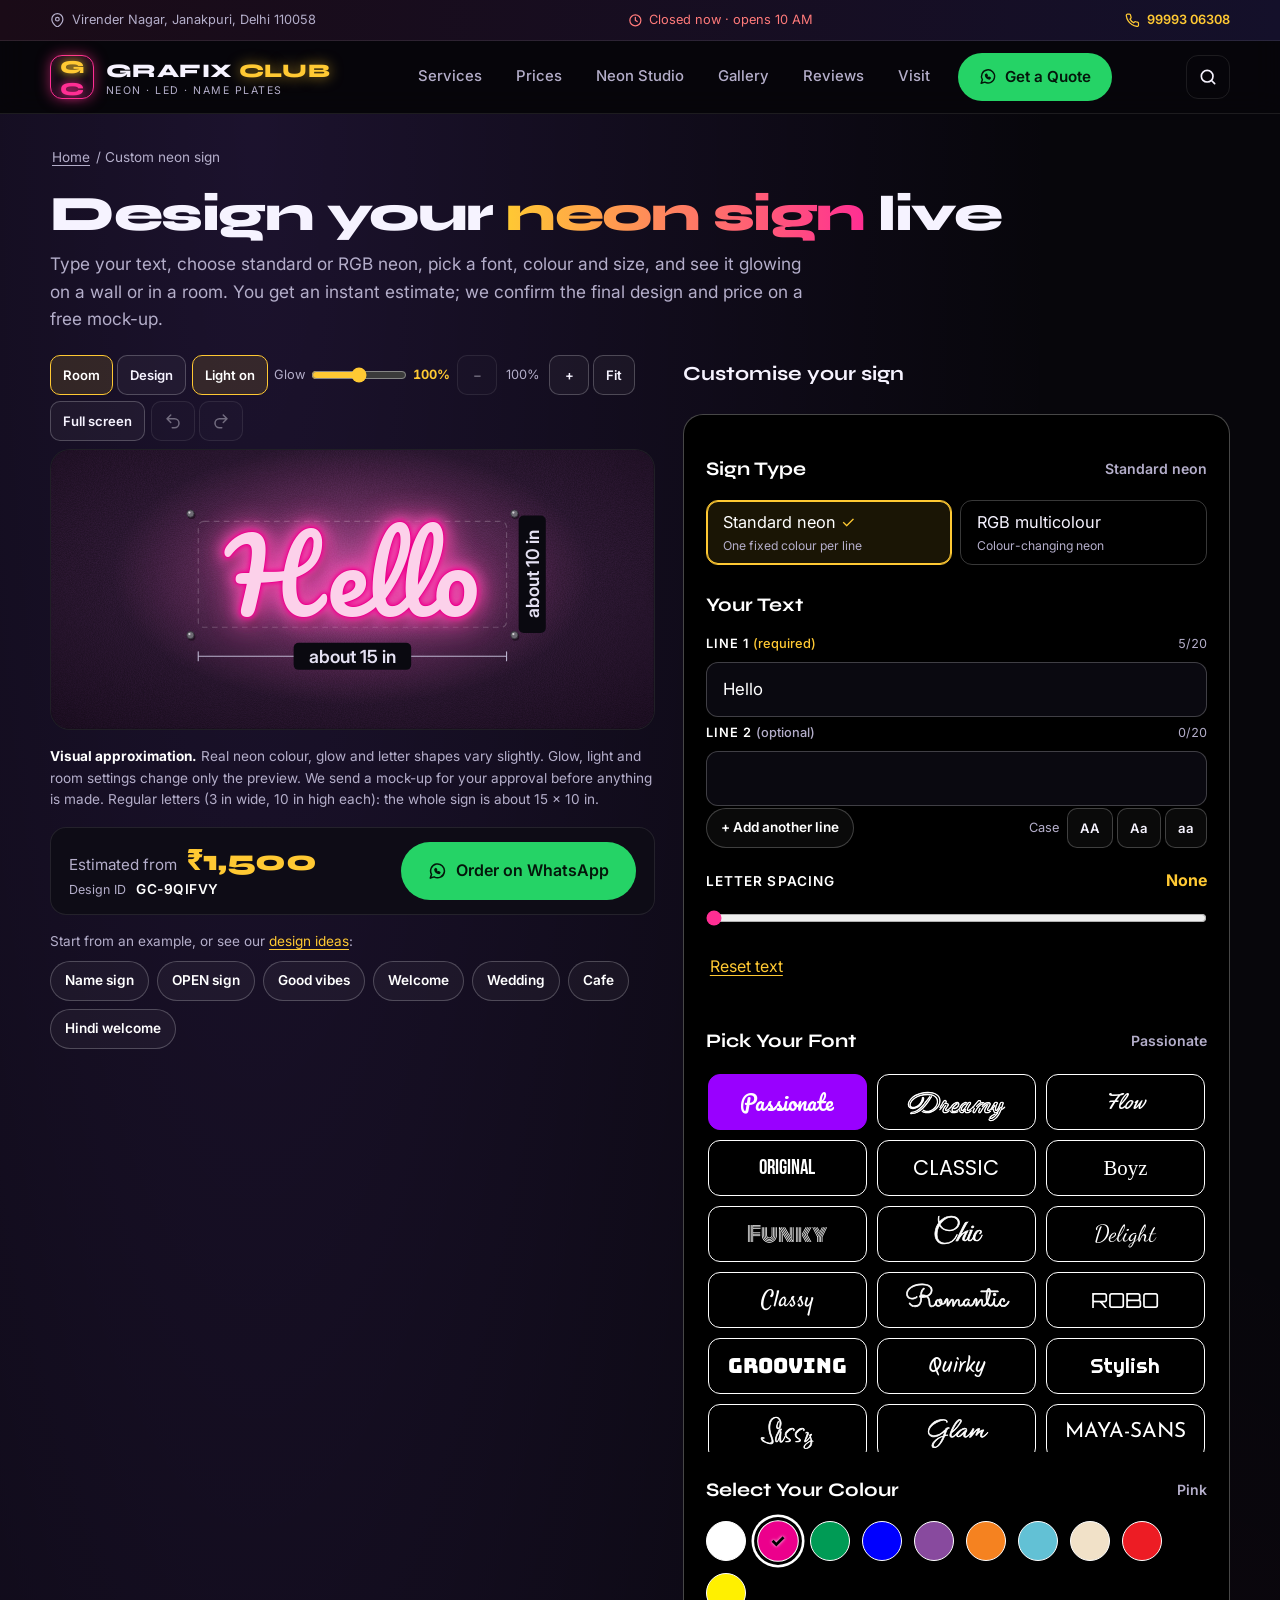
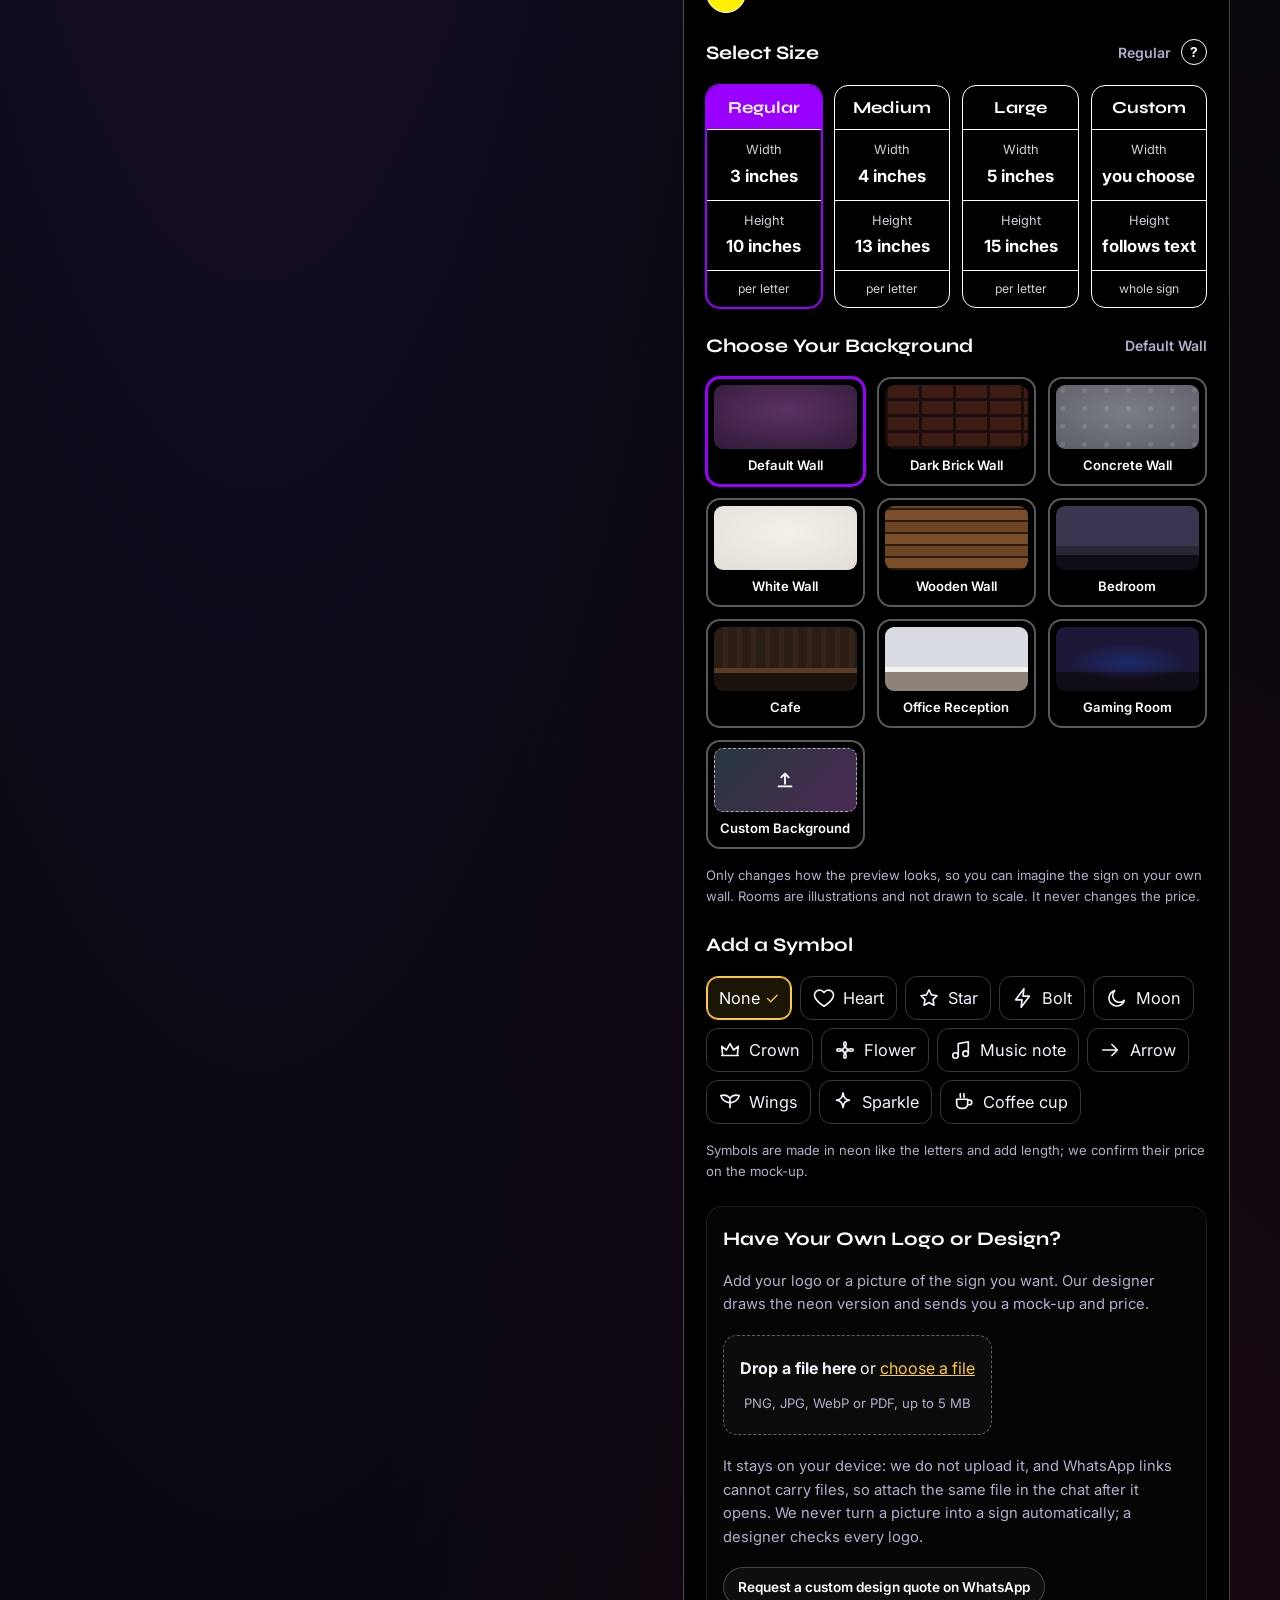
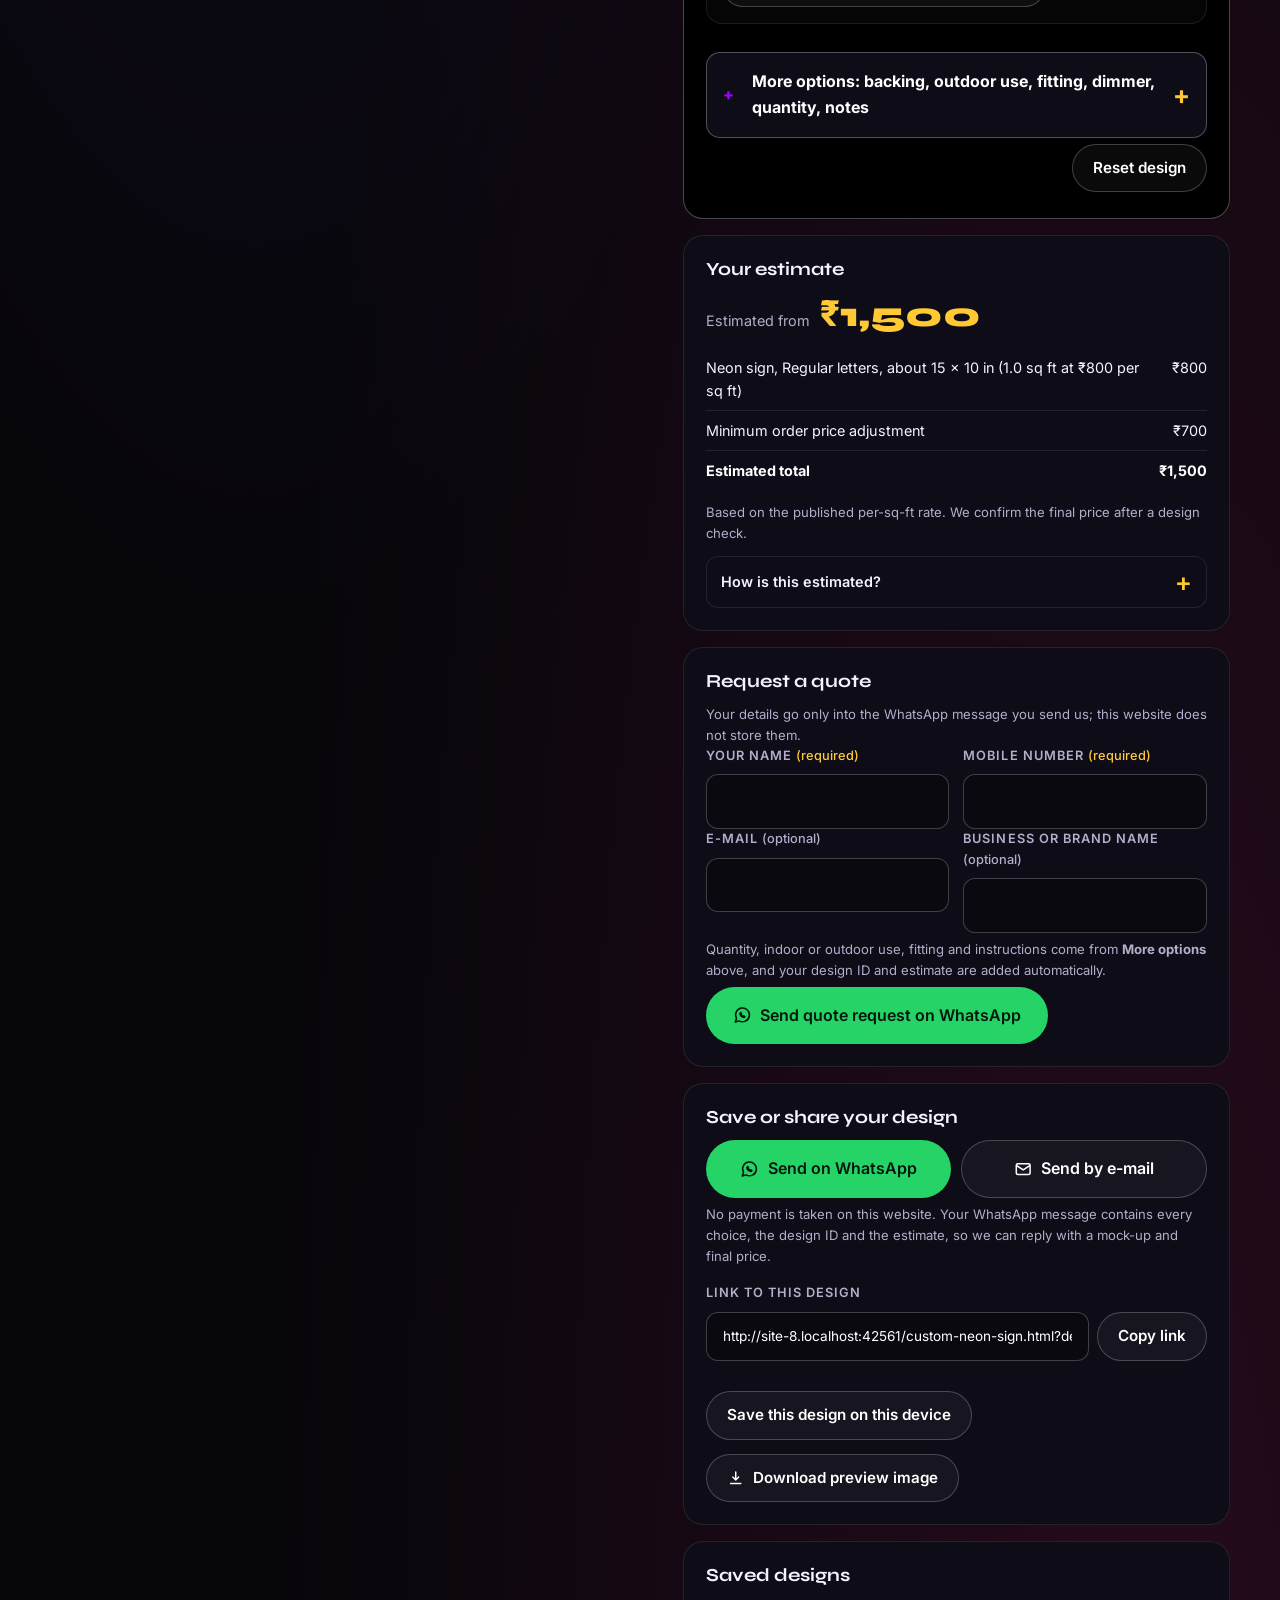
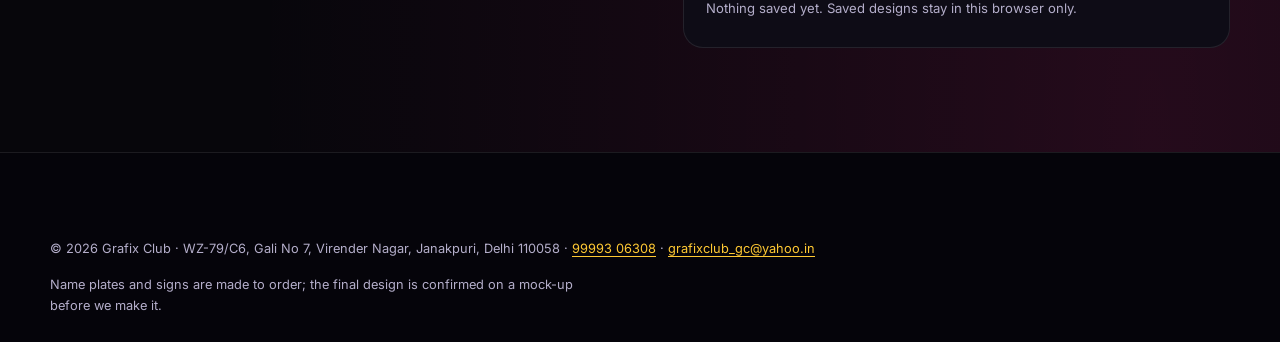
==== custom-neon-sign.html @ 433e58f6 "Neon designer: its own page with standard/RGB neon, 3 lines, symbols, custom size, rooms, preview to" ====
<!doctype html>
<html lang="en-IN">
<head>
<meta charset="utf-8">
<meta name="viewport" content="width=device-width, initial-scale=1, viewport-fit=cover">
<title>Custom Neon Sign Designer: design yours live | Grafix Club, Delhi</title>
<meta name="description" content="Design a custom neon sign online: type your text, pick from 28 fonts, 10 neon colours or RGB, see it on your wall and get an instant estimate. Made in Janakpuri, Delhi.">
<meta name="robots" content="index, follow, max-image-preview:large">
<meta name="theme-color" content="#07060b">
<link rel="canonical" href="https://www.grafixclub.in/custom-neon-sign.html">
<link rel="icon" href="favicon.svg" type="image/svg+xml">
<meta property="og:type" content="website">
<meta property="og:site_name" content="Grafix Club">
<meta property="og:locale" content="en_IN">
<meta property="og:url" content="https://www.grafixclub.in/custom-neon-sign.html">
<meta property="og:title" content="Design your custom neon sign live | Grafix Club, Delhi">
<meta property="og:description" content="Type your text, choose a font and colour, see it glowing on your wall and get an instant estimate.">
<meta property="og:image" content="https://www.grafixclub.in/assets/designs/d1-ram-harleen.jpg">
<meta property="og:image:alt" content="A custom neon name sign with two names in warm script inside a pink neon heart">
<meta name="twitter:card" content="summary_large_image">
<link rel="preconnect" href="https://fonts.googleapis.com">
<link rel="preconnect" href="https://fonts.gstatic.com" crossorigin>
<link href="https://fonts.googleapis.com/css2?family=Bebas+Neue&amp;family=Inter:wght@400;500;600;700&amp;family=Syne:wght@700;800&amp;display=swap" rel="stylesheet">
<link rel="stylesheet" href="style.css">
<noscript><link rel="stylesheet" href="noscript.css"></noscript>
<script src="config.js" defer></script>
<script src="catalogue.js" defer></script>
<script src="common.js" defer></script>
<script src="neon-model.js" defer></script>
<script src="studio.js" defer></script>
</head>
<body class="designer-page">

<!-- SVG icon sprite -->
<svg width="0" height="0" style="position:absolute" aria-hidden="true" focusable="false">
  <symbol id="i-phone" viewBox="0 0 24 24"><path fill="none" stroke="currentColor" stroke-width="2" stroke-linecap="round" stroke-linejoin="round" d="M22 16.92v3a2 2 0 0 1-2.18 2 19.79 19.79 0 0 1-8.63-3.07 19.5 19.5 0 0 1-6-6 19.79 19.79 0 0 1-3.07-8.67A2 2 0 0 1 4.11 2h3a2 2 0 0 1 2 1.72c.127.96.361 1.903.7 2.81a2 2 0 0 1-.45 2.11L8.09 9.91a16 16 0 0 0 6 6l1.27-1.27a2 2 0 0 1 2.11-.45c.907.339 1.85.573 2.81.7A2 2 0 0 1 22 16.92z"/></symbol>
  <symbol id="i-pin" viewBox="0 0 24 24"><g fill="none" stroke="currentColor" stroke-width="2" stroke-linecap="round" stroke-linejoin="round"><path d="M21 10c0 7-9 13-9 13s-9-6-9-13a9 9 0 0 1 18 0z"/><circle cx="12" cy="10" r="3"/></g></symbol>
  <symbol id="i-wa" viewBox="0 0 24 24"><g fill="none" stroke="currentColor" stroke-width="2" stroke-linecap="round" stroke-linejoin="round"><path d="M3 21l1.65-4.9A9 9 0 1 1 8 19.4L3 21z"/><path d="M9 9.5c0 3 2.5 5.5 5.5 5.5l1-1.3-2-1-.8.8c-1-.4-1.8-1.2-2.2-2.2l.8-.8-1-2L9 9.5z"/></g></symbol>
  <symbol id="i-ig" viewBox="0 0 24 24"><g fill="none" stroke="currentColor" stroke-width="2" stroke-linecap="round" stroke-linejoin="round"><rect x="3" y="3" width="18" height="18" rx="5"/><circle cx="12" cy="12" r="4"/><circle cx="17.5" cy="6.5" r=".6" fill="currentColor"/></g></symbol>
  <symbol id="i-fb" viewBox="0 0 24 24"><path fill="currentColor" d="M14 8h3V4h-3a4 4 0 0 0-4 4v2H7v4h3v8h4v-8h3l1-4h-4V8z"/></symbol>
  <symbol id="i-yt" viewBox="0 0 24 24"><g fill="none" stroke="currentColor" stroke-width="2" stroke-linejoin="round"><rect x="2" y="5" width="20" height="14" rx="4"/><path fill="currentColor" d="M10 9l5 3-5 3z"/></g></symbol>
  <symbol id="i-g" viewBox="0 0 24 24"><path fill="none" stroke="currentColor" stroke-width="2.4" stroke-linecap="round" stroke-linejoin="round" d="M20 12h-7.5M19 7.5A8 8 0 1 0 19 16.5"/></symbol>
  <symbol id="i-jd" viewBox="0 0 24 24"><text x="12" y="16.5" text-anchor="middle" font-family="Inter,Arial,sans-serif" font-weight="800" font-size="11.5" fill="currentColor">JD</text></symbol>
  <symbol id="i-star" viewBox="0 0 24 24"><path fill="currentColor" d="M12 2.5l2.95 6.2 6.8.9-5 4.7 1.25 6.7L12 17.7 6 21l1.25-6.7-5-4.7 6.8-.9z"/></symbol>
  <symbol id="i-clock" viewBox="0 0 24 24"><g fill="none" stroke="currentColor" stroke-width="2" stroke-linecap="round"><circle cx="12" cy="12" r="9"/><path d="M12 7v5l3 2"/></g></symbol>
  <symbol id="i-mail" viewBox="0 0 24 24"><g fill="none" stroke="currentColor" stroke-width="2" stroke-linejoin="round"><rect x="3" y="5" width="18" height="14" rx="2"/><path d="M3 7l9 6 9-6"/></g></symbol>
  <symbol id="i-arrow" viewBox="0 0 24 24"><path fill="none" stroke="currentColor" stroke-width="2" stroke-linecap="round" stroke-linejoin="round" d="M5 12h14M13 6l6 6-6 6"/></symbol>
  <symbol id="i-x" viewBox="0 0 24 24"><path fill="none" stroke="currentColor" stroke-width="2" stroke-linecap="round" d="M6 6l12 12M18 6L6 18"/></symbol>
  <symbol id="i-search" viewBox="0 0 24 24"><g fill="none" stroke="currentColor" stroke-width="2" stroke-linecap="round"><circle cx="11" cy="11" r="7"/><path d="M20 20l-3.5-3.5"/></g></symbol>
  <symbol id="i-undo" viewBox="0 0 24 24"><path fill="none" stroke="currentColor" stroke-width="2" stroke-linecap="round" stroke-linejoin="round" d="M9 14L4 9l5-5M4 9h10a6 6 0 0 1 0 12h-3"/></symbol>
  <symbol id="i-redo" viewBox="0 0 24 24"><path fill="none" stroke="currentColor" stroke-width="2" stroke-linecap="round" stroke-linejoin="round" d="M15 14l5-5-5-5M20 9H10a6 6 0 0 0 0 12h3"/></symbol>
  <symbol id="i-dl" viewBox="0 0 24 24"><path fill="none" stroke="currentColor" stroke-width="2" stroke-linecap="round" stroke-linejoin="round" d="M12 4v11m0 0l-4-4m4 4l4-4M5 20h14"/></symbol>
</svg>

<div id="liveStatus" class="sr-only" role="status" aria-live="polite" aria-atomic="true"></div>
<div class="progress" id="progress" aria-hidden="true"></div>
<a class="skip" href="#studio-form-start">Skip to the design controls</a>

<header class="site-header" id="header">
  <div class="topbar">
    <div class="wrap topbar-in">
      <span class="tb-item"><svg class="ic" aria-hidden="true"><use href="#i-pin"/></svg>Virender Nagar, Janakpuri, Delhi 110058</span>
      <span class="tb-item" id="openStatus"><svg class="ic" aria-hidden="true"><use href="#i-clock"/></svg>10 AM – 8 PM</span>
      <a class="tb-item tb-call" href="tel:+919999306308"><svg class="ic" aria-hidden="true"><use href="#i-phone"/></svg>99993 06308</a>
    </div>
  </div>
  <div class="wrap nav-in">
    <a class="brand" href="./">
      <span class="brand-mark" aria-hidden="true"><span>G</span>C</span>
      <span class="brand-text"><b>GRAFIX <i>CLUB</i></b><small>Neon · LED · Name Plates</small></span>
      <span class="sr-only"> – home page</span>
    </a>
    <nav class="nav" id="nav" aria-label="Main">
      <a href="./#services">Services</a>
      <a href="./#prices">Prices</a>
      <a href="custom-neon-sign.html" aria-current="page">Neon Studio</a>
      <a href="./#gallery">Gallery</a>
      <a href="./#reviews">Reviews</a>
      <a href="./#visit">Visit</a>
      <a class="btn btn-wa nav-cta" data-wa href="https://wa.me/919999306308" target="_blank" rel="noopener"><svg class="ic" aria-hidden="true"><use href="#i-wa"/></svg>Get a Quote<span class="sr-only"> on WhatsApp (opens in a new tab)</span></a>
    </nav>
    <div class="hd-actions">
      <button class="icon-btn" id="searchToggle" type="button" aria-label="Go to the search box"><svg class="ic" aria-hidden="true"><use href="#i-search"/></svg></button>
      <button class="burger" id="burger" type="button" aria-label="Open menu" aria-expanded="false" aria-controls="nav"><span></span><span></span><span></span></button>
    </div>
  </div>
</header>

<main id="main">
<section class="section studio designer" id="studio" aria-labelledby="studio-h">
  <div class="wrap">
    <nav class="crumbs" aria-label="Breadcrumb"><a href="./">Home</a> <span aria-hidden="true">/</span> <span aria-current="page">Custom neon sign</span></nav>
    <header class="designer-head">
      <h1 id="studio-h">Design your <em>neon sign</em> live</h1>
      <p class="lead">Type your text, choose standard or RGB neon, pick a font, colour and size, and see it glowing on a wall or in a room. You get an instant estimate; we confirm the final design and price on a free mock-up.</p>
    </header>

    <noscript>
      <div class="callout"><b>The live designer needs JavaScript.</b>
        <p>You can still order a neon sign: <a class="text-link" href="https://wa.me/919999306308?text=Hi%20Grafix%20Club%2C%20I%20would%20like%20a%20custom%20neon%20sign.">message us on WhatsApp</a> with your text, colour and size, or call <a class="text-link" href="tel:+919999306308">99993 06308</a>.</p></div>
    </noscript>

    <div class="studio-grid" id="studioApp">
      <div class="studio-left">
        <p class="restore-note" id="restoreNote" hidden></p>
        <div class="preview-wrap" id="previewWrap">
          <div class="pv-tools" role="toolbar" aria-label="Preview tools">
            <div class="pv-group" role="group" aria-label="Preview type"><button type="button" class="tool-btn" id="viewLife" aria-pressed="true">Room</button><button type="button" class="tool-btn" id="viewDesign" aria-pressed="false">Design</button></div>
            <button type="button" class="tool-btn" id="lightBtn" aria-pressed="true">Light on</button>
            <button type="button" class="tool-btn" id="animBtn" aria-pressed="true" hidden>Colour flow</button>
            <label class="pv-glow"><span>Glow</span><input type="range" id="glowRange" min="40" max="160" step="10" value="100" aria-describedby="glowOut"><output id="glowOut"></output></label>
            <div class="pv-group" role="group" aria-label="Zoom"><button type="button" class="tool-btn" id="zoomOut" aria-label="Zoom out">−</button><span class="zoom-val" id="zoomVal" aria-live="polite">100%</span><button type="button" class="tool-btn" id="zoomIn" aria-label="Zoom in">+</button><button type="button" class="tool-btn" id="fitBtn">Fit</button></div>
            <button type="button" class="tool-btn" id="fsBtn">Full screen</button>
            <div class="pv-group" role="group" aria-label="History"><button type="button" class="tool-btn" id="undoBtn" disabled><svg class="ic" aria-hidden="true"><use href="#i-undo"/></svg><span class="sr-only">Undo</span></button><button type="button" class="tool-btn" id="redoBtn" disabled><svg class="ic" aria-hidden="true"><use href="#i-redo"/></svg><span class="sr-only">Redo</span></button></div>
          </div>
          <figure class="preview" id="preview">
            <svg id="neonSvg" viewBox="0 0 800 420" role="img" aria-label="Neon sign preview"></svg>
            <div class="neon-fallback" id="neonFallback" hidden aria-hidden="true"></div>
          </figure>
        </div>
        <p class="preview-cap"><b>Visual approximation.</b> Real neon colour, glow and letter shapes vary slightly. Glow, light and room settings change only the preview. We send a mock-up for your approval before anything is made. <span id="sizeTag"></span> <span id="rgbNote" hidden>The moving colours show what RGB neon can do; the exact colour modes depend on the controller and are confirmed with your quote.</span></p>
        <div class="buy-row">
          <p class="buy-price"><span id="buyPrefix"></span> <b id="buyTotal">–</b> <small class="design-id">Design ID <b id="designId">–</b></small></p>
          <a class="btn btn-wa btn-lg" id="sendWaTop" href="#studio-form-start" target="_blank" rel="noopener"><svg class="ic" aria-hidden="true"><use href="#i-wa"/></svg>Order on WhatsApp<span class="sr-only"> (opens in a new tab)</span></a>
        </div>
        <div class="presets">
          <span id="presetsLabel">Start from an example, or see our <a class="text-link" href="./#collection">design ideas</a>:</span>
          <div id="presets" role="group" aria-labelledby="presetsLabel"></div>
        </div>
      </div>

      <div class="studio-right">
        <h2 class="studio-sub" id="studio-form-start" tabindex="-1">Customise your sign</h2>
        <form class="controls" id="studioForm" novalidate aria-labelledby="studio-form-start"></form>
        <section class="estimate-card" aria-labelledby="est-h">
          <h3 id="est-h">Your estimate</h3>
          <p class="est-line"><span id="estPrefix"></span> <b id="estTotal">–</b></p>
          <table class="est-table"><caption class="sr-only">Estimate breakdown</caption><tbody id="estBody"></tbody></table>
          <div id="estConfirm"></div>
          <details class="how">
            <summary>How is this estimated?</summary>
            <p id="howText"></p>
          </details>
        </section>

        <section class="send-box quote-box" id="quote" aria-labelledby="quote-h">
          <h3 id="quote-h">Request a quote</h3>
          <p class="hint">Your details go only into the WhatsApp message you send us; this website does not store them.</p>
          <form id="quoteForm" novalidate>
            <div class="q-grid">
              <div class="field"><label for="q-name">Your name <em class="req">(required)</em></label><input id="q-name" type="text" autocomplete="name" maxlength="60" aria-describedby="qm-name"><p class="msg" id="qm-name" aria-live="polite"></p></div>
              <div class="field"><label for="q-phone">Mobile number <em class="req">(required)</em></label><input id="q-phone" type="tel" autocomplete="tel" inputmode="tel" maxlength="20" aria-describedby="qm-phone"><p class="msg" id="qm-phone" aria-live="polite"></p></div>
              <div class="field"><label for="q-email">E-mail <em class="opt">(optional)</em></label><input id="q-email" type="email" autocomplete="email" maxlength="120" aria-describedby="qm-email"><p class="msg" id="qm-email" aria-live="polite"></p></div>
              <div class="field"><label for="q-business">Business or brand name <em class="opt">(optional)</em></label><input id="q-business" type="text" autocomplete="organization" maxlength="60"></div>
            </div>
            <p class="hint">Quantity, indoor or outdoor use, fitting and instructions come from <b>More options</b> above, and your design ID and estimate are added automatically.</p>
            <a class="btn btn-wa btn-lg" id="q-send" href="#quote" target="_blank" rel="noopener"><svg class="ic" aria-hidden="true"><use href="#i-wa"/></svg>Send quote request on WhatsApp<span class="sr-only"> (opens in a new tab)</span></a>
            <p class="ok-note" id="quoteDone" role="status" hidden></p>
          </form>
        </section>

        <section class="send-box" aria-labelledby="send-h">
          <h3 id="send-h">Save or share your design</h3>
          <div class="send-row">
            <a class="btn btn-wa btn-lg" id="sendWa" href="#studio-form-start" target="_blank" rel="noopener"><svg class="ic" aria-hidden="true"><use href="#i-wa"/></svg>Send on WhatsApp<span class="sr-only"> (opens in a new tab)</span></a>
            <a class="btn btn-ghost btn-lg" id="sendMail" href="#studio-form-start"><svg class="ic" aria-hidden="true"><use href="#i-mail"/></svg>Send by e-mail</a>
            <button class="btn btn-ghost btn-lg" id="shareBtn" type="button" hidden>Share…</button>
          </div>
          <p class="hint">No payment is taken on this website. Your WhatsApp message contains every choice, the design ID and the estimate, so we can reply with a mock-up and final price.</p>
          <div class="field link-row">
            <label for="designUrl">Link to this design</label>
            <div class="input-row"><input type="text" id="designUrl" readonly><button class="btn btn-ghost" type="button" id="copyLink">Copy link</button></div>
            <p class="hint" id="copyNote" aria-live="polite"></p>
          </div>
          <div class="save-row"><button class="btn btn-ghost" type="button" id="saveBtn">Save this design on this device</button><span class="hint" id="savedNote"></span></div>
          <div class="save-row"><button class="btn btn-ghost" type="button" id="dlBtn"><svg class="ic" aria-hidden="true"><use href="#i-dl"/></svg>Download preview image</button><span class="hint" id="dlNote" aria-live="polite"></span></div>
        </section>

        <section class="saved" aria-labelledby="saved-h">
          <h3 id="saved-h">Saved designs</h3>
          <p class="hint" id="savedEmpty">Nothing saved yet. Saved designs stay in this browser only.</p>
          <ul class="saved-list" id="savedList"></ul>
        </section>
      </div>
    </div>
  </div>
</section>
</main>

<footer class="footer">
  <div class="wrap foot-bottom" style="margin-top:0;border-top:0">
    <span>© <span id="yr">2026</span> Grafix Club · WZ-79/C6, Gali No 7, Virender Nagar, Janakpuri, Delhi 110058 · <a class="text-link" href="tel:+919999306308">99993 06308</a> · <a class="text-link" href="mailto:grafixclub_gc@yahoo.in">grafixclub_gc@yahoo.in</a></span>
    <span class="disc">Name plates and signs are made to order; the final design is confirmed on a mock-up before we make it.</span>
  </div>
</footer>

<nav class="action-bar" aria-label="Quick actions">
  <a href="tel:+919999306308"><svg class="ic" aria-hidden="true"><use href="#i-phone"/></svg>Call</a>
  <a class="wa" data-wa href="https://wa.me/919999306308" target="_blank" rel="noopener"><svg class="ic" aria-hidden="true"><use href="#i-wa"/></svg>WhatsApp<span class="sr-only"> (opens in a new tab)</span></a>
  <a data-link="directions" href="https://www.google.com/maps/dir/?api=1&amp;destination=Grafix+Club+WZ-79%2FC6+Gali+No+7+Virender+Nagar+Janakpuri+Delhi+110058" target="_blank" rel="noopener"><svg class="ic" aria-hidden="true"><use href="#i-pin"/></svg>Directions<span class="sr-only"> (opens in a new tab)</span></a>
</nav>

</body>
</html>
---- style.css ----
/* Size-matched local fallbacks: the page lays out the same before and after the web fonts arrive (limits layout shift).
   Ratios were measured against Arial/Liberation Sans; other platforms' fallbacks differ slightly. */
@font-face{font-family:"Syne Fallback";src:local("Arial Bold"),local("Arial-BoldMT"),local("Liberation Sans Bold"),local("Helvetica Bold");font-weight:800;size-adjust:164%}
@font-face{font-family:"Syne Fallback";src:local("Arial Bold"),local("Arial-BoldMT"),local("Liberation Sans Bold"),local("Helvetica Bold");font-weight:700;size-adjust:114%}
@font-face{font-family:"Inter Fallback";src:local("Arial"),local("ArialMT"),local("Liberation Sans"),local("Helvetica");font-weight:400;size-adjust:105%}
@font-face{font-family:"Inter Fallback";src:local("Arial"),local("ArialMT"),local("Liberation Sans"),local("Helvetica");font-weight:500;size-adjust:106%}
@font-face{font-family:"Inter Fallback";src:local("Arial Bold"),local("Arial-BoldMT"),local("Liberation Sans Bold"),local("Helvetica Bold");font-weight:600;size-adjust:101%}
@font-face{font-family:"Inter Fallback";src:local("Arial Bold"),local("Arial-BoldMT"),local("Liberation Sans Bold"),local("Helvetica Bold");font-weight:700;size-adjust:101.5%}
:root{
  --bg:#07060b; --bg2:#0e0c16; --bg3:#161323;
  --ink:#f6f3ff; --mute:#b4aeca; --line:rgba(255,255,255,.09);
  --gold:#ffc933; --amber:#ff9d00; --pink:#ff2e93; --cyan:#27e6ff; --violet:#9b5cff; --green:#25d366;
  --r:20px; --wrap:1180px;
  --ff-d:'Syne','Syne Fallback','Inter','Inter Fallback',system-ui,sans-serif; --ff-b:'Inter','Inter Fallback',system-ui,-apple-system,'Segoe UI',sans-serif;
}
*{box-sizing:border-box;margin:0;padding:0}
html{scroll-behavior:smooth;-webkit-text-size-adjust:100%}
body{background:var(--bg);color:var(--ink);font-family:var(--ff-b);line-height:1.6;overflow-x:hidden;padding-bottom:0}
img{max-width:100%;display:block}
a{color:inherit;text-decoration:none}
ul,ol{list-style:none}
button{font:inherit;color:inherit;background:none;border:0;cursor:pointer}
em{font-style:normal}
:focus-visible{outline:2px solid var(--gold);outline-offset:3px;border-radius:6px}
.wrap{width:min(100% - 32px,var(--wrap));margin-inline:auto}
.narrow{width:min(100% - 32px,820px)}
.ic{width:1.15em;height:1.15em;flex:none;vertical-align:-.2em}
[hidden]{display:none!important}
.sr-only{position:absolute;width:1px;height:1px;margin:-1px;padding:0;overflow:hidden;clip:rect(0 0 0 0);clip-path:inset(50%);white-space:nowrap;border:0}
.skip{position:absolute;left:-999px;top:8px;background:var(--gold);color:#000;padding:8px 14px;border-radius:8px;z-index:400}
.skip:focus{left:8px}
html{scroll-padding-top:calc(var(--hh,70px) + 16px)}
.text-link{color:var(--gold);text-decoration:underline;text-underline-offset:3px}
.text-link:hover{color:#fff}

/* progress + cursor glow */
.progress{position:fixed;inset:0 auto auto 0;height:3px;width:0;background:linear-gradient(90deg,var(--pink),var(--gold),var(--cyan));z-index:120;box-shadow:0 0 12px var(--pink)}
.cursor-glow{position:fixed;width:420px;height:420px;margin:-210px 0 0 -210px;border-radius:50%;background:radial-gradient(circle,rgba(255,46,147,.14),transparent 65%);pointer-events:none;z-index:1;opacity:0;transition:opacity .4s;mix-blend-mode:screen}
body.has-mouse .cursor-glow{opacity:1}

/* header */
.site-header{position:sticky;top:0;z-index:100;background:rgba(7,6,11,.72);backdrop-filter:blur(14px);-webkit-backdrop-filter:blur(14px);border-bottom:1px solid var(--line);transition:box-shadow .3s}
.site-header.scrolled{box-shadow:0 10px 40px rgba(0,0,0,.5)}
.site-header.scrolled .topbar{max-height:0;opacity:0;padding:0;overflow:hidden}
.topbar{background:linear-gradient(90deg,#1a0b17,#14102a);font-size:.8rem;color:var(--mute);max-height:44px;transition:all .3s;border-bottom:1px solid var(--line)}
.topbar-in{display:flex;gap:22px;justify-content:space-between;align-items:center;padding:8px 0}
.tb-item{display:inline-flex;align-items:center;gap:7px;white-space:nowrap}
.tb-call{color:var(--gold);font-weight:600}
.status-open{color:#3bf08a}.status-closed{color:#ff7a7a}
.nav-in{display:flex;align-items:center;justify-content:space-between;padding:12px 0;gap:16px}
.brand{display:flex;align-items:center;gap:12px}
.brand-mark{width:44px;height:44px;border-radius:12px;display:grid;place-items:center;font:800 1.15rem var(--ff-d);letter-spacing:-.04em;background:#0b0912;color:var(--pink);border:1.5px solid var(--pink);box-shadow:0 0 14px rgba(255,46,147,.55),inset 0 0 12px rgba(255,46,147,.25);position:relative}
.brand-mark span{color:var(--gold);margin-right:-1px;text-shadow:0 0 10px var(--gold)}
.brand-mark{text-shadow:0 0 10px var(--pink)}
.brand-text{display:flex;flex-direction:column;line-height:1.05}
.brand-text b{font:800 1.2rem var(--ff-d);letter-spacing:.02em;white-space:nowrap}
.brand-text b i{font-style:normal;color:var(--gold);text-shadow:0 0 14px rgba(255,201,51,.6)}
.brand-text small{font-size:.66rem;letter-spacing:.14em;text-transform:uppercase;color:var(--mute);margin-top:3px}
.nav{display:flex;align-items:center;gap:6px}
.nav a:not(.btn){white-space:nowrap;padding:8px 14px;border-radius:999px;font-weight:500;font-size:.93rem;color:var(--mute);transition:.25s}
.nav a:not(.btn):hover,.nav a.active{color:#fff;background:rgba(255,255,255,.07)}
.nav-cta{margin-left:8px}
.burger{display:none;width:44px;height:44px;border-radius:12px;border:1px solid var(--line);flex-direction:column;gap:5px;align-items:center;justify-content:center}
.burger span{width:20px;height:2px;background:#fff;border-radius:2px;transition:.3s}
.burger[aria-expanded="true"] span:nth-child(1){transform:translateY(7px) rotate(45deg)}
.burger[aria-expanded="true"] span:nth-child(2){opacity:0}
.burger[aria-expanded="true"] span:nth-child(3){transform:translateY(-7px) rotate(-45deg)}

/* buttons */
.btn{display:inline-flex;align-items:center;justify-content:center;gap:9px;padding:11px 20px;border-radius:999px;font-weight:600;font-size:.95rem;border:1.5px solid transparent;transition:transform .25s,box-shadow .25s,background .25s;position:relative;overflow:hidden;white-space:nowrap}
.btn:hover{transform:translateY(-2px)}
.btn-lg{padding:15px 26px;font-size:1rem}
.btn-block{width:100%}
.btn-wa{background:var(--green);color:#04170b;box-shadow:0 0 0 0 rgba(37,211,102,.6);animation:pulse 2.6s infinite}
.btn-wa:hover{box-shadow:0 8px 30px rgba(37,211,102,.45)}
.btn-gold{background:linear-gradient(135deg,var(--gold),var(--amber));color:#1a1000;box-shadow:0 8px 30px rgba(255,157,0,.3)}
.btn-ghost{border-color:rgba(255,255,255,.22);color:#fff;background:rgba(255,255,255,.04)}
.btn-ghost:hover{border-color:var(--gold);color:var(--gold)}
@keyframes pulse{0%{box-shadow:0 0 0 0 rgba(37,211,102,.55)}70%{box-shadow:0 0 0 14px rgba(37,211,102,0)}100%{box-shadow:0 0 0 0 rgba(37,211,102,0)}}

/* hero */
.hero{position:relative;padding:72px 0 110px;overflow:hidden;isolation:isolate}
.grid-bg{position:absolute;inset:0;z-index:-1;background-image:linear-gradient(var(--line) 1px,transparent 1px),linear-gradient(90deg,var(--line) 1px,transparent 1px);background-size:56px 56px;mask-image:radial-gradient(ellipse at 50% 30%,#000 10%,transparent 70%);-webkit-mask-image:radial-gradient(ellipse at 50% 30%,#000 10%,transparent 70%)}
.orb{position:absolute;border-radius:50%;filter:blur(90px);z-index:-1;opacity:.55;animation:float 14s ease-in-out infinite}
.o1{width:420px;height:420px;background:#ff2e93;top:-120px;left:-120px}
.o2{width:380px;height:380px;background:#ffb400;right:-100px;top:80px;animation-delay:-4s;opacity:.35}
.o3{width:340px;height:340px;background:#27e6ff;bottom:-160px;left:38%;animation-delay:-8s;opacity:.25}
@keyframes float{0%,100%{transform:translate(0,0)}50%{transform:translate(40px,-30px)}}
.hero-in{display:grid;grid-template-columns:1.15fr .85fr;gap:48px;align-items:center}
.eyebrow{display:inline-flex;align-items:center;gap:10px;font-size:.78rem;letter-spacing:.16em;text-transform:uppercase;color:var(--gold);font-weight:600;margin-bottom:18px}
.eyebrow .dot{width:8px;height:8px;border-radius:50%;background:var(--pink);box-shadow:0 0 12px var(--pink);animation:blink 1.8s infinite}
@keyframes blink{50%{opacity:.3}}
h1{font-family:var(--ff-d);font-weight:800;line-height:.95;letter-spacing:-.03em}
.neon-line{display:block;font-size:clamp(3.4rem,9.5vw,7.4rem)}
.n-gold{color:#fff3c4;text-shadow:0 0 6px #fff3c4,0 0 18px var(--gold),0 0 42px var(--amber),0 0 90px var(--amber)}
.n-pink{color:#ffd1e8;text-shadow:0 0 6px #ffd1e8,0 0 18px var(--pink),0 0 42px var(--pink),0 0 90px var(--pink)}
.h1-sub{display:block;font-family:var(--ff-b);font-weight:400;font-size:clamp(1rem,2vw,1.2rem);line-height:1.6;letter-spacing:0;color:var(--mute);max-width:520px;margin-top:22px}
[data-flicker].flick{animation:flicker 3.6s infinite}
@keyframes flicker{0%,18%,22%,62%,64%,100%{opacity:1}20%,63%{opacity:.55}21%{opacity:.9}}
.cta-row{display:flex;flex-wrap:wrap;gap:12px;margin-top:30px}
.cta-row.center{justify-content:center}
.trust{display:flex;flex-wrap:wrap;gap:10px 22px;margin-top:30px;color:var(--mute);font-size:.9rem}
.trust li{display:inline-flex;align-items:center;gap:7px}
.trust b{color:#fff}
.star{color:var(--gold)}
.hero-visual{position:relative;display:grid;place-items:center;min-height:420px}
.sign-card{position:relative;width:min(100%,380px);aspect-ratio:1;border-radius:28px;padding:10px;background:linear-gradient(135deg,var(--gold),var(--pink),var(--violet));box-shadow:0 0 60px rgba(255,46,147,.35),0 0 120px rgba(255,157,0,.18);transform:rotate(-3deg);animation:bob 6s ease-in-out infinite}
.sign-card img{width:100%;height:100%;object-fit:cover;border-radius:20px}
.sign-tag{position:absolute;left:18px;bottom:18px;background:rgba(7,6,11,.78);backdrop-filter:blur(6px);padding:6px 12px;border-radius:999px;font-size:.78rem}
@keyframes bob{0%,100%{transform:rotate(-3deg) translateY(0)}50%{transform:rotate(-1deg) translateY(-12px)}}
.chip{position:absolute;padding:8px 16px;border-radius:999px;background:rgba(14,12,22,.85);border:1px solid;font-size:.8rem;font-weight:600;backdrop-filter:blur(6px);animation:bob2 5s ease-in-out infinite}
.c1{top:6%;left:0;color:var(--pink);border-color:var(--pink);box-shadow:0 0 18px rgba(255,46,147,.4)}
.c2{top:18%;right:-2%;color:var(--cyan);border-color:var(--cyan);box-shadow:0 0 18px rgba(39,230,255,.35);animation-delay:-1.2s}
.c3{bottom:14%;left:-2%;color:var(--gold);border-color:var(--gold);box-shadow:0 0 18px rgba(255,201,51,.35);animation-delay:-2.4s}
.c4{bottom:4%;right:4%;color:var(--violet);border-color:var(--violet);box-shadow:0 0 18px rgba(155,92,255,.4);animation-delay:-3.4s}
@keyframes bob2{0%,100%{transform:translateY(0)}50%{transform:translateY(-10px)}}
.scroll-cue{position:absolute;bottom:30px;left:50%;width:26px;height:42px;margin-left:-13px;border:2px solid rgba(255,255,255,.3);border-radius:14px}
.scroll-cue span{position:absolute;left:50%;top:7px;width:4px;height:8px;margin-left:-2px;border-radius:2px;background:var(--gold);animation:wheel 1.8s infinite}
@keyframes wheel{0%{opacity:1;transform:translateY(0)}100%{opacity:0;transform:translateY(16px)}}

/* marquee */
.marquee{overflow:hidden;border-block:1px solid var(--line);background:linear-gradient(90deg,#1a0b17,#0e0c16,#14102a);padding:16px 0}
.marquee-track{display:flex;width:max-content;gap:28px;animation:scroll 32s linear infinite;font:400 1.6rem 'Bebas Neue',var(--ff-d);letter-spacing:.14em;color:#fff}
.marquee-track i{color:var(--pink);font-style:normal;text-shadow:0 0 10px var(--pink)}
.marquee:hover .marquee-track{animation-play-state:paused}
.marquee-wrap{position:relative}
.motion-toggle{position:absolute;right:12px;bottom:-34px;z-index:5;padding:5px 12px;min-height:28px;border-radius:999px;border:1px solid rgba(255,255,255,.3);background:rgba(7,6,11,.9);color:var(--mute);font-size:.75rem;font-weight:600}
.motion-toggle:hover{color:#fff;border-color:var(--gold)}
@keyframes scroll{to{transform:translateX(-50%)}}

/* sections */
.section{padding:104px 0;position:relative}
.sec-head{max-width:720px;margin-bottom:52px}
.sec-head h2{font:800 clamp(2rem,5vw,3.4rem)/1.05 var(--ff-d);letter-spacing:-.03em}
.sec-head h2 em{background:linear-gradient(90deg,var(--gold),var(--pink));-webkit-background-clip:text;background-clip:text;color:transparent}
.lead{color:var(--mute);font-size:1.08rem;margin-top:16px}

/* cards */
.cards{display:grid;grid-template-columns:repeat(3,1fr);gap:24px}
.card{--c:#fff;position:relative;border-radius:var(--r);background:var(--bg2);border:1px solid var(--line);overflow:hidden;display:flex;flex-direction:column;transition:border-color .3s,box-shadow .3s;transform-style:preserve-3d}
.card::before{content:"";position:absolute;inset:0;background:radial-gradient(420px circle at var(--mx,50%) var(--my,0%),color-mix(in srgb,var(--c) 22%,transparent),transparent 45%);opacity:0;transition:opacity .3s;pointer-events:none;z-index:1}
.card:hover{border-color:var(--c);box-shadow:0 0 0 1px var(--c),0 20px 60px color-mix(in srgb,var(--c) 28%,transparent)}
.card:hover::before{opacity:1}
.card-img{aspect-ratio:16/10;overflow:hidden;position:relative}
.card-img img{width:100%;height:100%;object-fit:cover;transition:transform .7s}
.card:hover .card-img img{transform:scale(1.08)}
.card-img::after{content:"";position:absolute;inset:0;background:linear-gradient(180deg,transparent 45%,var(--bg2))}
.card-body{padding:6px 24px 24px;position:relative;z-index:2;display:flex;flex-direction:column;flex:1}
.card h3{font:700 1.3rem var(--ff-d);margin-bottom:8px;color:var(--c)}
.card p{color:var(--mute);font-size:.95rem}
.card .from{margin-top:14px;color:var(--mute);font-size:.85rem}
.card .from b{color:#fff;font-size:1.25rem;font-family:var(--ff-d)}
.more{margin-top:auto;padding-top:16px;display:inline-flex;align-items:center;gap:8px;font-weight:600;font-size:.92rem;color:var(--c)}
.more .ic{transition:transform .25s}
.more:hover .ic{transform:translateX(5px)}
.card-links{margin-top:auto;padding-top:16px;display:flex;flex-wrap:wrap;align-items:center;gap:6px 18px}
.card-links .more{margin-top:0;padding-top:0}
.more.alt{font-weight:500;color:#cfcfd6;text-decoration:underline;text-underline-offset:3px}
.buy-steps{list-style:none;margin:22px 0 0;padding:0;display:grid;grid-template-columns:repeat(4,minmax(0,1fr));gap:10px}
.buy-steps li{display:flex;gap:10px;align-items:center;padding:12px 14px;border:1px solid var(--line);border-radius:14px;background:rgba(255,255,255,.03);font-size:.9rem;color:#e6e2f3}
.buy-steps b{flex:none;display:grid;place-items:center;width:26px;height:26px;border-radius:50%;background:var(--gold);color:#1a1000;font-size:.82rem}
@media (max-width:50em){.buy-steps{grid-template-columns:1fr 1fr}}
@media (max-width:30em){.buy-steps{grid-template-columns:1fr}}
.badge{position:absolute;top:-14px;right:20px;background:var(--pink);color:#1a0010;font-size:.7rem;font-weight:700;letter-spacing:.08em;text-transform:uppercase;padding:5px 11px;border-radius:999px;box-shadow:0 0 16px var(--pink)}

/* stats */
.stats{background:linear-gradient(135deg,#1c0a18,#120d24);border-block:1px solid var(--line)}
.stats-in{display:grid;grid-template-columns:repeat(4,1fr);gap:20px;padding:48px 0;text-align:center}
.stat b{display:block;font:800 clamp(2.2rem,5vw,3.4rem) var(--ff-d);background:linear-gradient(180deg,#fff,var(--gold));-webkit-background-clip:text;background-clip:text;color:transparent}
.stat span{color:var(--mute);font-size:.9rem}

/* prices */
.tabs{display:flex;gap:8px;flex-wrap:wrap;margin-bottom:24px}
.tab{min-height:44px}
.tab{padding:10px 18px;border-radius:999px;border:1px solid var(--line);color:var(--mute);font-weight:600;font-size:.9rem;transition:.25s}
.tab:hover{color:#fff;border-color:rgba(255,255,255,.3)}
.tab[aria-selected="true"]{background:linear-gradient(135deg,var(--gold),var(--amber));color:#1a1000;border-color:transparent;box-shadow:0 6px 24px rgba(255,157,0,.3)}
.price-list{display:grid;gap:12px}
.price-panel+.price-panel{margin-top:36px}
.panel-h{font:700 1.2rem var(--ff-d);margin-bottom:14px;color:var(--gold)}
html.js .panel-h{position:absolute;width:1px;height:1px;margin:-1px;overflow:hidden;clip:rect(0 0 0 0);white-space:nowrap}
html.js .price-panel+.price-panel{margin-top:0}
.price-panel:focus-visible{outline-offset:6px}
.see-coll{margin-top:18px}
.see-coll .btn{border-color:var(--gold);color:var(--gold)}
.cw-stock::after{content:"Illustrative photo";position:absolute;left:10px;bottom:10px;z-index:1;font-size:.72rem;line-height:1;padding:5px 8px;border-radius:999px;background:rgba(7,6,11,.82);color:#f6f3ff;border:1px solid rgba(255,255,255,.2)}
.price-row{display:flex;align-items:center;gap:16px;padding:18px 22px;border-radius:16px;background:var(--bg2);border:1px solid var(--line);transition:.25s;animation:rowIn .45s both}
.price-row:hover{border-color:var(--gold);transform:translateX(6px);background:var(--bg3)}
.price-row .nm{flex:1;min-width:0}
.price-row .nm b{display:block;font-weight:600}
.price-row .nm small{color:var(--mute)}
.price-row .pr{font:800 1.35rem var(--ff-d);color:var(--gold);white-space:nowrap}
.price-row .pr small{font:500 .75rem var(--ff-b);color:var(--mute);display:block;text-align:right}
.price-row .ask{padding:9px 16px;font-size:.85rem}
@keyframes rowIn{from{opacity:0;transform:translateY(12px)}to{opacity:1;transform:none}}
.note{margin-top:20px;color:var(--mute);font-size:.85rem}

/* process */
.steps{display:grid;grid-template-columns:repeat(4,1fr);gap:20px;counter-reset:s}
.steps li{position:relative;padding:28px 24px;border-radius:var(--r);background:var(--bg2);border:1px solid var(--line);transition:.3s}
.steps li:hover{transform:translateY(-6px);border-color:var(--pink);box-shadow:0 18px 50px rgba(255,46,147,.18)}
.num{font:400 3.2rem 'Bebas Neue',var(--ff-d);color:transparent;-webkit-text-stroke:1.5px var(--pink);line-height:1;display:block;margin-bottom:10px;text-shadow:0 0 18px rgba(255,46,147,.5)}
.steps h3{font:700 1.15rem var(--ff-d);margin-bottom:6px}
.steps p{color:var(--mute);font-size:.93rem}

/* gallery */
.gallery{columns:4 220px;column-gap:14px}
.g-item{break-inside:avoid;margin-bottom:14px;border-radius:16px;overflow:hidden;position:relative;display:block;width:100%;cursor:zoom-in;border:1px solid var(--line);background:var(--bg2)}
.g-item img{width:100%;height:auto;transition:transform .6s,filter .4s}
.g-item:hover img{transform:scale(1.07);filter:brightness(1.1)}
.g-item span{position:absolute;inset:auto 0 0 0;padding:28px 14px 12px;font-size:.82rem;text-align:left;background:linear-gradient(transparent,rgba(0,0,0,.85));transform:translateY(100%);transition:transform .3s}
.g-item:hover span,.g-item:focus-visible span{transform:none}
.lightbox{position:fixed;inset:0;z-index:300;background:rgba(4,3,8,.94);display:grid;place-items:center;padding:20px}
.lightbox[hidden]{display:none}
.lightbox figure{max-width:min(92vw,760px);text-align:center}
.lightbox img{max-height:76vh;width:auto;margin:auto;border-radius:16px;box-shadow:0 0 80px rgba(255,46,147,.3)}
.lightbox figcaption{margin-top:14px;color:var(--mute)}
.lb-close{position:absolute;top:16px;right:16px;width:48px;height:48px;border-radius:50%;border:1px solid var(--line);display:grid;place-items:center;font-size:1.2rem}
.lb-nav{position:absolute;top:50%;transform:translateY(-50%);width:48px;height:48px;border-radius:50%;border:1px solid var(--line);font-size:1.8rem;line-height:1;background:rgba(255,255,255,.06)}
.lb-nav.prev{left:12px}.lb-nav.next{right:12px}

/* reviews */
.reviews{background:linear-gradient(180deg,transparent,#0f0b1a 30%,transparent)}
.rating-cards{display:grid;grid-template-columns:repeat(3,1fr);gap:20px}
.rating{display:flex;align-items:center;gap:20px;padding:26px;border-radius:var(--r);background:var(--bg2);border:1px solid var(--line);transition:border-color .3s,box-shadow .3s}
.rating:hover{border-color:var(--gold);box-shadow:0 18px 50px rgba(255,201,51,.15)}
.rating .big{width:48px;height:48px;color:var(--gold)}
.rating b{font:800 2.4rem var(--ff-d);line-height:1;margin-right:10px}
.stars{color:var(--gold);letter-spacing:2px;font-size:1.05rem}
.rating small{display:block;color:var(--mute);margin-top:4px}
.quotes{display:grid;grid-template-columns:repeat(2,1fr);gap:20px;margin:24px 0 36px}
blockquote{padding:28px;border-radius:var(--r);background:var(--bg2);border:1px solid var(--line);position:relative}
blockquote::before{content:"“";position:absolute;top:-6px;left:18px;font:800 5rem var(--ff-d);color:var(--pink);opacity:.25;line-height:1}
blockquote p{font:600 1.35rem var(--ff-d);position:relative}
cite{display:block;margin-top:10px;color:var(--mute);font-style:normal;font-size:.85rem}

/* faq */
.acc{display:grid;gap:12px}
details{background:var(--bg2);border:1px solid var(--line);border-radius:16px;padding:0 22px;transition:border-color .25s}
details[open]{border-color:var(--gold)}
summary{cursor:pointer;list-style:none;padding:20px 0;font-weight:600;display:flex;justify-content:space-between;align-items:center;gap:14px}
summary::-webkit-details-marker{display:none}
summary::after{content:"+";font-size:1.6rem;color:var(--gold);transition:transform .3s;line-height:1}
details[open] summary::after{transform:rotate(45deg)}
details p{color:var(--mute);padding-bottom:20px}

/* visit */
.visit-grid{display:grid;grid-template-columns:.9fr 1.1fr;gap:28px}
.info-list{display:grid;gap:18px;margin-bottom:26px}
.info-list li{display:flex;gap:16px;align-items:flex-start}
.info-list .ic{width:44px;height:44px;padding:11px;border-radius:12px;background:rgba(255,201,51,.1);color:var(--gold);border:1px solid rgba(255,201,51,.25)}
.info-list b{display:block;font-size:.8rem;letter-spacing:.1em;text-transform:uppercase;color:var(--mute);margin-bottom:2px}
.info-list a{color:#fff;text-decoration:underline;text-decoration-color:rgba(255,255,255,.25);text-underline-offset:3px}
.info-list a:hover{color:var(--gold)}
.open-now{display:inline-block;margin-left:10px;font-size:.82rem;font-weight:600}
.map{position:relative;border-radius:var(--r);overflow:hidden;border:1px solid var(--line);min-height:380px;background:#120f1c}
.map iframe{width:100%;height:100%;min-height:380px;border:0;display:block;filter:invert(.92) hue-rotate(180deg) saturate(.85) brightness(.95) contrast(.95)}
/* shown only when the page blocks the Google frame (see app.js), so there is never an empty box */
.map-fallback{display:none;position:absolute;inset:0}
.map.no-frame .map-fallback{display:block}
.map.no-frame iframe{display:none}
.mf-art{position:absolute;inset:0;width:100%;height:100%}
.mf-card{position:absolute;left:16px;right:16px;bottom:16px;display:grid;gap:8px;padding:16px 18px;border-radius:14px;background:rgba(7,6,11,.9);border:1px solid var(--line)}
.mf-card b{font:700 1.1rem var(--ff-d);color:var(--gold)}
.mf-card span{color:#cfcfd6;font-size:.92rem;line-height:1.5}
.mf-actions{margin-top:4px}
.socials{display:flex;flex-wrap:wrap;gap:10px;margin-top:22px}
.soc{width:46px;height:46px;border-radius:14px;display:grid;place-items:center;border:1px solid var(--line);background:rgba(255,255,255,.04);transition:.25s}
.soc .ic{width:22px;height:22px}
.soc:hover{transform:translateY(-4px) rotate(-4deg);color:var(--c,#fff);border-color:var(--c,#fff);box-shadow:0 8px 24px color-mix(in srgb,var(--c,#fff) 40%,transparent)}

/* footer */
.footer{background:#05040a;border-top:1px solid var(--line);padding-top:64px}
.foot-grid{display:grid;grid-template-columns:1.4fr 1fr 1fr 1.3fr;gap:36px}
.foot-brand p{color:var(--mute);margin-top:16px;max-width:320px;font-size:.93rem}
.foot-col{display:flex;flex-direction:column;gap:9px;font-size:.93rem}
.foot-col .foot-h{font:700 .82rem var(--ff-d);letter-spacing:.14em;text-transform:uppercase;color:var(--gold);margin-bottom:6px}
.foot-col a,.foot-col span{color:var(--mute)}
.foot-col a:hover{color:#fff}
.foot-bottom{display:flex;justify-content:space-between;gap:16px;flex-wrap:wrap;margin-top:48px;padding:22px 0 26px;border-top:1px solid var(--line);color:var(--mute);font-size:.8rem}
.disc{max-width:560px}

/* action bar (mobile) */
.action-bar{display:none}

/* reveal */
html.js .reveal{opacity:0;transform:translateY(34px);transition:opacity .8s cubic-bezier(.2,.7,.2,1),transform .8s cubic-bezier(.2,.7,.2,1)}
html.js .reveal.in{opacity:1;transform:none}
.cards .reveal:nth-child(2),.steps .reveal:nth-child(2){transition-delay:.08s}
.cards .reveal:nth-child(3),.steps .reveal:nth-child(3){transition-delay:.16s}
.cards .reveal:nth-child(4),.steps .reveal:nth-child(4){transition-delay:.08s}
.cards .reveal:nth-child(5){transition-delay:.16s}
.cards .reveal:nth-child(6){transition-delay:.24s}

/* ===== responsive ===== */
@media (max-width:61.25em){
  .hero-in{grid-template-columns:1fr;gap:20px}
  .hero-visual{min-height:380px;margin-top:20px}
  .cards{grid-template-columns:repeat(2,1fr)}
  .visit-grid{grid-template-columns:1fr}
  .steps{grid-template-columns:repeat(2,1fr)}
  .rating-cards{grid-template-columns:1fr}
  .foot-grid{grid-template-columns:1fr 1fr}
}
@media (max-width:63.75em){
  .burger{display:flex}
  .nav{position:fixed;inset:var(--hh,70px) 0 auto 0;flex-direction:column;align-items:stretch;gap:4px;padding:16px;background:rgba(7,6,11,.97);border-bottom:1px solid var(--line);transform:translateY(-12px);opacity:0;pointer-events:none;visibility:hidden;transition:transform .3s,opacity .3s,visibility 0s .3s;max-height:calc(100vh - 70px);overflow:auto}
  .nav.open{transform:none;opacity:1;pointer-events:auto;visibility:visible;transition-delay:0s}
  .nav a:not(.btn){padding:14px 16px;font-size:1.05rem}
  .nav-cta{margin:8px 0 0}
  .topbar-in{justify-content:center}
  .topbar .tb-item:first-child{display:none}
}
@media (max-width:40em){
  html{scroll-padding-bottom:84px}
  body{padding-bottom:76px}
  .section{padding:72px 0}
  .hero{padding:36px 0 90px}
  .hero-visual{min-height:330px}
  .sign-card{width:min(78%,300px)}
  .chip{font-size:.72rem;padding:6px 12px}
  .cards{grid-template-columns:1fr}
  .stats-in{grid-template-columns:repeat(2,1fr);padding:36px 0}
  .steps{grid-template-columns:1fr}
  .quotes{grid-template-columns:1fr}
  .foot-grid{grid-template-columns:1fr}
  .price-row{flex-wrap:wrap;padding:16px}
  .price-row .ask{width:100%}
  .cta-row .btn-lg{flex:1 1 100%}
  .gallery{columns:2 140px;column-gap:10px}
  .g-item{margin-bottom:10px}
  .g-item span{display:none}
  .scroll-cue{display:none}
  .brand-text small{display:none}
  .action-bar{position:fixed;inset:auto 0 0 0;z-index:110;display:grid;grid-template-columns:1.2fr 1fr 1.3fr 1.1fr;gap:8px;padding:10px 12px calc(10px + env(safe-area-inset-bottom));background:rgba(7,6,11,.94);backdrop-filter:blur(14px);border-top:1px solid var(--line)}
  .action-bar a{display:flex;align-items:center;justify-content:center;gap:7px;padding:12px 6px;border-radius:14px;font-weight:600;font-size:.88rem;background:rgba(255,255,255,.07)}
  .action-bar a.wa{background:var(--green);color:#04170b}
  .action-bar a.coll{background:linear-gradient(135deg,var(--gold),var(--amber));color:#1a1000}
}
@media (hover:none){.cursor-glow{display:none}.card::before{display:none}}
@media (prefers-reduced-motion:reduce){
  *,*::before,*::after{animation:none!important;transition:none!important;scroll-behavior:auto!important}
  html.js .reveal{opacity:1;transform:none}
}
.tilt.in{transition:transform .15s ease-out,opacity .6s,border-color .3s,box-shadow .3s;transition-delay:0s!important}


/* ================= header additions: search ================= */
.hd-actions{display:flex;align-items:center;gap:8px}
.icon-btn{width:44px;height:44px;border-radius:12px;border:1px solid var(--line);display:grid;place-items:center;transition:.2s}
.icon-btn:hover,.icon-btn[aria-expanded="true"]{border-color:var(--gold);color:var(--gold)}
.icon-btn .ic{width:20px;height:20px}
.search-panel{border-top:1px solid var(--line);background:rgba(7,6,11,.97);padding:14px 0}
.search-form{display:flex;gap:10px;align-items:stretch}
.combo{position:relative;flex:1;min-width:0}
.combo input{width:100%;height:48px;background:#0a0910;border:1.5px solid rgba(255,255,255,.22);border-radius:14px;padding:0 16px;color:#fff;font:inherit;font-size:1rem}
.combo input:focus{outline:none;border-color:var(--gold);box-shadow:0 0 0 3px rgba(255,201,51,.25)}
.combo input::placeholder{color:#8f89a8}
.suggest{position:absolute;left:0;right:0;top:calc(100% + 6px);z-index:150;background:#120f1d;border:1px solid rgba(255,255,255,.22);border-radius:14px;box-shadow:0 18px 50px rgba(0,0,0,.6);overflow:hidden;max-height:min(70vh,420px);overflow-y:auto}
.sg{display:flex;flex-direction:column;gap:2px;padding:11px 16px;min-height:48px;justify-content:center;cursor:pointer;border-bottom:1px solid var(--line)}
.sg:last-child{border-bottom:0}
.sg-main{font-weight:600}
.sg-sub{font-size:.8rem;color:var(--mute)}
.sg[aria-selected="true"],.sg:hover{background:rgba(255,201,51,.14);box-shadow:inset 3px 0 0 var(--gold)}
.sg-all .sg-main{color:var(--gold)}
.sg-didyoumean .sg-main{font-style:italic}

/* ================= hero: no entrance animation so the LCP element paints at once ================= */
.hero-copy,.hero-visual{opacity:1}

/* ================= neon studio ================= */
.studio{background:radial-gradient(ellipse at 20% 0%,rgba(155,92,255,.14),transparent 55%),radial-gradient(ellipse at 90% 100%,rgba(255,46,147,.12),transparent 55%)}
.studio-grid{display:grid;grid-template-columns:minmax(0,1.05fr) minmax(0,.95fr);gap:28px;align-items:start;min-height:640px}
.studio-left{display:grid;gap:16px;align-content:start}
.preview{margin:0;position:relative;border-radius:var(--r);overflow:hidden;border:1px solid var(--line);background:#0a0910;min-height:260px;display:grid;place-items:center}
.preview svg{display:block;width:100%;height:auto}
.neon-fallback{position:relative;z-index:1;padding:40px 20px;text-align:center;font-size:clamp(2.2rem,8vw,4.6rem);line-height:1.15;color:#fff;--neon:#ff2e93;text-shadow:0 0 4px #fff,0 0 10px var(--neon),0 0 22px var(--neon),0 0 46px var(--neon),0 0 80px var(--neon);word-break:break-word}
.preview.is-fallback{background:repeating-linear-gradient(0deg,#15121d 0 38px,#100e17 38px 40px)}
.preview-cap{font-size:.85rem;color:var(--mute)}
.preview-cap b{color:#fff}
.presets{display:flex;flex-wrap:wrap;gap:8px 10px;align-items:center;font-size:.85rem;color:var(--mute)}
#presets{display:flex;flex-wrap:wrap;gap:8px}
.btn-sm{padding:8px 14px;font-size:.85rem;min-height:40px}
.restore-note{padding:10px 14px;border-radius:12px;background:rgba(39,230,255,.1);border:1px solid rgba(39,230,255,.4);font-size:.9rem}

.estimate-card,.send-box,.saved{background:var(--bg2);border:1px solid var(--line);border-radius:var(--r);padding:22px}
.estimate-card h3,.send-box h3,.saved h3,.studio-sub{font:700 1.15rem var(--ff-d);margin-bottom:12px}
.est-line{display:flex;align-items:baseline;gap:10px;flex-wrap:wrap;color:var(--mute);font-size:.9rem}
.est-line b{font:800 2.2rem var(--ff-d);color:var(--gold)}
.est-table{width:100%;border-collapse:collapse;margin:12px 0;font-size:.9rem}
.est-table th,.est-table td{padding:8px 0;border-bottom:1px solid var(--line);text-align:left;font-weight:400;vertical-align:top}
.est-table td{text-align:right;white-space:nowrap;padding-left:12px}
.est-table .sum th,.est-table .sum td{font-weight:700;color:#fff;border-bottom:0;border-top:1px solid rgba(255,255,255,.3)}
.callout{padding:14px 16px;border-radius:14px;border:1px solid rgba(255,201,51,.5);background:rgba(255,201,51,.08);font-size:.9rem;margin-top:10px}
.callout b{color:var(--gold)}
.callout ul{margin:6px 0 0 18px;list-style:disc;color:var(--mute)}
.callout p{color:var(--mute);margin-top:4px}
.how{margin-top:12px;padding:0 14px;border-radius:12px}
.how summary{padding:12px 0;font-size:.9rem}
.how p{font-size:.85rem;padding-bottom:14px}
.hint{font-size:.82rem;color:var(--mute);margin-top:6px}

.controls{background:var(--bg2);border:1px solid var(--line);border-radius:var(--r);padding:24px;display:flex;flex-direction:column;gap:20px}
.field{display:flex;flex-direction:column;gap:8px;border:0;min-width:0}
.field>label,.field>.field-row>label,.field legend{font-size:.8rem;letter-spacing:.08em;text-transform:uppercase;color:var(--mute);font-weight:600;padding:0}
.field legend{margin-bottom:8px}
.field legend b{color:var(--gold)}
.field-row{display:flex;justify-content:space-between;align-items:baseline;gap:10px}
.req,.opt{font-style:normal;text-transform:none;letter-spacing:0;font-weight:500}
.req{color:var(--gold)}.opt{color:var(--mute)}
.count{font-size:.78rem;color:var(--mute);font-variant-numeric:tabular-nums}
.count.over{color:#ff9a9a;font-weight:700}
.field input[type=text],.field textarea,.field input[type=search]{background:#0a0910;border:1.5px solid rgba(255,255,255,.22);border-radius:12px;padding:13px 16px;color:#fff;font:inherit;font-size:1.05rem;width:100%;min-height:48px}
.field textarea{resize:vertical;min-height:84px}
.field input[type=text]:focus,.field textarea:focus{outline:none;border-color:var(--gold);box-shadow:0 0 0 3px rgba(255,201,51,.25)}
.field [aria-invalid="true"]{border-color:#ff7a7a!important}
.field input[type=file]{color:var(--mute);font-size:.9rem;padding:8px 0}
.field input[type=file]::file-selector-button{margin-right:12px;padding:10px 16px;border-radius:999px;border:1.5px solid rgba(255,255,255,.3);background:rgba(255,255,255,.06);color:#fff;font:inherit;font-weight:600;cursor:pointer;min-height:44px}
input[type=range]{accent-color:var(--pink);width:100%;height:32px}
output{font-weight:700;color:var(--gold)}
.msg{font-size:.85rem;min-height:0}
.msg:empty{display:none}
.msg.err{color:#ffb0b0}.msg.err::before{content:"Error: ";font-weight:700}
.msg.warn{color:var(--gold)}.msg.warn::before{content:"Note: ";font-weight:700}
.chips{display:flex;flex-wrap:wrap;gap:8px}
.chips.col{flex-direction:column}
.ochip{position:relative;display:block;cursor:pointer}
.ochip input,.swatch input{position:absolute;opacity:0;inset:0;width:100%;height:100%;margin:0;cursor:pointer;z-index:1}
.chip-body{display:flex;flex-direction:column;gap:1px;justify-content:center;min-height:44px;padding:8px 16px;border-radius:12px;border:1.5px solid rgba(255,255,255,.22);transition:.15s}
.ochip-small .chip-body{flex-direction:row;align-items:center;gap:8px}
.chip-t{font-size:1.02rem}
.chip-h{font-size:.76rem;color:var(--mute)}
.ochip:hover .chip-body{border-color:rgba(255,255,255,.5)}
.ochip input:checked+.chip-body{border-color:var(--gold);background:rgba(255,201,51,.1);color:#fff;box-shadow:inset 0 0 0 1px var(--gold)}
.ochip input:checked+.chip-body .chip-t::after{content:" ✓";color:var(--gold);font-family:Inter,sans-serif}
.ochip input:focus-visible+.chip-body,.swatch input:focus-visible+.sw-dot{outline:3px solid #fff;outline-offset:3px}
.swatches{display:flex;flex-wrap:wrap;gap:10px}
.swatch{position:relative;width:44px;height:44px;cursor:pointer;display:block}
.sw-dot{display:grid;place-items:center;width:44px;height:44px;border-radius:50%;background:var(--c);border:3px solid transparent;box-shadow:0 0 14px var(--c);transition:.15s;color:#111;font-weight:800}
.swatch:hover .sw-dot{transform:scale(1.08)}
.swatch input:checked+.sw-dot{border-color:#fff;transform:scale(1.08)}
.swatch input:checked+.sw-dot::after{content:"✓";font-size:1.05rem}
.chip-group + .chip-group{margin-top:14px}
.group-h{font-size:.78rem;font-weight:700;letter-spacing:.08em;text-transform:uppercase;color:var(--mute);margin:0 0 8px}
.chip-font .chip-body{min-width:64px;align-items:center;padding:8px 14px}
.chip-font .chip-t{font-size:1.15rem;line-height:1.3}
.swatch-custom .sw-dot{background:conic-gradient(from 0deg,#ff3b3b,#ffc933,#3bf08a,#27e6ff,#9b5cff,#ff2e93,#ff3b3b);box-shadow:0 0 14px rgba(255,255,255,.25)}
.swatch-custom input:checked+.sw-dot{background:var(--c);box-shadow:0 0 14px var(--c)}
.custom-pick{display:inline-flex;align-items:center;gap:10px;min-height:44px;font-size:.9rem;color:var(--mute);cursor:pointer}
.custom-pick input[type=color]{width:56px;height:44px;padding:3px;border-radius:12px;border:1.5px solid rgba(255,255,255,.3);background:#0a0910;cursor:pointer}
.field select{background:#0a0910;border:1.5px solid rgba(255,255,255,.22);border-radius:12px;padding:10px 14px;color:#fff;font:inherit;font-size:1rem;width:100%;min-height:48px}
.field select:focus{outline:none;border-color:var(--gold);box-shadow:0 0 0 3px rgba(255,201,51,.25)}
.field .hint{margin-top:8px}
.bg-chips .chip-body{flex-direction:row;align-items:center;gap:8px;padding:8px 12px}
.bg-dot{width:18px;height:18px;border-radius:50%;background:var(--b);border:1.5px solid rgba(255,255,255,.45);flex:none}
.bg-dot.bg-custom{background:conic-gradient(from 0deg,#ff3b3b,#ffc933,#3bf08a,#27e6ff,#9b5cff,#ff2e93,#ff3b3b)}
.bg-dot.bg-photo{background:linear-gradient(135deg,#27e6ff,#9b5cff 55%,#ff2e93);position:relative}
.bg-extra{margin-top:12px;display:grid;gap:8px}
.bg-extra .field-row{margin-top:4px}
.file-chip{display:flex;align-items:center;gap:12px;flex-wrap:wrap;padding:10px;border:1px dashed rgba(255,255,255,.3);border-radius:12px}
.file-chip img{width:56px;height:56px;object-fit:cover;border-radius:8px}
.file-chip .fname{flex:1;min-width:0;overflow-wrap:anywhere;font-size:.9rem}
.studio-right{display:grid;gap:16px;align-content:start}
.send-row{display:flex;flex-wrap:wrap;gap:10px;margin-bottom:6px}
.send-row .btn{flex:1 1 220px}
a[aria-disabled="true"]{opacity:.55}
.link-row{margin-top:16px}
.input-row{display:flex;gap:8px}
.input-row input{flex:1;min-width:0;font-size:.85rem!important}
.input-row .btn{white-space:nowrap}
.save-row{display:flex;flex-wrap:wrap;align-items:center;gap:10px;margin-top:14px}
.btn:disabled{opacity:.5;cursor:not-allowed;transform:none}
.saved-list{display:grid;gap:8px;margin-top:6px}
.saved-list li{display:flex;gap:8px;align-items:stretch}
.saved-load{flex:1;text-align:left;padding:10px 14px;min-height:44px;border-radius:12px;border:1px solid var(--line);background:rgba(255,255,255,.04);overflow-wrap:anywhere}
.saved-load:hover{border-color:var(--gold)}
.saved-del{padding:0 14px;min-height:44px;border-radius:12px;border:1px solid var(--line);color:var(--mute)}
.saved-del:hover{border-color:#ff7a7a;color:#ffb0b0}
.form-actions{display:flex;justify-content:flex-end}

/* ================= search page ================= */
.page-head{padding:44px 0 8px}
.page-head h1{font:800 clamp(2rem,5vw,3rem)/1.05 var(--ff-d);letter-spacing:-.03em}
.page-head p{color:var(--mute);margin-top:10px}
.crumbs{font-size:.85rem;color:var(--mute);margin-bottom:14px}
.crumbs a{text-decoration:underline;text-underline-offset:3px}
.crumbs a:hover{color:var(--gold)}
.page-search{margin-top:22px}
.results-head{display:flex;flex-wrap:wrap;gap:12px 20px;align-items:center;justify-content:space-between;margin:26px 0 12px}
.results-head h2{font:700 1.3rem var(--ff-d)}
.results-head h2:focus{outline:none}
.sort{display:flex;align-items:center;gap:10px;font-size:.9rem;color:var(--mute)}
.sort select{background:#0a0910;border:1.5px solid rgba(255,255,255,.22);border-radius:12px;color:#fff;font:inherit;padding:10px 12px;min-height:44px}
.active-filters{display:flex;flex-wrap:wrap;gap:8px;margin-bottom:14px}
.fchip{display:inline-flex;align-items:center;gap:8px;min-height:36px;padding:4px 6px 4px 14px;border-radius:999px;border:1px solid rgba(255,201,51,.5);background:rgba(255,201,51,.08);font-size:.85rem}
.fchip button{width:28px;height:28px;border-radius:50%;display:grid;place-items:center;border:1px solid rgba(255,255,255,.3);line-height:1}
.fchip button:hover{border-color:var(--gold);color:var(--gold)}
.fchip button .ic{width:14px;height:14px}
.link-btn{color:var(--gold);text-decoration:underline;text-underline-offset:3px;padding:6px 4px;min-height:36px}
.search-layout{display:grid;grid-template-columns:260px minmax(0,1fr);gap:28px;align-items:start;padding-bottom:80px}
.filters,.filters[open]{background:var(--bg2);border:1px solid var(--line);border-radius:var(--r);padding:6px 20px 14px;position:sticky;top:calc(var(--hh,70px) + 12px)}
.filters>summary{padding:16px 0;font:700 1rem var(--ff-d);min-height:44px}
.filters>summary::after{display:none}
.filters fieldset{border:0;padding:12px 0;border-top:1px solid var(--line)}
.filters legend{font-size:.78rem;letter-spacing:.1em;text-transform:uppercase;color:var(--mute);font-weight:700;padding:0 0 8px}
.opt-row{display:flex;align-items:center;gap:10px;min-height:44px;cursor:pointer;font-size:.95rem}
.opt-row input{width:20px;height:20px;accent-color:var(--gold);flex:none}
.opt-row .n{margin-left:auto;color:var(--mute);font-size:.82rem;font-variant-numeric:tabular-nums}
.opt-row.zero{color:var(--mute)}
.grid{display:grid;grid-template-columns:repeat(auto-fill,minmax(250px,1fr));gap:20px}
.pcard{--c:#fff;display:flex;flex-direction:column;border-radius:var(--r);background:var(--bg2);border:1px solid var(--line);overflow:hidden;transition:border-color .25s,box-shadow .25s;height:100%}
.pcard:hover,.pcard:focus-within{border-color:var(--c);box-shadow:0 14px 44px color-mix(in srgb,var(--c) 22%,transparent)}
.pcard-img{aspect-ratio:16/10;background:#0a0910;overflow:hidden}
.pcard-img{position:relative}
.pcard-img img{width:100%;height:100%;object-fit:cover}
.pcard-img.stock::after{content:"Illustrative photo";position:absolute;left:8px;bottom:8px;font-size:.72rem;line-height:1;padding:5px 8px;border-radius:999px;background:rgba(7,6,11,.82);color:#f6f3ff;border:1px solid rgba(255,255,255,.2)}
.pcard-body{display:flex;flex-direction:column;gap:6px;padding:16px 18px 18px;flex:1}
.pcard .cat{font-size:.74rem;letter-spacing:.1em;text-transform:uppercase;color:var(--c);font-weight:700}
.pcard h3{font:700 1.1rem var(--ff-d)}
.pcard .desc{color:var(--mute);font-size:.9rem}
.pcard .price{margin-top:4px;font-size:.85rem;color:var(--mute)}
.pcard .price b{font:800 1.35rem var(--ff-d);color:var(--gold)}
.tags{display:flex;flex-wrap:wrap;gap:6px;margin-top:2px}
.tag{font-size:.72rem;padding:3px 9px;border-radius:999px;border:1px solid rgba(255,255,255,.28);color:#e6e2f5}
.pcard-actions{display:flex;flex-wrap:wrap;gap:8px;margin-top:auto;padding-top:12px}
.pcard-actions .btn{padding:9px 14px;font-size:.85rem;min-height:44px}
.photo-note{font-size:.8rem;color:var(--mute);margin-top:18px}
.state-box{padding:36px 24px;border:1px dashed rgba(255,255,255,.28);border-radius:var(--r);text-align:center;background:rgba(255,255,255,.02)}
.state-box h2,.state-box h3{font:700 1.3rem var(--ff-d);margin-bottom:8px}
.state-box p{color:var(--mute);max-width:520px;margin:0 auto 14px}
.state-box .cta-row{justify-content:center;margin-top:16px}
.skeleton{display:grid;grid-template-columns:repeat(auto-fill,minmax(250px,1fr));gap:20px}
.skeleton i{display:block;height:300px;border-radius:var(--r);background:linear-gradient(100deg,#13101d 30%,#1b1729 50%,#13101d 70%);background-size:300% 100%;animation:shimmer 1.4s infinite linear}
@keyframes shimmer{to{background-position:-300% 0}}
.pager{margin-top:28px}
.pager ul{display:flex;flex-wrap:wrap;gap:8px;justify-content:center}
.pager a,.pager span.cur{display:grid;place-items:center;min-width:44px;min-height:44px;padding:0 14px;border-radius:12px;border:1px solid var(--line);font-weight:600}
.pager a:hover{border-color:var(--gold);color:var(--gold)}
.pager [aria-current="page"]{background:linear-gradient(135deg,var(--gold),var(--amber));color:#1a1000;border-color:transparent}
.pager .off{opacity:.45}

/* ================= motion off (user toggle) ================= */
.motion-off *,.motion-off *::before,.motion-off *::after{animation:none!important;transition:none!important;scroll-behavior:auto!important}
.motion-off html,html.motion-off{scroll-behavior:auto}
.motion-off .reveal,html.motion-off.js .reveal{opacity:1;transform:none}
.motion-off .marquee-track,html.motion-off .marquee-track{width:auto;flex-wrap:wrap;justify-content:center;row-gap:6px}
html.motion-off .marquee-track .dup{display:none}
.motion-off .cursor-glow,html.motion-off .cursor-glow{display:none}
@media (prefers-reduced-motion:reduce){
  .marquee-track{width:auto;flex-wrap:wrap;justify-content:center;row-gap:6px}
  .marquee-track .dup{display:none}
  .cursor-glow{display:none}
}

/* ================= responsive additions ================= */
@media (min-width:61.3125em) and (min-height:860px){
  .studio-left{position:sticky;top:calc(var(--hh,70px) + 16px)}
}
@media (max-width:61.25em){
  .studio-grid{grid-template-columns:minmax(0,1fr);min-height:0}
  .search-layout{grid-template-columns:1fr}
  .filters{position:static}
}
@media (max-width:40em){
  .controls,.estimate-card,.send-box,.saved{padding:18px}
  .search-form{flex-direction:column}
  .search-form .btn{min-height:48px}
  .motion-toggle{position:static;display:block;margin:10px auto 0}
  .grid,.skeleton{grid-template-columns:1fr}
}
@media (min-width:61.3125em){.filters>summary{pointer-events:none}}

/* narrow phones: keep the logo and both header buttons on one row */
.brand{min-width:0}
.nav-in{flex-wrap:nowrap}
@media (max-width:30em){
  .brand{gap:9px}
  .brand-mark{width:40px;height:40px;font-size:1.05rem}
  .brand-text b{font-size:.98rem}
  .hd-actions{gap:6px}
}

.studio-grid>*,.rating-cards>*,.cards>*{min-width:0}
.rating{flex-wrap:wrap;gap:12px 20px}
.rating>div{min-width:0}
.input-row{flex-wrap:wrap}
.studio-left,.studio-right{grid-template-columns:minmax(0,1fr)}

/* target sizes (WCAG 2.2 · 2.5.8) and disabled pager items with enough contrast */
.pager .off{opacity:1;color:#8f89a8;border-style:dashed}
.foot-col a{padding:4px 0;display:block}
.topbar a.tb-item,.topbar .tb-item{min-height:24px}
.opt-row input{width:24px;height:24px}
.crumbs a{display:inline-block;padding:5px 2px}

.info-list a{display:inline-block;padding:2px 0;min-height:24px}

/* ---------- Design collection ---------- */
.coll-filters{display:flex;flex-wrap:wrap;gap:8px;margin-bottom:14px}
.chip-btn{padding:9px 16px;min-height:44px;border:1.5px solid rgba(255,255,255,.2);border-radius:999px;background:rgba(255,255,255,.04);font-weight:600;font-size:.9rem}
.chip-btn small{opacity:.75;margin-left:4px}
.chip-btn:hover{border-color:var(--gold)}
.chip-btn[aria-pressed="true"]{background:var(--gold);border-color:var(--gold);color:#1a1200}
.coll-count{color:var(--mute);font-size:.9rem;margin-bottom:18px}
.coll-grid{display:grid;grid-template-columns:repeat(auto-fill,minmax(250px,1fr));gap:20px}
.coll-card{background:var(--bg2);border:1px solid var(--line);border-radius:var(--r);overflow:hidden;display:flex;flex-direction:column}
.cw{container-type:inline-size;aspect-ratio:4/3;display:grid;place-items:center;position:relative;overflow:hidden;background:#100e17}
.cw-night{background:radial-gradient(120% 90% at 50% 40%,#1b1726,#0b0911)}
.cw-black{background:radial-gradient(120% 90% at 50% 40%,#121216,#030304)}
.cw-concrete{background:radial-gradient(120% 90% at 50% 40%,#4a4e56,#2b2d32)}
.cw-brick{background:linear-gradient(0deg,rgba(0,0,0,.25),rgba(0,0,0,.25)),repeating-linear-gradient(0deg,#2d1713 0 22px,#1d0e0b 22px 24px),#2d1713}
.cw-wood{background:repeating-linear-gradient(90deg,#2a1c12 0 38px,#22160e 38px 40px)}
.cw-navy{background:radial-gradient(120% 90% at 50% 40%,#16306a,#0b1330)}
.cw-purple{background:radial-gradient(120% 90% at 50% 40%,#43177a,#220a38)}
.cw-terracotta{background:radial-gradient(120% 90% at 50% 40%,#8a4630,#5a2c1d)}
.cw-green{background:radial-gradient(120% 90% at 50% 40%,#17402e,#0b1d15)}
.cw-in{display:flex;flex-direction:column;align-items:center;justify-content:center;gap:.04em;max-width:92%;font-family:var(--ff),cursive;font-size:calc(var(--k) * 1cqw);line-height:1.12;text-align:center;white-space:nowrap}
.cw-back{padding:.25em .5em;border:1px solid rgba(255,255,255,.35);border-radius:.3em;background:rgba(200,225,255,.07)}
.cw-l{color:color-mix(in srgb,var(--n1) 40%,#fff);text-shadow:0 0 .06em var(--n1),0 0 .18em var(--n1),0 0 .45em var(--n1),0 0 .9em var(--n1)}
.cw-l2{color:color-mix(in srgb,var(--n2) 40%,#fff);text-shadow:0 0 .06em var(--n2),0 0 .18em var(--n2),0 0 .45em var(--n2),0 0 .9em var(--n2)}
.cw-ic{width:.9em;height:.9em;fill:none;stroke:color-mix(in srgb,var(--n1) 40%,#fff);stroke-width:1.6;filter:drop-shadow(0 0 .12em var(--n1)) drop-shadow(0 0 .35em var(--n1))}
.coll-body{padding:14px 16px 16px;display:flex;flex-direction:column;gap:6px;flex:1}
.coll-top{display:flex;justify-content:space-between;gap:10px;align-items:flex-start}
.coll-body h3{font:700 1.1rem var(--ff-d);line-height:1.2}
.coll-cat{color:var(--mute);font-size:.8rem}
.coll-meta{color:var(--mute);font-size:.85rem}
.coll-price{font-size:.95rem}
.coll-price b{color:var(--gold)}
.coll-price small{color:var(--mute)}
.coll-actions{display:flex;flex-wrap:wrap;gap:8px;margin-top:auto;padding-top:8px}
.fav{width:44px;height:44px;flex:none;display:grid;place-items:center;border-radius:50%;border:1.5px solid rgba(255,255,255,.22);background:rgba(255,255,255,.04)}
.fav svg{width:22px;height:22px;fill:none;stroke:#fff;stroke-width:1.8}
.fav:hover{border-color:var(--pink)}
.fav[aria-pressed="true"]{background:var(--pink);border-color:var(--pink)}
.fav[aria-pressed="true"] svg{fill:#fff}
.coll-bar{position:sticky;bottom:12px;margin-top:22px;z-index:20;display:flex;flex-wrap:wrap;gap:12px;align-items:center;justify-content:space-between;padding:14px 18px;border-radius:16px;background:#1a1626;border:1.5px solid var(--gold);box-shadow:0 8px 30px rgba(0,0,0,.5)}
.coll-bar p{font-size:.92rem;flex:1 1 240px}
.coll-bar-actions{display:flex;gap:8px;flex-wrap:wrap}
@media (max-width:40em){.coll-grid{grid-template-columns:repeat(auto-fill,minmax(210px,1fr));gap:14px}}

/* ---------- Collection: name plates and shop letters (CSS drawings, not photos) ---------- */
.cw-w-light{background:linear-gradient(160deg,#ece6da,#cfc7b8)}
.cw-w-stone{background:radial-gradient(120% 90% at 50% 30%,#5b5750,#2c2a27)}
.cw-w-wood{background:repeating-linear-gradient(90deg,#5a3b24 0 38px,#4d3220 38px 40px)}
.cw-w-dark{background:radial-gradient(120% 90% at 50% 40%,#1c1b22,#08080b)}
.cw-w-concrete{background:radial-gradient(120% 90% at 50% 40%,#4a4e56,#2b2d32)}
.pl{--g:#e2bd63;display:flex;flex-direction:column;align-items:center;justify-content:center;gap:.08em;font-family:var(--ff),sans-serif;font-size:calc(var(--k) * 1cqw);line-height:1.1;text-align:center;white-space:nowrap;max-width:92%}
.pl-l2{font-size:.6em;letter-spacing:.06em}
.pl-black-gold{background:linear-gradient(135deg,#17171a,#050506);padding:.5em 1em;border-radius:.18em;border:.07em solid var(--g);box-shadow:0 .4em .9em rgba(0,0,0,.45),inset 0 0 0 .05em rgba(0,0,0,.6);color:var(--g)}
.pl-black-gold .pl-l{background:linear-gradient(180deg,#f6dd8f,#c99a3c);-webkit-background-clip:text;background-clip:text;color:transparent}
.pl-wood-led{background:repeating-linear-gradient(90deg,#6b4527 0 14px,#5e3d22 14px 16px);padding:.5em 1em;border-radius:.2em;box-shadow:0 0 .35em .15em rgba(255,200,120,.55),0 0 1.4em .5em rgba(255,170,80,.35);color:#fff1d2}
.pl-wood-led .pl-l{text-shadow:0 .04em .08em rgba(0,0,0,.55)}
.pl-white-round{aspect-ratio:1;height:84%;width:auto;border-radius:50%;background:#fbfaf6;border:.09em solid #d4aa4a;box-shadow:0 .4em .9em rgba(0,0,0,.4);color:#6a4c12;justify-content:center;padding:0 .4em}
.pl-white-round .pl-l{color:#8a6218}
.pl-steel-gold{padding:.2em .4em;color:#f0cf7a}
.pl-steel-gold .pl-l{background:linear-gradient(180deg,#fff0b8,#d6a53e 55%,#a87a22);-webkit-background-clip:text;background-clip:text;color:transparent;filter:drop-shadow(.03em .05em .02em rgba(0,0,0,.7));letter-spacing:.04em}
.pl-glass{padding:.6em 1.1em;border:.05em solid rgba(255,255,255,.85);background:linear-gradient(135deg,rgba(255,255,255,.45),rgba(255,255,255,.12));box-shadow:0 .4em .9em rgba(0,0,0,.25);position:relative;color:#7a5a16;border-radius:.12em}
.pl-glass::before,.pl-glass::after{content:"";position:absolute;width:.34em;height:.34em;border-radius:50%;background:radial-gradient(circle at 35% 30%,#fff2c2,#b98a2c);top:.22em}
.pl-glass::before{left:.22em}.pl-glass::after{right:.22em}
.pl-glass .pl-l{color:#7a5a16}
.pl-gold-3d .pl-l{background:linear-gradient(180deg,#ffe9a2,#d9a63c 60%,#a9791f);-webkit-background-clip:text;background-clip:text;color:transparent;filter:drop-shadow(.025em .035em 0 #6f4d10) drop-shadow(.05em .07em .06em rgba(0,0,0,.8));letter-spacing:.06em}
.pl-halo .pl-l{color:#14121a;text-shadow:0 0 .12em rgba(255,214,150,.95),0 0 .4em rgba(255,190,110,.85),0 0 .9em rgba(255,170,80,.6);letter-spacing:.06em;-webkit-text-stroke:.01em #0a0a0d}
.pl-front .pl-l{color:#fff;text-shadow:0 0 .1em #bfe6ff,0 0 .3em #6cc4ff,0 0 .7em #2f9bff;letter-spacing:.06em}
.pl-board{background:linear-gradient(180deg,#fffdf4,#f2ecd8);padding:.5em 1.1em;border-radius:.2em;border:.1em solid #2b2b30;box-shadow:0 0 .9em .2em rgba(255,235,170,.55),0 .4em .9em rgba(0,0,0,.5);color:#c4151c}
.pl-board .pl-l2{color:#1d3a8a}
.pl-steel .pl-l{background:linear-gradient(180deg,#fafafa,#aeb4bb 50%,#7d848c);-webkit-background-clip:text;background-clip:text;color:transparent;filter:drop-shadow(.025em .04em .01em rgba(0,0,0,.75));letter-spacing:.12em}
.pl-box{background:linear-gradient(180deg,#ffffff,#e9f4ff);padding:.5em 1.2em;border-radius:.35em;border:.08em solid #cfd6de;box-shadow:0 0 .9em .25em rgba(160,215,255,.6),0 .4em .9em rgba(0,0,0,.5);color:#0b63b6}
.pl-box .pl-l2{color:#2a2a30}
.cw-w-cream{background:linear-gradient(160deg,#f3ecdc,#ddd2ba)}
.cw-w-slat{background:repeating-linear-gradient(90deg,#4a3323 0 16px,#3e2a1d 16px 18px)}
.pl-arch{width:56%;aspect-ratio:3/4;border-radius:50% 50% .15em .15em/32% 32% .15em .15em;background:linear-gradient(135deg,#1c1c20,#08080a);border:.06em solid var(--g);box-shadow:0 .4em .9em rgba(0,0,0,.45);padding:.6em .3em;gap:.2em;color:var(--g);justify-content:center}
.pl-arch .pl-l{background:linear-gradient(180deg,#f6dd8f,#c99a3c);-webkit-background-clip:text;background-clip:text;color:transparent;font-size:.8em;white-space:nowrap}
.pl-arch .pl-l2{font-size:.9em}
.pl-marble{background:linear-gradient(115deg,transparent 40%,rgba(120,120,130,.25) 41%,transparent 43%),linear-gradient(60deg,transparent 60%,rgba(120,120,130,.2) 61%,transparent 63%),linear-gradient(135deg,#fafafa,#dedee2);padding:.5em 1em;border-radius:.15em;box-shadow:0 .4em .9em rgba(0,0,0,.4);color:#8a6218}
.pl-marble .pl-l{background:linear-gradient(180deg,#d8b45a,#8a6218);-webkit-background-clip:text;background-clip:text;color:transparent}
.pl-edge{background:linear-gradient(135deg,#202024,#0b0b0d);padding:.5em 1em;border-radius:.15em;border:.04em solid rgba(255,235,190,.9);box-shadow:0 0 .25em .06em rgba(255,225,160,.9),0 0 1.1em .3em rgba(255,200,110,.45);color:#fff3d6}
.pl-brass-wood{background:repeating-linear-gradient(90deg,#4e2f19 0 12px,#442a16 12px 14px);padding:.5em 1em;border-radius:.15em;border:.05em solid #2d1b0d;box-shadow:0 .4em .9em rgba(0,0,0,.4)}
.pl-brass-wood .pl-l{background:linear-gradient(180deg,#ffe8a0,#c99634 60%,#92671a);-webkit-background-clip:text;background-clip:text;color:transparent;filter:drop-shadow(.02em .04em .02em rgba(0,0,0,.8))}
.pl-matte-white .pl-l{color:#f6f4ef;text-shadow:.03em .05em .08em rgba(0,0,0,.55);letter-spacing:.04em}
.pl-wood-letters .pl-l{background:linear-gradient(180deg,#9b6a3d,#6a4426);-webkit-background-clip:text;background-clip:text;color:transparent;filter:drop-shadow(.025em .04em .015em rgba(0,0,0,.55));letter-spacing:.1em}
.pl-black-gold-3d .pl-l{color:#0c0c0e;-webkit-text-stroke:.03em #d6a53e;text-shadow:.03em .05em .1em rgba(0,0,0,.5);letter-spacing:.06em}
.pl-round-box{aspect-ratio:1;height:86%;width:auto;border-radius:50%;background:radial-gradient(circle,#fffdf3,#f2e8c8);border:.08em solid #b98a2c;box-shadow:0 0 .9em .25em rgba(255,225,150,.6),0 .4em .9em rgba(0,0,0,.5);color:#6a4c12;padding:0 .3em}
.pl-round-box .pl-l{color:#8a6218;letter-spacing:.1em}

/* ---------- Gallery: Instagram feed ---------- */
.ig{margin-bottom:36px}
.ig-head{display:flex;flex-wrap:wrap;gap:12px;align-items:center;justify-content:space-between;margin-bottom:16px}
.ig-head h3{font:700 1.2rem var(--ff-d);display:flex;align-items:center;gap:10px}
.ig-head h3 span{color:var(--mute);font-weight:500;font-size:.95rem}
.ig-head .ic{width:24px;height:24px}
.ig-note{color:var(--mute);font-size:.92rem;margin-bottom:12px}
.ig-grid{display:grid;grid-template-columns:repeat(auto-fill,minmax(170px,1fr));gap:10px}
.ig-grid li{position:relative;border-radius:14px;overflow:hidden;background:var(--bg3);aspect-ratio:1}
.ig-grid a{display:block;width:100%;height:100%}
.ig-grid img{width:100%;height:100%;object-fit:cover;transition:transform .4s}
.ig-grid a:hover img{transform:scale(1.05)}
.ig-badge{position:absolute;top:8px;left:8px;padding:3px 9px;border-radius:999px;background:rgba(0,0,0,.72);color:#fff;font-size:.72rem;font-weight:700}
.gal-sub{font:700 1.1rem var(--ff-d);margin-bottom:14px;color:var(--mute)}
.note.center{text-align:center}
.quotes blockquote .stars{color:var(--gold);letter-spacing:.12em;margin-bottom:6px}

/* ---------- Neon Studio: order row ---------- */
.buy-row{display:flex;flex-wrap:wrap;gap:12px;align-items:center;justify-content:space-between;padding:14px 18px;border-radius:16px;background:var(--bg2);border:1px solid var(--line)}
.buy-price{font-size:.95rem;color:var(--mute)}
.buy-price b{font:800 1.8rem var(--ff-d);color:var(--gold);margin-left:6px}
.own-design{margin:22px 0 0;padding:16px 18px;border-radius:16px;border:1.5px dashed rgba(255,255,255,.25);display:grid;gap:8px;justify-items:start}
.own-design p{color:var(--mute);font-size:.92rem}

/* ---------- Neon Studio: preview on top, black configuration panel (fonts, colours, sizes, backgrounds) ---------- */
.studio-grid{grid-template-columns:minmax(0,1fr);max-width:920px;margin-inline:auto;min-height:0;gap:22px}
.studio-left{position:static!important}
.preview{min-height:300px}
.studio-sub{font:700 1.25rem var(--ff-d);margin:6px 0 12px}
.controls{background:#000;border:1px solid rgba(255,255,255,.28);border-radius:20px;padding:22px 22px 26px;display:grid;gap:6px}
.controls .field-row label,.controls .field>label{color:#fff}
.cfg-sec{margin:20px 0 0;padding:0;border:0;min-width:0}
.cfg-head{display:flex;align-items:center;gap:10px;margin:0 0 12px;flex-wrap:wrap}
.cfg-head h3,.cfg-head h4{font:700 1.2rem var(--ff-d);color:#fff;margin:0}
.cfg-head:first-child{margin-top:4px}
.sel-name{font:600 .88rem var(--ff-b);color:var(--mute);margin-left:auto}
.help-btn{display:grid;place-items:center;width:26px;height:26px;border-radius:50%;border:1.5px solid #fff;background:transparent;color:#fff;font:700 .85rem var(--ff-b);cursor:pointer;padding:0}
.help-btn:hover,.help-btn[aria-expanded="true"]{background:#9900ff;border-color:#9900ff}
.help-btn:focus-visible{outline:3px solid #fff;outline-offset:3px}
.help-pop{margin:0 0 12px;padding:12px 14px;border-radius:12px;border:1px solid rgba(255,255,255,.35);background:#120a1a;color:#e9e4f5;font-size:.9rem;line-height:1.5;cursor:pointer}
.font-grid{display:grid;grid-template-columns:repeat(3,minmax(0,1fr));gap:10px;max-height:380px;overflow-y:auto;padding:2px}
.fbtn{position:relative;display:block;cursor:pointer}
.fbtn input,.bgc input,.szc input{position:absolute;opacity:0;inset:0;width:100%;height:100%;margin:0;cursor:pointer;z-index:1}
.fbtn-t{display:flex;align-items:center;justify-content:center;min-height:56px;padding:6px 8px;border:1px solid #fff;border-radius:12px;background:#000;color:#fff;font-size:1.3rem;line-height:1.1;text-align:center;overflow:hidden;transition:background .15s}
.fbtn:hover .fbtn-t{background:#1a1a1a}
.fbtn input:checked+.fbtn-t{background:#9900ff;border-color:#9900ff}
.fbtn input:focus-visible+.fbtn-t,.bgc input:focus-visible+.bgc-body,.szc input:focus-visible+.szc-body,.swatch input:focus-visible+.sw-dot{outline:3px solid #fff;outline-offset:3px}
.swatches{gap:12px}
.swatch{width:40px;height:40px}
.swatch .sw-dot{display:grid;place-items:center;width:40px;height:40px;border-radius:50%;background:var(--c);border:1.5px solid #fff;box-shadow:0 0 0 0 transparent;transition:transform .15s,box-shadow .15s;color:#000;font-weight:800}
.swatch input:checked+.sw-dot{transform:scale(1.04);box-shadow:0 0 0 3px #000,0 0 0 5.5px #fff}
.swatch input:checked+.sw-dot::after{content:"✓";font-size:1.05rem;color:#000;text-shadow:0 0 3px #fff}
.c2-field{margin-top:12px}
.c2-field select{background:#0a0910;color:#fff;border:1.5px solid rgba(255,255,255,.3);border-radius:12px;padding:11px 14px;font:inherit;width:100%;max-width:340px}
.size-grid{display:grid;grid-template-columns:repeat(3,minmax(0,1fr));gap:12px}
.szc{position:relative;display:block;cursor:pointer}
.szc-body{display:block;border:1px solid #fff;border-radius:14px;background:#000;overflow:hidden;color:#fff}
.szc-head{display:block;padding:11px 8px;text-align:center;font:700 1.05rem var(--ff-d);border-bottom:1px solid #fff}
.szc-row{display:flex;flex-direction:column;align-items:center;gap:2px;padding:10px 6px;text-align:center;font-size:.8rem;color:#cfcfd6}
.szc-row+.szc-row{border-top:1px solid #fff}
.szc-row b{font-size:1.05rem;color:#fff}
.szc-note{display:block;border-top:1px solid #fff;padding:8px 6px;text-align:center;font-size:.76rem;color:#cfcfd6}
.szc:hover .szc-body{background:#141414}
.szc input:checked+.szc-body .szc-head{background:#9900ff}
.szc input:checked+.szc-body{border-color:#9900ff;box-shadow:0 0 0 1px #9900ff}
.bg-grid{display:grid;grid-template-columns:repeat(3,minmax(0,1fr));gap:12px}
.bgc{position:relative;display:block;cursor:pointer}
.bgc-body{display:flex;flex-direction:column;gap:6px;padding:6px 6px 8px;border:2px solid rgba(255,255,255,.35);border-radius:14px;background:#000;color:#fff;text-align:center;transition:border-color .15s}
.bgc:hover .bgc-body{border-color:rgba(255,255,255,.7)}
.bgc input:checked+.bgc-body{border-color:#9900ff;box-shadow:0 0 0 1px #9900ff}
.bgc-t{font-size:.82rem;font-weight:600}
.bgt{display:grid;place-items:center;height:64px;border-radius:9px;color:#fff;position:relative;overflow:hidden}
.bgt-mauve{background:radial-gradient(120% 120% at 50% 40%,#5a3263,#1c0d22)}
.bgt-brick{background:linear-gradient(90deg,#1b0e0b 3px,transparent 3px) 0 0/34px 16px,linear-gradient(0deg,#1b0e0b 3px,#3d1c15 3px) 0 0/100% 16px,#3d1c15}
.bgt-concrete{background:radial-gradient(circle at 30% 30%,rgba(255,255,255,.12) 0 2px,transparent 3px) 0 0/22px 18px,radial-gradient(120% 120% at 50% 40%,#7b7e84,#4a4d53)}
.bgt-white{background:radial-gradient(120% 120% at 50% 40%,#f4f1ec,#d8d3ca)}
.bgt-wood{background:repeating-linear-gradient(0deg,#2c1a0c 0 2px,#7a4e29 2px 12px,#2c1a0c 12px 14px,#6b4423 14px 24px)}
.bgt-photo{background:linear-gradient(135deg,#27363f,#4a2a52);border:1.5px dashed rgba(255,255,255,.6)}
.bg-extra{margin-top:14px;display:grid;gap:8px}
.cfg-more{margin-top:22px;border:1px solid rgba(255,255,255,.28);border-radius:14px;padding:4px 16px}
.cfg-more>summary{cursor:pointer;padding:12px 0;font-weight:700;color:#fff;list-style:none}
.cfg-more>summary::-webkit-details-marker{display:none}
.cfg-more>summary::before{content:"+";display:inline-block;width:1.2em;color:#9900ff;font-weight:800}
.cfg-more[open]>summary::before{content:"\2212"}
.cfg-more .field{margin:0 0 16px}
.controls .own-design{margin-top:18px}
@media (max-width:40em){
  .controls{padding:18px 14px 22px}
  .font-grid{grid-template-columns:repeat(2,minmax(0,1fr))}
  .size-grid{grid-template-columns:1fr}
  .szc-row{flex-direction:row;justify-content:space-between;padding:10px 16px}
  .bg-grid{grid-template-columns:repeat(2,minmax(0,1fr))}
  .swatch,.swatch .sw-dot{width:44px;height:44px}
  .preview{min-height:0}
}
.cw-mauve{background:radial-gradient(120% 90% at 50% 40%,#4a2a52,#1c0d22)}
.cw-white{background:radial-gradient(120% 90% at 50% 40%,#f4f1ec,#d8d3ca)}

/* collection: pictures supplied by the shop */
.cw-photo{background:#0a0910;display:block;container-type:normal;aspect-ratio:4/3}
.cw-photo img{width:100%;height:100%;object-fit:cover;object-position:var(--pos,50% 50%);display:block}

/* home cards: stock photos are labelled */
.card-img.stock::before{content:"Illustrative photo";position:absolute;left:10px;bottom:10px;z-index:1;font-size:.72rem;line-height:1;padding:5px 8px;border-radius:999px;background:rgba(7,6,11,.82);color:#f6f3ff;border:1px solid rgba(255,255,255,.2)}

/* ---------- Neon Studio: the preview stays in view while you change fonts, colours, sizes and walls ---------- */
/* Wide screens: preview on the left, fonts and colours on the right. The preview stays in place as the options scroll. */
@media (min-width:62em){
  .studio-grid{grid-template-columns:minmax(0,1.05fr) minmax(0,.95fr);max-width:none;gap:28px;align-items:start}
  .studio-grid .studio-left{position:sticky!important;top:calc(var(--hh,70px) + 16px);max-height:calc(100vh - var(--hh,70px) - 32px);overflow-y:auto;scrollbar-width:thin}
  .studio-grid .preview{min-height:0}
}
/* Phones and tablets: the preview is pinned under the header while the options scroll past it. */
@media (max-width:61.99em){
  .studio-grid .studio-left{display:contents}
  .studio-grid .preview{position:sticky;top:var(--hh,70px);z-index:30;min-height:0;box-shadow:0 10px 26px rgba(0,0,0,.6)}
  .studio-grid .preview svg{width:auto;max-width:100%;max-height:34vh;margin-inline:auto}
}

/* ---- phone polish: quick-action bar fits, shortlist bar sits above it, smoother taps and scrolling ---- */
html{-webkit-tap-highlight-color:transparent}
a,button,label,.chip-btn,summary{touch-action:manipulation}
@media (max-width:40em){
  .action-bar{grid-template-columns:repeat(4,minmax(0,1fr));gap:6px;padding:8px 8px calc(8px + env(safe-area-inset-bottom))}
  .action-bar a{flex-direction:column;gap:2px;padding:7px 2px;min-height:48px;font-size:.72rem;line-height:1.15;border-radius:12px;white-space:nowrap}
  .action-bar .ic{width:20px;height:20px}
  .coll-bar{bottom:calc(var(--ab,72px) + 10px);margin-top:16px;padding:10px 12px;gap:8px;border-radius:14px;flex-direction:column;align-items:stretch;flex-wrap:nowrap}
  .coll-bar p{flex:none;font-size:.85rem;white-space:nowrap;overflow:hidden;text-overflow:ellipsis}
  .coll-bar-actions{flex-wrap:nowrap}
  .coll-bar-actions .btn{flex:1 1 auto;justify-content:center;white-space:nowrap;padding-inline:12px;font-size:.84rem}
  .coll-bar-actions #collClear{flex:0 0 auto}
  .coll-card{content-visibility:auto;contain-intrinsic-size:auto 560px}
}
@media (max-width:40em){
  /* every tap target at least 44px tall, without changing how the text looks */
  .more,.text-link,.tb-call,.tb-item,.motion-toggle,.link-btn,footer a,.pcard a{display:inline-flex;align-items:center;min-height:44px}
  .help-btn{min-width:44px;min-height:44px;display:inline-grid;place-items:center;margin:-9px}
  main a[href^="tel:"],main a[href^="mailto:"],footer a[href^="tel:"],footer a[href^="mailto:"],.contact a[href^="tel:"],.contact a[href^="mailto:"]{display:inline-flex;align-items:center;min-height:44px}
  p .text-link,p a[href^="tel:"],p a[href^="mailto:"]{display:inline;min-height:0}
  .chip-remove,.chip button{min-height:40px;min-width:40px}
  .badge,.pop,.tag{font-size:.75rem}
}

/* font picker: hairline script styles get a slightly heavier edge so every style is easy to see */
.fbtn-t.thin{-webkit-text-stroke:.7px currentColor;paint-order:stroke fill}

/* ================= custom neon sign designer page ================= */
.designer{padding-top:28px}
.designer-head{margin-bottom:22px}
.designer-head h1{font:800 clamp(2rem,5vw,3.1rem)/1.05 var(--ff-d);letter-spacing:-.03em}
.designer-head h1 em{font-style:normal;background:linear-gradient(90deg,var(--gold),var(--pink));-webkit-background-clip:text;background-clip:text;color:transparent}
.designer-head .lead{max-width:760px;margin-top:10px}
.preview-wrap{display:grid;gap:8px;background:transparent}
.preview-wrap:fullscreen{background:#07060b;padding:16px;align-content:start;overflow:auto}
.preview-wrap:fullscreen .preview svg{max-height:calc(100vh - 110px)!important;width:auto;margin-inline:auto}
.pv-tools{display:flex;flex-wrap:wrap;gap:6px;align-items:center}
.pv-group{display:inline-flex;align-items:center;gap:4px}
.tool-btn{min-height:40px;min-width:40px;padding:6px 12px;border-radius:10px;border:1px solid rgba(255,255,255,.22);background:rgba(255,255,255,.04);color:var(--ink);font:600 .82rem Inter,sans-serif;display:inline-flex;align-items:center;justify-content:center;gap:6px;cursor:pointer;transition:.15s}
.tool-btn:hover{border-color:rgba(255,255,255,.5)}
.tool-btn[aria-pressed=true]{border-color:var(--gold);background:rgba(255,201,51,.12);color:#fff}
.tool-btn:disabled{opacity:.4;cursor:not-allowed}
.tool-btn:focus-visible{outline:3px solid #fff;outline-offset:2px}
.tool-btn .ic{width:18px;height:18px}
.zoom-val{min-width:44px;text-align:center;font-size:.8rem;color:var(--mute)}
.pv-glow{display:inline-flex;align-items:center;gap:6px;font-size:.8rem;color:var(--mute)}
.pv-glow input{width:96px;accent-color:var(--gold)}
.pv-glow output{min-width:38px;font-variant-numeric:tabular-nums}
.preview{--zoom:1}
.preview.zoomed{overflow:auto;place-items:start;max-height:min(70vh,640px)}
.preview.zoomed svg{width:calc(100% * var(--zoom))!important;max-width:none!important;max-height:none!important}
.design-id{display:block;font-size:.78rem;color:var(--mute);margin-top:2px}
.design-id b{color:#fff;font:600 .85rem Inter,sans-serif;letter-spacing:.04em}
.text-tools{display:flex;flex-wrap:wrap;gap:10px;align-items:center;justify-content:space-between;margin:-4px 0 14px}
.case-btns{display:inline-flex;align-items:center;gap:4px}
.tools-l{font-size:.8rem;color:var(--mute);margin-right:4px}
.line-del{margin-left:auto;margin-right:10px;font-size:.8rem}
.mini-field{margin-bottom:12px}
.mini-field legend,.mini-field>label,.mini-field .field-row label{font-size:.85rem}
.chips.seg .chip-body{min-height:40px;padding:6px 14px}
.form-actions.inline{justify-content:flex-start;margin:-4px 0 18px}
.type-chips .ochip{flex:1 1 180px}
.rgb-grid{display:grid;grid-template-columns:repeat(2,minmax(0,1fr));gap:8px}
.rgbc{position:relative;display:block;cursor:pointer}
.rgbc input{position:absolute;opacity:0;inset:0;width:100%;height:100%;margin:0;cursor:pointer;z-index:1}
.rgbc-body{display:grid;gap:6px;padding:10px;border-radius:12px;border:1.5px solid rgba(255,255,255,.22);font-size:.85rem;font-weight:600}
.rgb-bar{display:block;height:14px;border-radius:999px;box-shadow:0 0 12px rgba(255,255,255,.2)}
.rgbc input:checked+.rgbc-body{border-color:var(--gold);background:rgba(255,201,51,.1);box-shadow:inset 0 0 0 1px var(--gold)}
.rgbc input:focus-visible+.rgbc-body{outline:3px solid #fff;outline-offset:3px}
.icon-chips .chip-body{padding:6px 12px}
.sym-opts{margin-top:12px}
.custom-w{margin-top:12px}
.custom-w input{max-width:160px}
.drop{display:grid;gap:4px;place-items:center;text-align:center;padding:20px 16px;border:1.5px dashed rgba(255,255,255,.35);border-radius:14px;background:rgba(255,255,255,.03);cursor:pointer;transition:.15s;margin:10px 0 4px}
.drop:hover,.drop.over{border-color:var(--gold);background:rgba(255,201,51,.08)}
.drop u{color:var(--gold)}
.sr-only-file{position:absolute;width:1px;height:1px;opacity:0;overflow:hidden}
.sr-only-file:focus-visible+.hint,.drop:focus-within{outline:3px solid #fff;outline-offset:2px}
.own-design{padding:16px;border-radius:16px;border:1px solid var(--line);background:rgba(255,255,255,.02)}
.own-design .btn{margin-top:10px}
.check{display:flex;gap:10px;align-items:center;min-height:44px;cursor:pointer}
.check input{width:20px;height:20px;accent-color:var(--gold)}
.q-grid{display:grid;grid-template-columns:repeat(2,minmax(0,1fr));gap:0 14px}
.quote-box #q-send{margin-top:6px}
.ok-note{margin-top:10px;padding:10px 12px;border-radius:12px;border:1px solid rgba(37,211,102,.5);background:rgba(37,211,102,.08);font-size:.88rem}
.bgt-bedroom{background:linear-gradient(180deg,#3b3550 62%,#2b2538 62% 76%,#100d16 76%)}
.bgt-cafe{background:linear-gradient(180deg,transparent 64%,#5a3b26 64% 72%,#1a120c 72%),repeating-linear-gradient(90deg,#2a1d14 0 9px,#33231a 9px 14px)}
.bgt-office{background:linear-gradient(180deg,#d9dde3 62%,#f4f4f2 62% 70%,#8d8378 70%)}
.bgt-gaming{background:radial-gradient(60% 40% at 50% 55%,#1b2a6b,transparent 70%),linear-gradient(180deg,#1d1838 70%,#100d16 70%)}
@media (max-width:40em){
  .q-grid{grid-template-columns:minmax(0,1fr)}
  .pv-tools{gap:4px}
  .pv-glow input{width:72px}
  .rgb-grid{grid-template-columns:minmax(0,1fr) minmax(0,1fr)}
}
.designer .cfg-sec+.cfg-head{margin-top:22px}
@media (max-width:40em){
  .pv-tools{flex-wrap:nowrap;overflow-x:auto;scrollbar-width:none;padding-bottom:2px;-webkit-overflow-scrolling:touch}
  .pv-tools::-webkit-scrollbar{display:none}
  .pv-tools>*{flex:none}
  .designer-head .lead{font-size:1rem}
}
/* home page: Neon Studio preview */
.teaser-grid{display:grid;grid-template-columns:minmax(0,1.1fr) minmax(0,.9fr);gap:36px;align-items:center}
.teaser-copy h2{font:800 clamp(1.9rem,4.4vw,3rem)/1.05 var(--ff-d);letter-spacing:-.03em;margin:10px 0 12px}
.teaser-copy h2 em{font-style:normal;color:var(--pink)}
.teaser-points{display:grid;gap:8px;margin:18px 0 22px}
.teaser-points li{position:relative;padding-left:26px;color:#e6e2f3}
.teaser-points li::before{content:"";position:absolute;left:0;top:.45em;width:12px;height:12px;border-radius:50%;background:var(--pink);box-shadow:0 0 12px var(--pink)}
.teaser-presets{display:flex;flex-wrap:wrap;gap:8px;align-items:center;margin-top:18px;color:var(--mute);font-size:.9rem}
.teaser-pic{position:relative;display:block;border-radius:var(--r);overflow:hidden;border:1px solid var(--line);box-shadow:0 0 60px rgba(255,46,147,.18)}
.teaser-pic img{display:block;width:100%;height:auto;aspect-ratio:1;object-fit:cover;transition:transform .5s}
.teaser-pic:hover img{transform:scale(1.03)}
.teaser-badge{position:absolute;left:14px;bottom:14px;padding:8px 14px;border-radius:999px;background:rgba(7,6,11,.85);font-weight:700;font-size:.9rem}
@media (max-width:56em){.teaser-grid{grid-template-columns:minmax(0,1fr)}.teaser-pic{max-width:520px}}
.preview-wrap,.pv-tools{min-width:0;max-width:100%}
@media (max-width:61.99em){
  .studio-grid .preview-wrap{display:contents}
  .studio-grid .preview.zoomed{max-height:60vh}
}
@media (min-width:40.01em){.size-grid{grid-template-columns:repeat(2,minmax(0,1fr))}}
@media (min-width:75em){.size-grid{grid-template-columns:repeat(4,minmax(0,1fr))}}
.pv-tools{position:relative}
@media (max-width:40em){.tool-btn{min-height:44px;min-width:44px}.case-btns .tool-btn{min-width:44px}}
.field input[type=number],.field input[type=tel],.field input[type=email]{background:#0a0910;border:1.5px solid rgba(255,255,255,.22);border-radius:12px;padding:13px 16px;color:#fff;font:inherit;font-size:1.05rem;width:100%;min-height:48px}
.field input[type=number]:focus,.field input[type=tel]:focus,.field input[type=email]:focus{outline:none;border-color:var(--gold);box-shadow:0 0 0 3px rgba(255,201,51,.25)}
.check input{width:24px;height:24px;flex:none}
.drop{position:relative}
.drop .drop-input{position:absolute;inset:0;width:100%;height:100%;opacity:0;cursor:pointer}
.own-design .btn,.quote-box .btn,.send-box .btn{white-space:normal;max-width:100%;text-align:center;height:auto}
---- noscript.css ----
/* Loaded only when JavaScript is off: show everything that normally fades in. */
.reveal{opacity:1!important;transform:none!important}
.cursor-glow,.motion-toggle,#searchToggle,.scroll-cue{display:none!important}
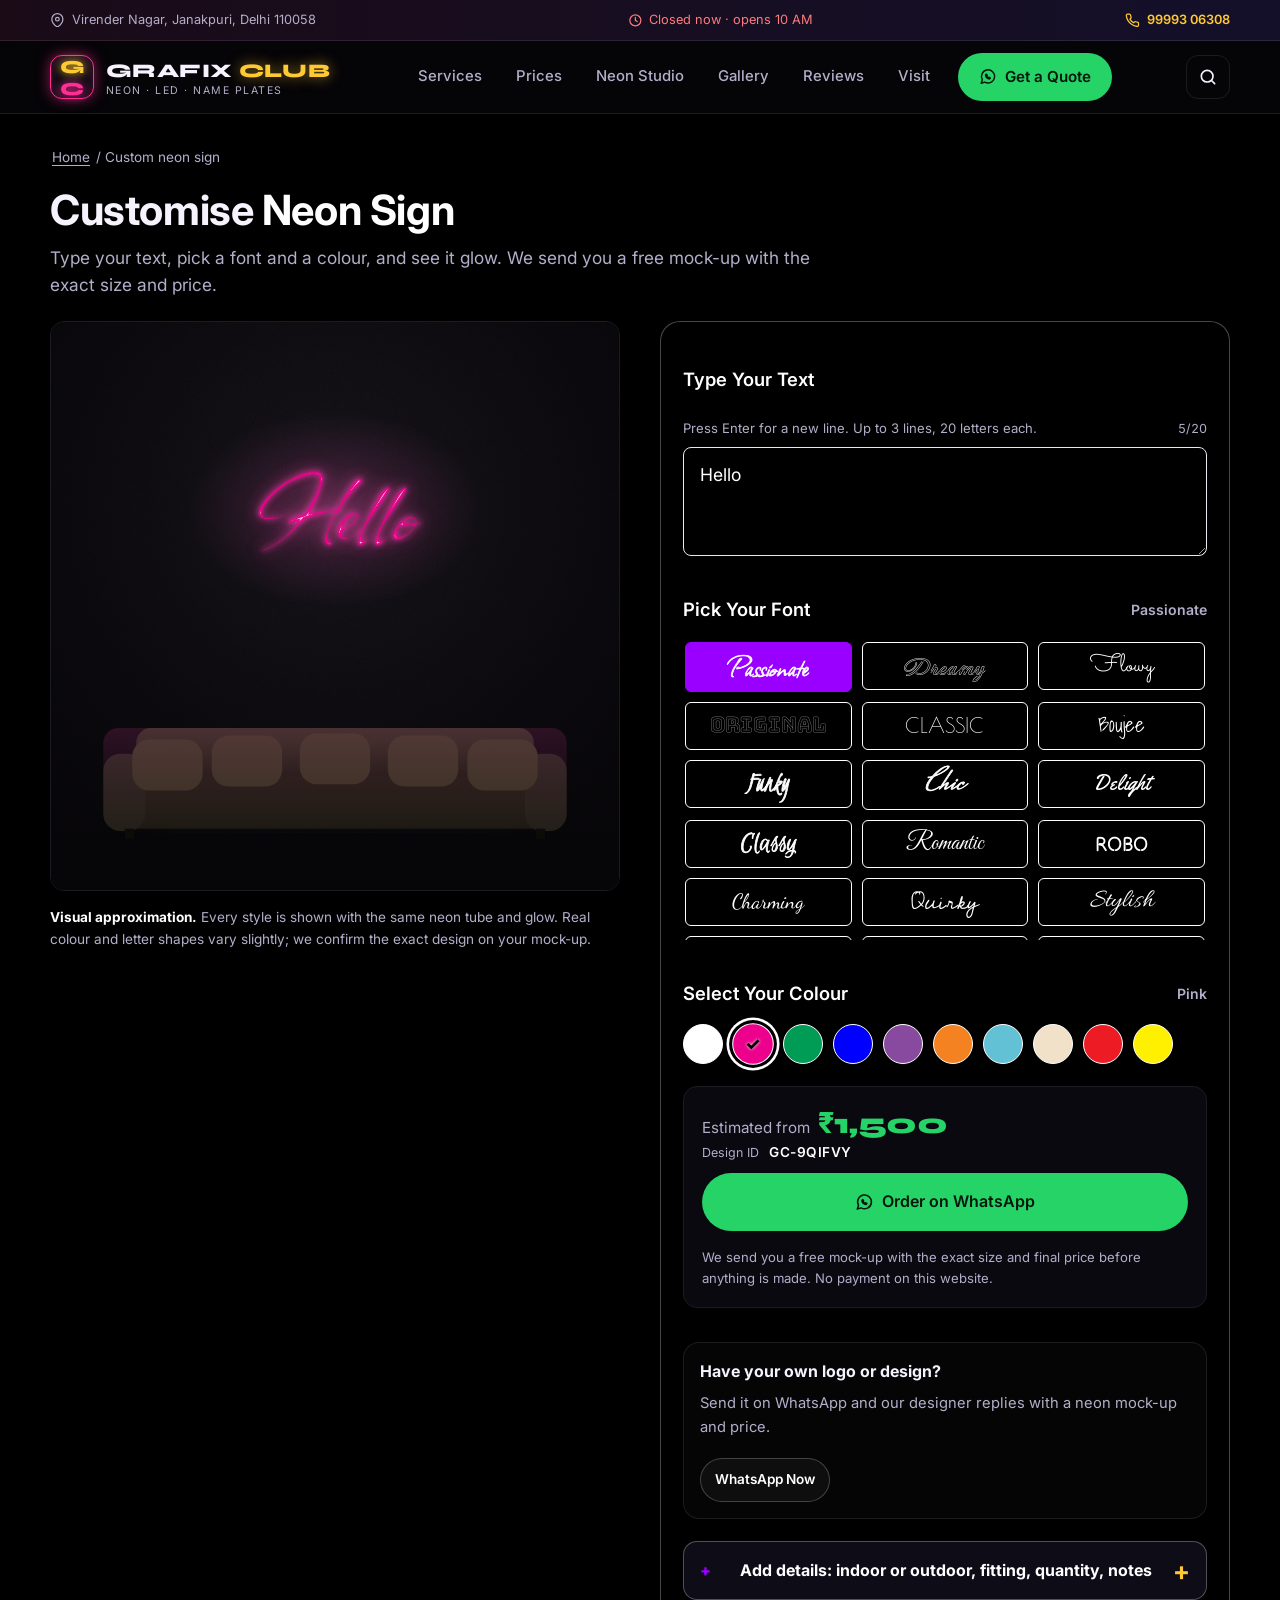
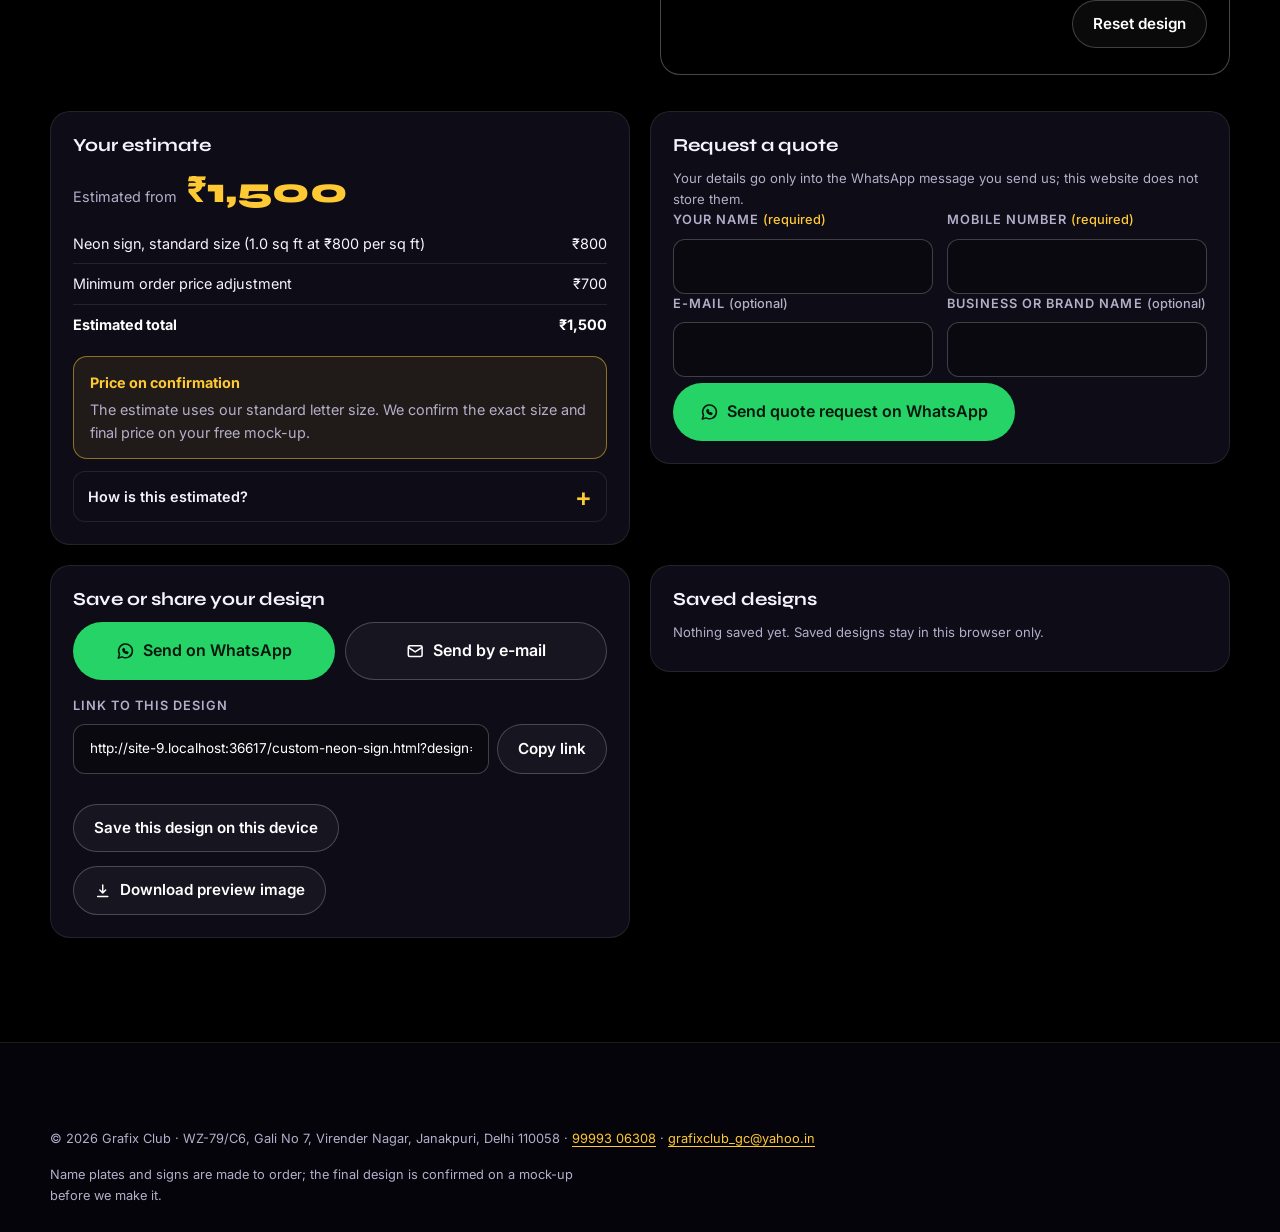
==== commit 3315d3a5: "Neon Studio: constant neon light across all fonts, dark text/font/colour-only designer Removes wall " ====
--- a/custom-neon-sign.html
+++ b/custom-neon-sign.html
@@ -4,7 +4,7 @@
 <meta charset="utf-8">
 <meta name="viewport" content="width=device-width, initial-scale=1, viewport-fit=cover">
 <title>Custom Neon Sign Designer: design yours live | Grafix Club, Delhi</title>
-<meta name="description" content="Design a custom neon sign online: type your text, pick from 28 fonts, 10 neon colours or RGB, see it on your wall and get an instant estimate. Made in Janakpuri, Delhi.">
+<meta name="description" content="Design a custom neon sign online: type your text, pick from 28 neon fonts and 10 colours, see it glow and get an instant estimate. Made in Janakpuri, Delhi.">
 <meta name="robots" content="index, follow, max-image-preview:large">
 <meta name="theme-color" content="#07060b">
 <link rel="canonical" href="https://www.grafixclub.in/custom-neon-sign.html">
@@ -14,7 +14,7 @@
 <meta property="og:locale" content="en_IN">
 <meta property="og:url" content="https://www.grafixclub.in/custom-neon-sign.html">
 <meta property="og:title" content="Design your custom neon sign live | Grafix Club, Delhi">
-<meta property="og:description" content="Type your text, choose a font and colour, see it glowing on your wall and get an instant estimate.">
+<meta property="og:description" content="Type your text, choose a font and colour, see it glow and get an instant estimate.">
 <meta property="og:image" content="https://www.grafixclub.in/assets/designs/d1-ram-harleen.jpg">
 <meta property="og:image:alt" content="A custom neon name sign with two names in warm script inside a pink neon heart">
 <meta name="twitter:card" content="summary_large_image">
@@ -91,97 +91,76 @@
   <div class="wrap">
     <nav class="crumbs" aria-label="Breadcrumb"><a href="./">Home</a> <span aria-hidden="true">/</span> <span aria-current="page">Custom neon sign</span></nav>
     <header class="designer-head">
-      <h1 id="studio-h">Design your <em>neon sign</em> live</h1>
-      <p class="lead">Type your text, choose standard or RGB neon, pick a font, colour and size, and see it glowing on a wall or in a room. You get an instant estimate; we confirm the final design and price on a free mock-up.</p>
+      <h1 id="studio-h">Customise <em>Neon Sign</em></h1>
+      <p class="lead">Type your text, pick a font and a colour, and see it glow. We send you a free mock-up with the exact size and price.</p>
     </header>
 
     <noscript>
       <div class="callout"><b>The live designer needs JavaScript.</b>
-        <p>You can still order a neon sign: <a class="text-link" href="https://wa.me/919999306308?text=Hi%20Grafix%20Club%2C%20I%20would%20like%20a%20custom%20neon%20sign.">message us on WhatsApp</a> with your text, colour and size, or call <a class="text-link" href="tel:+919999306308">99993 06308</a>.</p></div>
+        <p>You can still order a neon sign: <a class="text-link" href="https://wa.me/919999306308?text=Hi%20Grafix%20Club%2C%20I%20would%20like%20a%20custom%20neon%20sign.">message us on WhatsApp</a> with your text and colour, or call <a class="text-link" href="tel:+919999306308">99993 06308</a>.</p></div>
     </noscript>
 
-    <div class="studio-grid" id="studioApp">
+    <div class="studio-grid na-grid" id="studioApp">
       <div class="studio-left">
         <p class="restore-note" id="restoreNote" hidden></p>
-        <div class="preview-wrap" id="previewWrap">
-          <div class="pv-tools" role="toolbar" aria-label="Preview tools">
-            <div class="pv-group" role="group" aria-label="Preview type"><button type="button" class="tool-btn" id="viewLife" aria-pressed="true">Room</button><button type="button" class="tool-btn" id="viewDesign" aria-pressed="false">Design</button></div>
-            <button type="button" class="tool-btn" id="lightBtn" aria-pressed="true">Light on</button>
-            <button type="button" class="tool-btn" id="animBtn" aria-pressed="true" hidden>Colour flow</button>
-            <label class="pv-glow"><span>Glow</span><input type="range" id="glowRange" min="40" max="160" step="10" value="100" aria-describedby="glowOut"><output id="glowOut"></output></label>
-            <div class="pv-group" role="group" aria-label="Zoom"><button type="button" class="tool-btn" id="zoomOut" aria-label="Zoom out">−</button><span class="zoom-val" id="zoomVal" aria-live="polite">100%</span><button type="button" class="tool-btn" id="zoomIn" aria-label="Zoom in">+</button><button type="button" class="tool-btn" id="fitBtn">Fit</button></div>
-            <button type="button" class="tool-btn" id="fsBtn">Full screen</button>
-            <div class="pv-group" role="group" aria-label="History"><button type="button" class="tool-btn" id="undoBtn" disabled><svg class="ic" aria-hidden="true"><use href="#i-undo"/></svg><span class="sr-only">Undo</span></button><button type="button" class="tool-btn" id="redoBtn" disabled><svg class="ic" aria-hidden="true"><use href="#i-redo"/></svg><span class="sr-only">Redo</span></button></div>
-          </div>
-          <figure class="preview" id="preview">
-            <svg id="neonSvg" viewBox="0 0 800 420" role="img" aria-label="Neon sign preview"></svg>
-            <div class="neon-fallback" id="neonFallback" hidden aria-hidden="true"></div>
-          </figure>
-        </div>
-        <p class="preview-cap"><b>Visual approximation.</b> Real neon colour, glow and letter shapes vary slightly. Glow, light and room settings change only the preview. We send a mock-up for your approval before anything is made. <span id="sizeTag"></span> <span id="rgbNote" hidden>The moving colours show what RGB neon can do; the exact colour modes depend on the controller and are confirmed with your quote.</span></p>
-        <div class="buy-row">
-          <p class="buy-price"><span id="buyPrefix"></span> <b id="buyTotal">–</b> <small class="design-id">Design ID <b id="designId">–</b></small></p>
-          <a class="btn btn-wa btn-lg" id="sendWaTop" href="#studio-form-start" target="_blank" rel="noopener"><svg class="ic" aria-hidden="true"><use href="#i-wa"/></svg>Order on WhatsApp<span class="sr-only"> (opens in a new tab)</span></a>
-        </div>
-        <div class="presets">
-          <span id="presetsLabel">Start from an example, or see our <a class="text-link" href="./#collection">design ideas</a>:</span>
-          <div id="presets" role="group" aria-labelledby="presetsLabel"></div>
-        </div>
+        <figure class="preview na-preview" id="preview">
+          <svg id="neonSvg" viewBox="0 0 1000 1000" role="img" aria-label="Neon sign preview"></svg>
+          <div class="neon-fallback" id="neonFallback" hidden aria-hidden="true"></div>
+        </figure>
+        <p class="preview-cap"><b>Visual approximation.</b> Every style is shown with the same neon tube and glow. Real colour and letter shapes vary slightly; we confirm the exact design on your mock-up.</p>
       </div>
 
       <div class="studio-right">
-        <h2 class="studio-sub" id="studio-form-start" tabindex="-1">Customise your sign</h2>
-        <form class="controls" id="studioForm" novalidate aria-labelledby="studio-form-start"></form>
-        <section class="estimate-card" aria-labelledby="est-h">
-          <h3 id="est-h">Your estimate</h3>
-          <p class="est-line"><span id="estPrefix"></span> <b id="estTotal">–</b></p>
-          <table class="est-table"><caption class="sr-only">Estimate breakdown</caption><tbody id="estBody"></tbody></table>
-          <div id="estConfirm"></div>
-          <details class="how">
-            <summary>How is this estimated?</summary>
-            <p id="howText"></p>
-          </details>
-        </section>
+        <h2 class="studio-sub sr-only" id="studio-form-start" tabindex="-1">Customise your sign</h2>
+        <form class="controls na-controls" id="studioForm" novalidate aria-labelledby="studio-form-start"></form>
+      </div>
+    </div>
 
-        <section class="send-box quote-box" id="quote" aria-labelledby="quote-h">
-          <h3 id="quote-h">Request a quote</h3>
-          <p class="hint">Your details go only into the WhatsApp message you send us; this website does not store them.</p>
-          <form id="quoteForm" novalidate>
-            <div class="q-grid">
-              <div class="field"><label for="q-name">Your name <em class="req">(required)</em></label><input id="q-name" type="text" autocomplete="name" maxlength="60" aria-describedby="qm-name"><p class="msg" id="qm-name" aria-live="polite"></p></div>
-              <div class="field"><label for="q-phone">Mobile number <em class="req">(required)</em></label><input id="q-phone" type="tel" autocomplete="tel" inputmode="tel" maxlength="20" aria-describedby="qm-phone"><p class="msg" id="qm-phone" aria-live="polite"></p></div>
-              <div class="field"><label for="q-email">E-mail <em class="opt">(optional)</em></label><input id="q-email" type="email" autocomplete="email" maxlength="120" aria-describedby="qm-email"><p class="msg" id="qm-email" aria-live="polite"></p></div>
-              <div class="field"><label for="q-business">Business or brand name <em class="opt">(optional)</em></label><input id="q-business" type="text" autocomplete="organization" maxlength="60"></div>
-            </div>
-            <p class="hint">Quantity, indoor or outdoor use, fitting and instructions come from <b>More options</b> above, and your design ID and estimate are added automatically.</p>
-            <a class="btn btn-wa btn-lg" id="q-send" href="#quote" target="_blank" rel="noopener"><svg class="ic" aria-hidden="true"><use href="#i-wa"/></svg>Send quote request on WhatsApp<span class="sr-only"> (opens in a new tab)</span></a>
-            <p class="ok-note" id="quoteDone" role="status" hidden></p>
-          </form>
-        </section>
+    <div class="na-more">
+      <section class="estimate-card" aria-labelledby="est-h">
+        <h3 id="est-h">Your estimate</h3>
+        <p class="est-line"><span id="estPrefix"></span> <b id="estTotal">–</b></p>
+        <table class="est-table"><caption class="sr-only">Estimate breakdown</caption><tbody id="estBody"></tbody></table>
+        <div id="estConfirm"></div>
+        <details class="how"><summary>How is this estimated?</summary><p id="howText"></p></details>
+      </section>
 
-        <section class="send-box" aria-labelledby="send-h">
-          <h3 id="send-h">Save or share your design</h3>
-          <div class="send-row">
-            <a class="btn btn-wa btn-lg" id="sendWa" href="#studio-form-start" target="_blank" rel="noopener"><svg class="ic" aria-hidden="true"><use href="#i-wa"/></svg>Send on WhatsApp<span class="sr-only"> (opens in a new tab)</span></a>
-            <a class="btn btn-ghost btn-lg" id="sendMail" href="#studio-form-start"><svg class="ic" aria-hidden="true"><use href="#i-mail"/></svg>Send by e-mail</a>
-            <button class="btn btn-ghost btn-lg" id="shareBtn" type="button" hidden>Share…</button>
+      <section class="send-box quote-box" id="quote" aria-labelledby="quote-h">
+        <h3 id="quote-h">Request a quote</h3>
+        <p class="hint">Your details go only into the WhatsApp message you send us; this website does not store them.</p>
+        <form id="quoteForm" novalidate>
+          <div class="q-grid">
+            <div class="field"><label for="q-name">Your name <em class="req">(required)</em></label><input id="q-name" type="text" autocomplete="name" maxlength="60" aria-describedby="qm-name"><p class="msg" id="qm-name" aria-live="polite"></p></div>
+            <div class="field"><label for="q-phone">Mobile number <em class="req">(required)</em></label><input id="q-phone" type="tel" autocomplete="tel" inputmode="tel" maxlength="20" aria-describedby="qm-phone"><p class="msg" id="qm-phone" aria-live="polite"></p></div>
+            <div class="field"><label for="q-email">E-mail <em class="opt">(optional)</em></label><input id="q-email" type="email" autocomplete="email" maxlength="120" aria-describedby="qm-email"><p class="msg" id="qm-email" aria-live="polite"></p></div>
+            <div class="field"><label for="q-business">Business or brand name <em class="opt">(optional)</em></label><input id="q-business" type="text" autocomplete="organization" maxlength="60"></div>
           </div>
-          <p class="hint">No payment is taken on this website. Your WhatsApp message contains every choice, the design ID and the estimate, so we can reply with a mock-up and final price.</p>
-          <div class="field link-row">
-            <label for="designUrl">Link to this design</label>
-            <div class="input-row"><input type="text" id="designUrl" readonly><button class="btn btn-ghost" type="button" id="copyLink">Copy link</button></div>
-            <p class="hint" id="copyNote" aria-live="polite"></p>
-          </div>
-          <div class="save-row"><button class="btn btn-ghost" type="button" id="saveBtn">Save this design on this device</button><span class="hint" id="savedNote"></span></div>
-          <div class="save-row"><button class="btn btn-ghost" type="button" id="dlBtn"><svg class="ic" aria-hidden="true"><use href="#i-dl"/></svg>Download preview image</button><span class="hint" id="dlNote" aria-live="polite"></span></div>
-        </section>
+          <a class="btn btn-wa btn-lg" id="q-send" href="#quote" target="_blank" rel="noopener"><svg class="ic" aria-hidden="true"><use href="#i-wa"/></svg>Send quote request on WhatsApp<span class="sr-only"> (opens in a new tab)</span></a>
+          <p class="ok-note" id="quoteDone" role="status" hidden></p>
+        </form>
+      </section>
 
-        <section class="saved" aria-labelledby="saved-h">
-          <h3 id="saved-h">Saved designs</h3>
-          <p class="hint" id="savedEmpty">Nothing saved yet. Saved designs stay in this browser only.</p>
-          <ul class="saved-list" id="savedList"></ul>
-        </section>
-      </div>
+      <section class="send-box" aria-labelledby="send-h">
+        <h3 id="send-h">Save or share your design</h3>
+        <div class="send-row">
+          <a class="btn btn-wa btn-lg" id="sendWa" href="#studio-form-start" target="_blank" rel="noopener"><svg class="ic" aria-hidden="true"><use href="#i-wa"/></svg>Send on WhatsApp<span class="sr-only"> (opens in a new tab)</span></a>
+          <a class="btn btn-ghost btn-lg" id="sendMail" href="#studio-form-start"><svg class="ic" aria-hidden="true"><use href="#i-mail"/></svg>Send by e-mail</a>
+          <button class="btn btn-ghost btn-lg" id="shareBtn" type="button" hidden>Share…</button>
+        </div>
+        <div class="field link-row">
+          <label for="designUrl">Link to this design</label>
+          <div class="input-row"><input type="text" id="designUrl" readonly><button class="btn btn-ghost" type="button" id="copyLink">Copy link</button></div>
+          <p class="hint" id="copyNote" aria-live="polite"></p>
+        </div>
+        <div class="save-row"><button class="btn btn-ghost" type="button" id="saveBtn">Save this design on this device</button><span class="hint" id="savedNote"></span></div>
+        <div class="save-row"><button class="btn btn-ghost" type="button" id="dlBtn"><svg class="ic" aria-hidden="true"><use href="#i-dl"/></svg>Download preview image</button><span class="hint" id="dlNote" aria-live="polite"></span></div>
+      </section>
+
+      <section class="saved" aria-labelledby="saved-h">
+        <h3 id="saved-h">Saved designs</h3>
+        <p class="hint" id="savedEmpty">Nothing saved yet. Saved designs stay in this browser only.</p>
+        <ul class="saved-list" id="savedList"></ul>
+      </section>
     </div>
   </div>
 </section>
--- a/style.css
+++ b/style.css
@@ -931,3 +931,34 @@
 .drop{position:relative}
 .drop .drop-input{position:absolute;inset:0;width:100%;height:100%;opacity:0;cursor:pointer}
 .own-design .btn,.quote-box .btn,.send-box .btn{white-space:normal;max-width:100%;text-align:center;height:auto}
+
+/* ================= Neon Studio, reference-style dark layout ================= */
+.designer-page{background:#000}
+.designer-page .studio{background:#000}
+.designer-head h1{font:700 clamp(1.8rem,4vw,2.6rem)/1.1 Inter,var(--ff-b);letter-spacing:-.01em}
+.designer-head h1 em{background:none;-webkit-background-clip:initial;background-clip:initial;color:#fff;font-style:normal}
+.na-grid{grid-template-columns:minmax(0,1fr) minmax(0,1fr);gap:40px;align-items:start}
+.na-preview{aspect-ratio:1;border-radius:14px;border:1px solid #1d1b22;background:#050406;min-height:0}
+.na-preview svg{width:100%;height:100%}
+.na-controls{display:grid;gap:0}
+.na-controls .cfg-head h3{font:600 1.15rem Inter,var(--ff-b)}
+.na-controls .cfg-sec{margin-bottom:22px}
+.na-controls textarea#f-text{width:100%;min-height:96px;resize:vertical;background:#000;color:#fff;border:1.5px solid #e9e7ef;border-radius:8px;padding:14px 16px;font:400 1.1rem Inter,sans-serif;line-height:1.5}
+.na-controls textarea#f-text:focus{outline:none;border-color:#9900ff;box-shadow:0 0 0 3px rgba(153,0,255,.35)}
+.na-controls .font-grid{max-height:300px}
+.na-controls .fbtn-t{border-radius:6px;min-height:48px}
+.na-controls .swatches{gap:10px}
+.buy-box{display:grid;gap:10px;padding:18px;border:1px solid #1d1b22;border-radius:14px;background:#0a0910;margin-bottom:16px}
+.buy-box .buy-price{font-size:.95rem;color:var(--mute)}
+.buy-box .buy-price b#buyTotal{font:800 1.8rem var(--ff-d);color:#25d366;margin-left:4px}
+.buy-box .buy-wa{justify-content:center;width:100%}
+.na-more{display:grid;grid-template-columns:repeat(2,minmax(0,1fr));gap:20px;margin-top:36px;align-items:start}
+.na-more>*{min-width:0}
+@media (max-width:61.99em){
+  .na-grid{grid-template-columns:minmax(0,1fr);gap:18px}
+  .na-preview{aspect-ratio:auto}
+  .studio-grid .na-preview svg{max-height:40vh;width:auto;max-width:100%;aspect-ratio:1}
+  .na-more{grid-template-columns:minmax(0,1fr)}
+}
+.fbtn-t.thin{-webkit-text-stroke:.8px currentColor}
+.own-design .btn{min-height:44px}
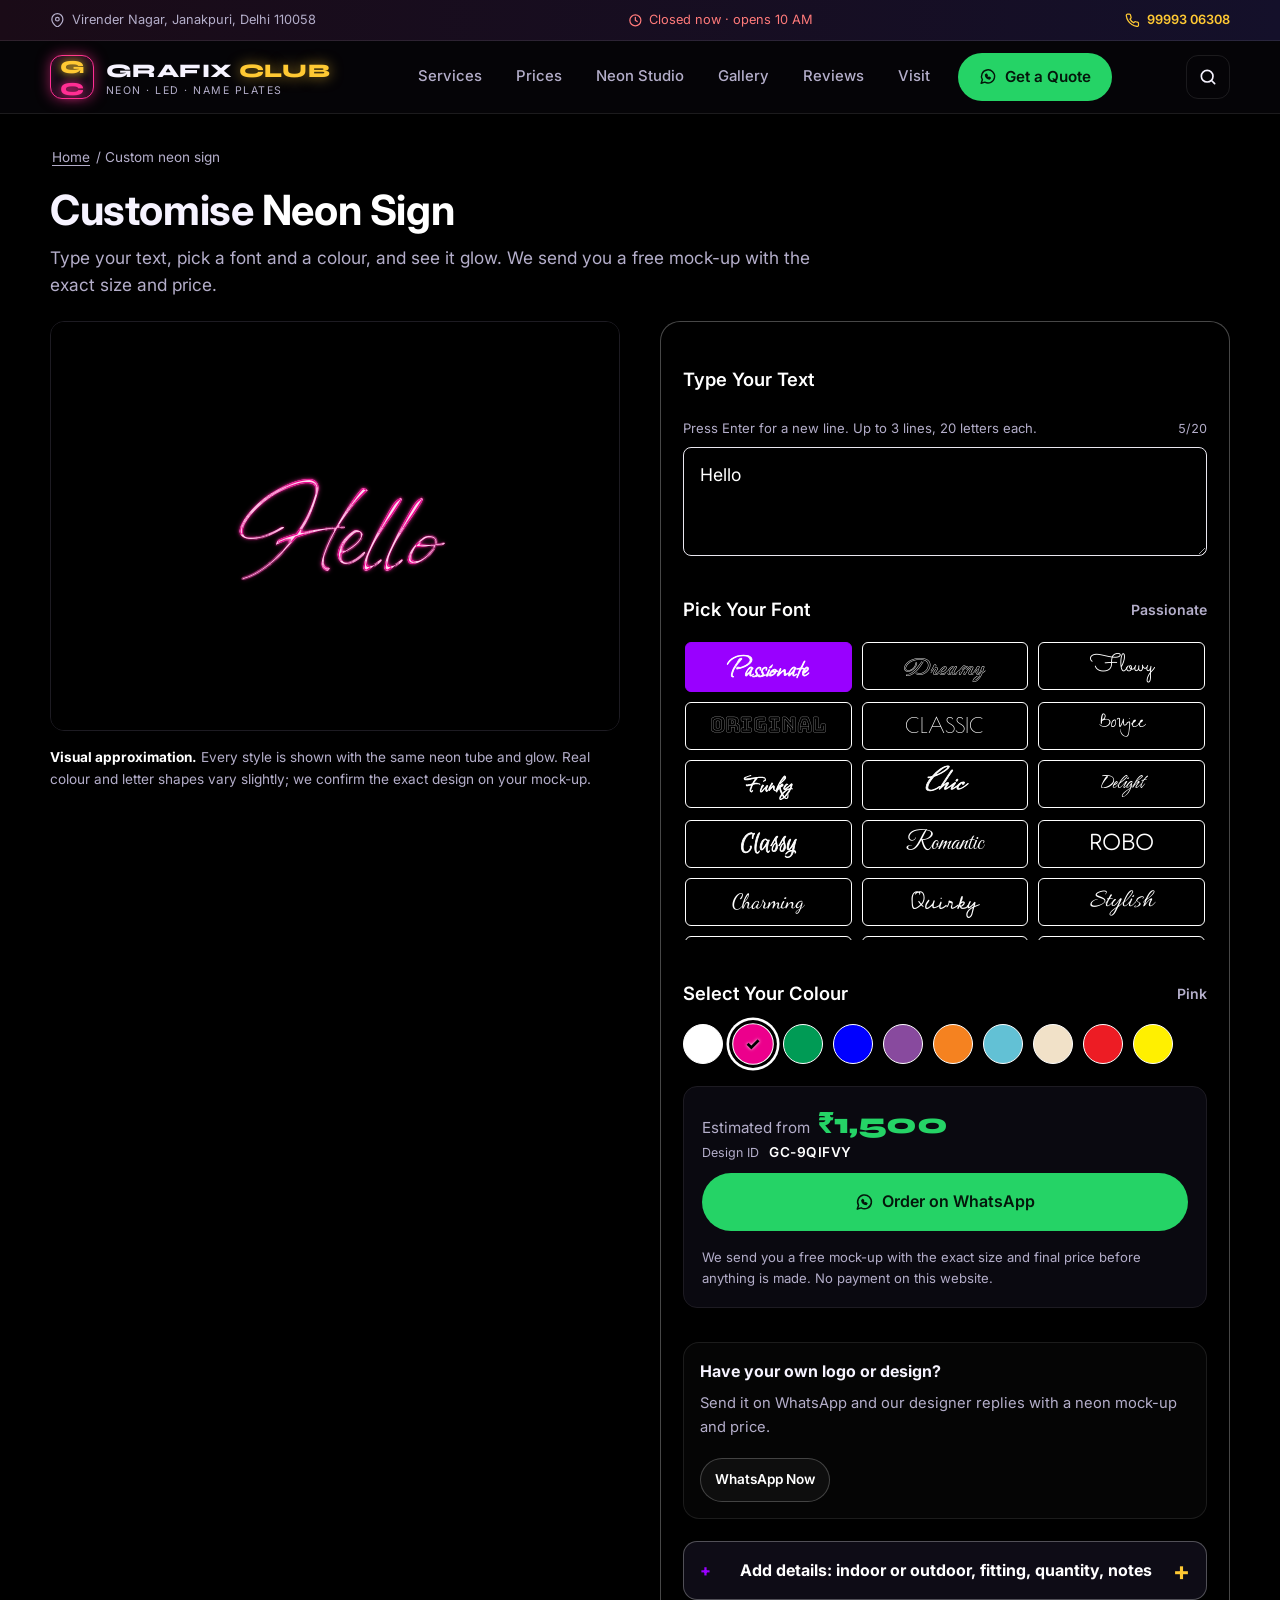
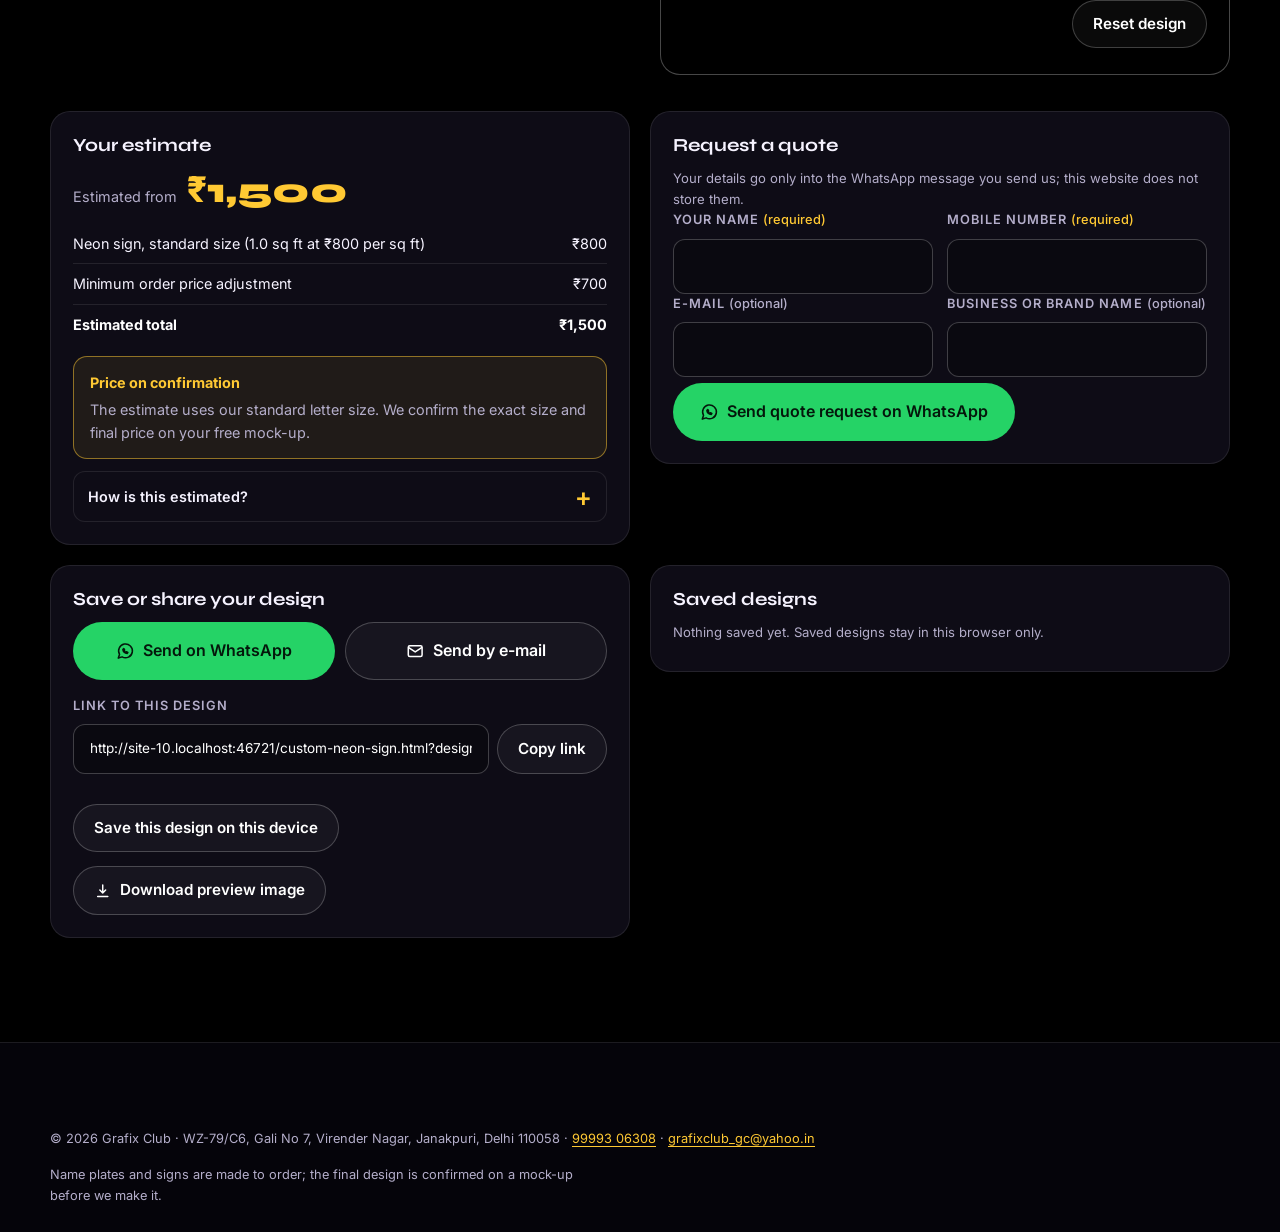
==== commit d80c69e7: "Neon Studio: plain black preview, no halo; thin tube that never breaks; thinner fonts Matches the re" ====
--- a/custom-neon-sign.html
+++ b/custom-neon-sign.html
@@ -104,7 +104,7 @@
       <div class="studio-left">
         <p class="restore-note" id="restoreNote" hidden></p>
         <figure class="preview na-preview" id="preview">
-          <svg id="neonSvg" viewBox="0 0 1000 1000" role="img" aria-label="Neon sign preview"></svg>
+          <svg id="neonSvg" viewBox="0 0 1000 720" role="img" aria-label="Neon sign preview"></svg>
           <div class="neon-fallback" id="neonFallback" hidden aria-hidden="true"></div>
         </figure>
         <p class="preview-cap"><b>Visual approximation.</b> Every style is shown with the same neon tube and glow. Real colour and letter shapes vary slightly; we confirm the exact design on your mock-up.</p>
--- a/style.css
+++ b/style.css
@@ -938,7 +938,7 @@
 .designer-head h1{font:700 clamp(1.8rem,4vw,2.6rem)/1.1 Inter,var(--ff-b);letter-spacing:-.01em}
 .designer-head h1 em{background:none;-webkit-background-clip:initial;background-clip:initial;color:#fff;font-style:normal}
 .na-grid{grid-template-columns:minmax(0,1fr) minmax(0,1fr);gap:40px;align-items:start}
-.na-preview{aspect-ratio:1;border-radius:14px;border:1px solid #1d1b22;background:#050406;min-height:0}
+.na-preview{aspect-ratio:1000/720;border-radius:14px;border:1px solid #1d1b22;background:#000;min-height:0}
 .na-preview svg{width:100%;height:100%}
 .na-controls{display:grid;gap:0}
 .na-controls .cfg-head h3{font:600 1.15rem Inter,var(--ff-b)}
@@ -957,7 +957,7 @@
 @media (max-width:61.99em){
   .na-grid{grid-template-columns:minmax(0,1fr);gap:18px}
   .na-preview{aspect-ratio:auto}
-  .studio-grid .na-preview svg{max-height:40vh;width:auto;max-width:100%;aspect-ratio:1}
+  .studio-grid .na-preview svg{max-height:40vh;width:auto;max-width:100%;aspect-ratio:1000/720}
   .na-more{grid-template-columns:minmax(0,1fr)}
 }
 .fbtn-t.thin{-webkit-text-stroke:.8px currentColor}
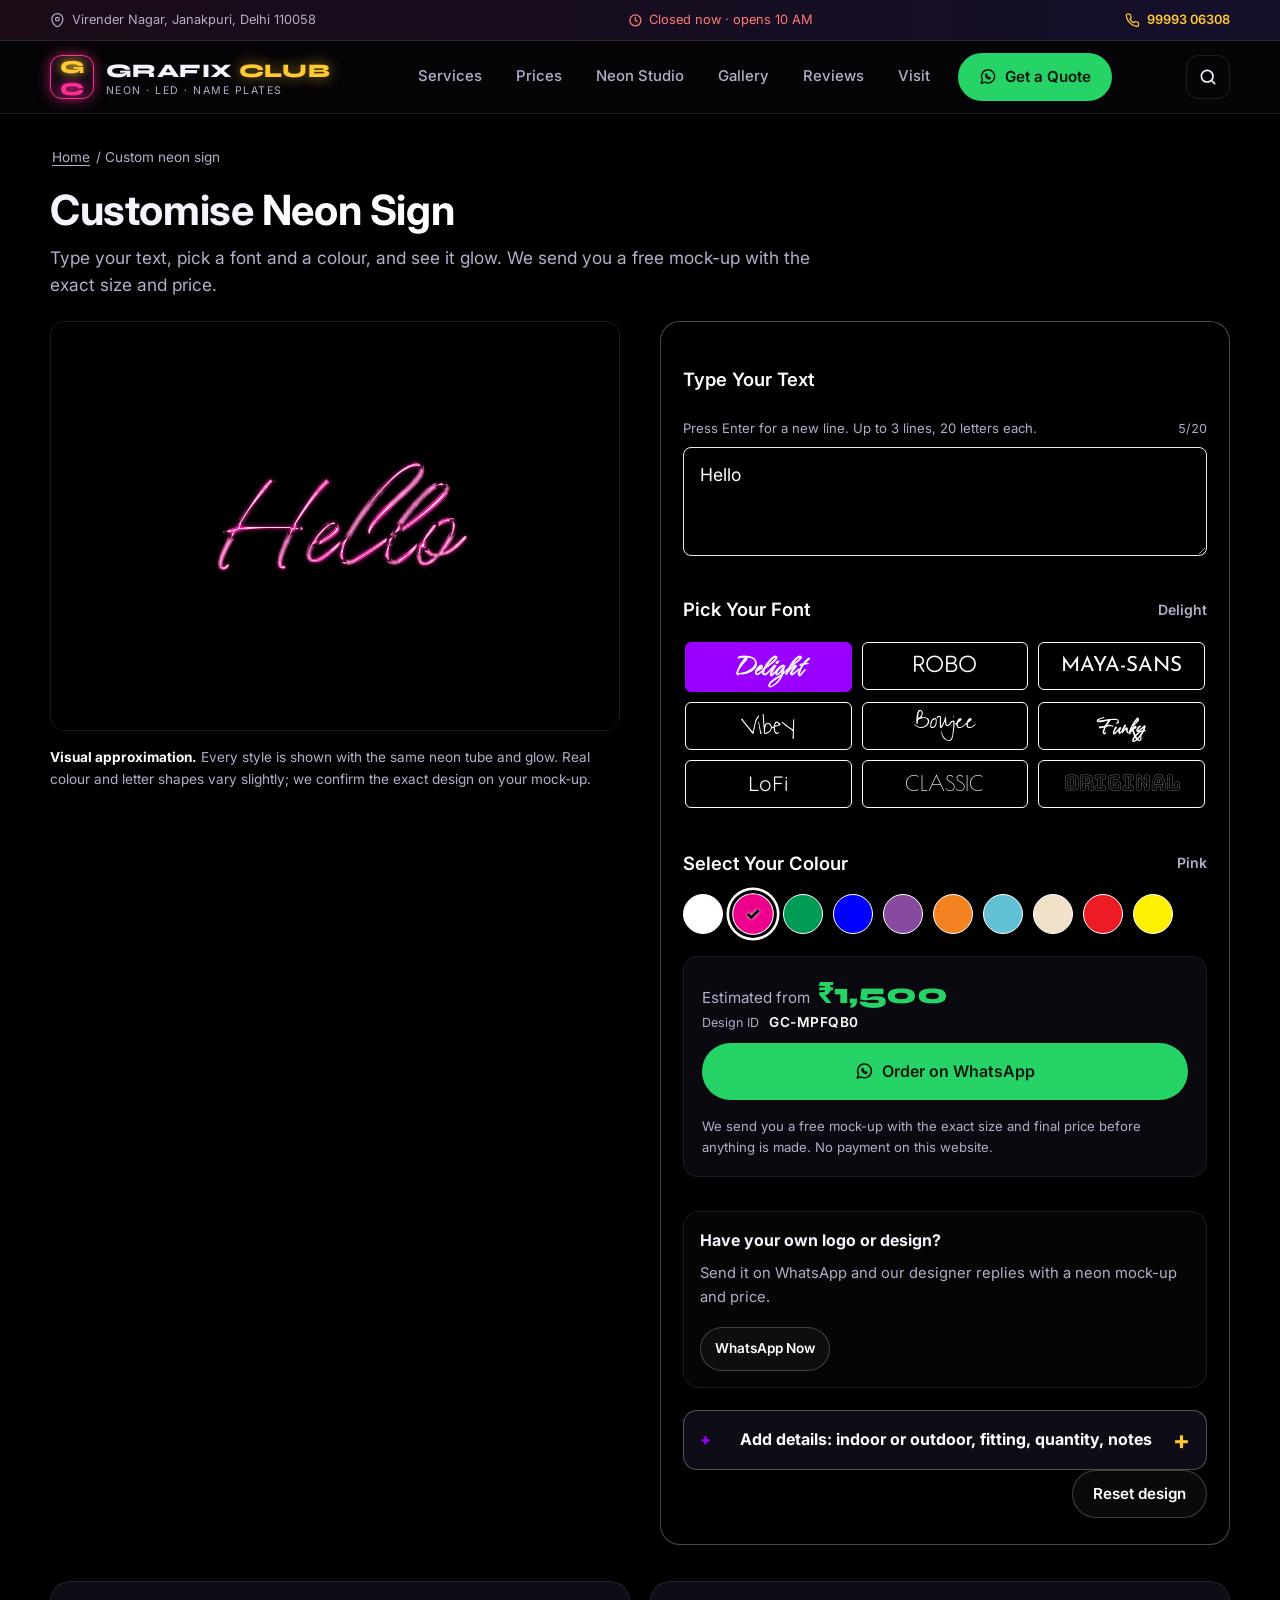
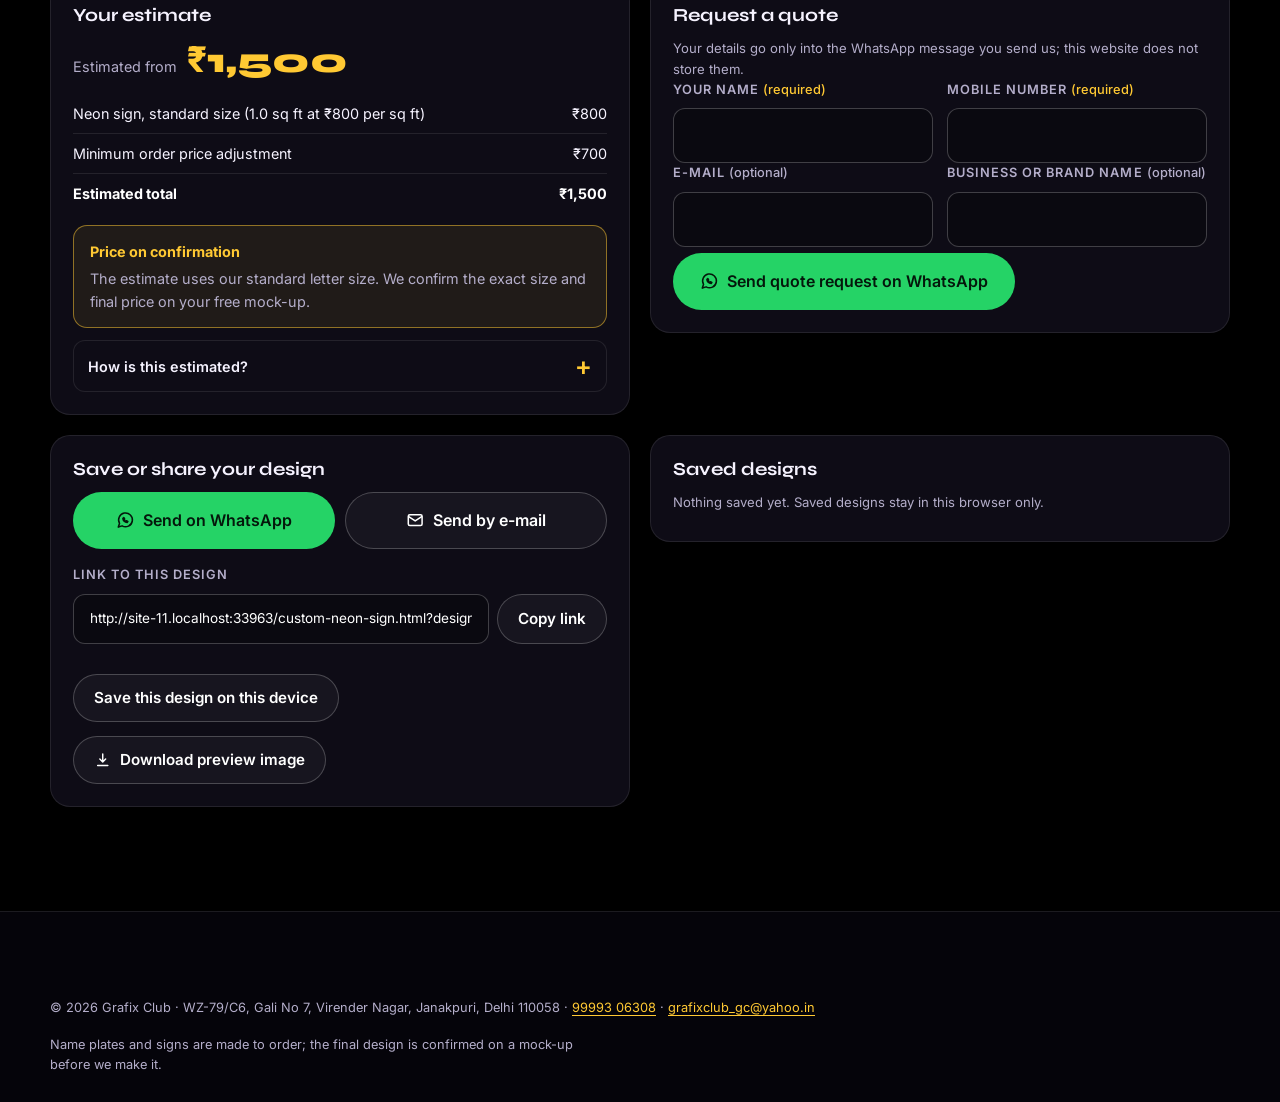
==== commit a86c8d96: "Neon Studio: keep only 9 fonts (Delight, ROBO, MAYA-SANS, Vibey, Boujee, Funky, LoFi, CLASSIC, ORIGI" ====
--- a/custom-neon-sign.html
+++ b/custom-neon-sign.html
@@ -4,7 +4,7 @@
 <meta charset="utf-8">
 <meta name="viewport" content="width=device-width, initial-scale=1, viewport-fit=cover">
 <title>Custom Neon Sign Designer: design yours live | Grafix Club, Delhi</title>
-<meta name="description" content="Design a custom neon sign online: type your text, pick from 28 neon fonts and 10 colours, see it glow and get an instant estimate. Made in Janakpuri, Delhi.">
+<meta name="description" content="Design a custom neon sign online: type your text, pick from 9 neon fonts and 10 colours, see it glow and get an instant estimate. Made in Janakpuri, Delhi.">
 <meta name="robots" content="index, follow, max-image-preview:large">
 <meta name="theme-color" content="#07060b">
 <link rel="canonical" href="https://www.grafixclub.in/custom-neon-sign.html">
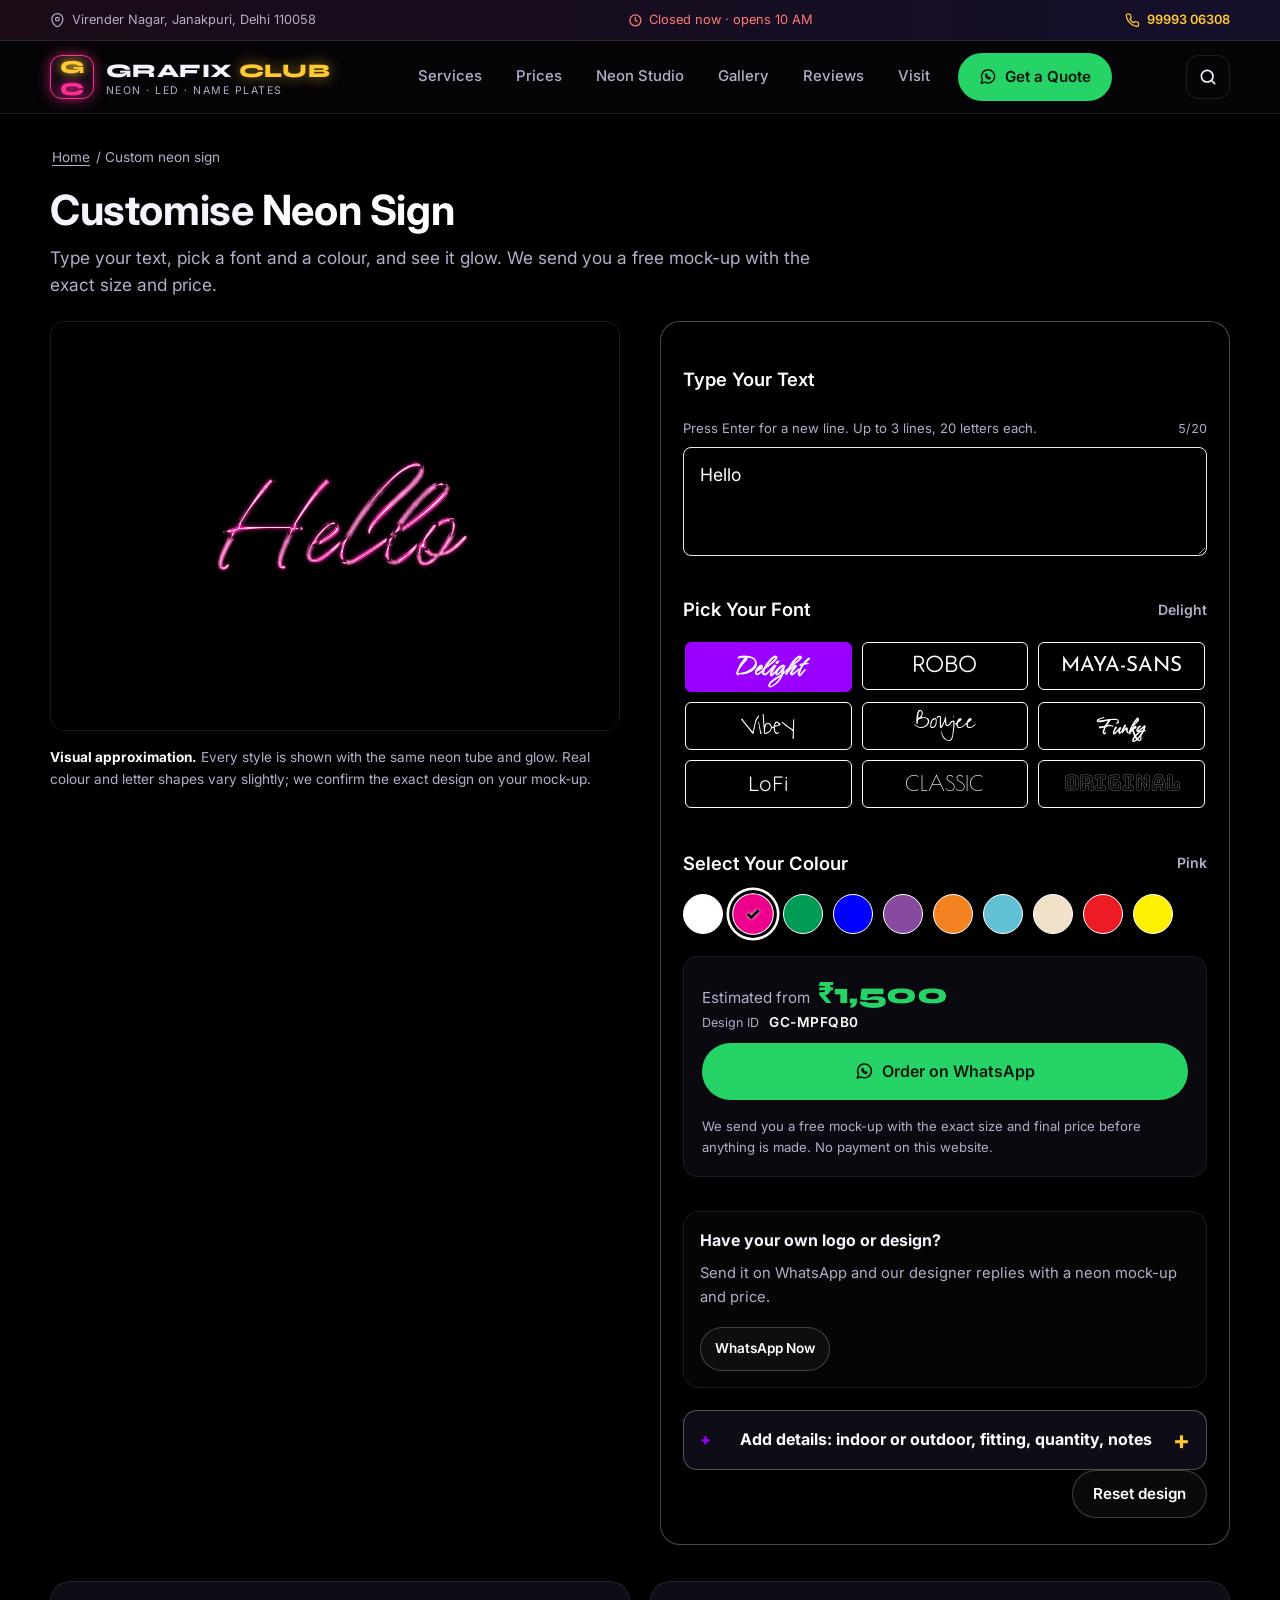
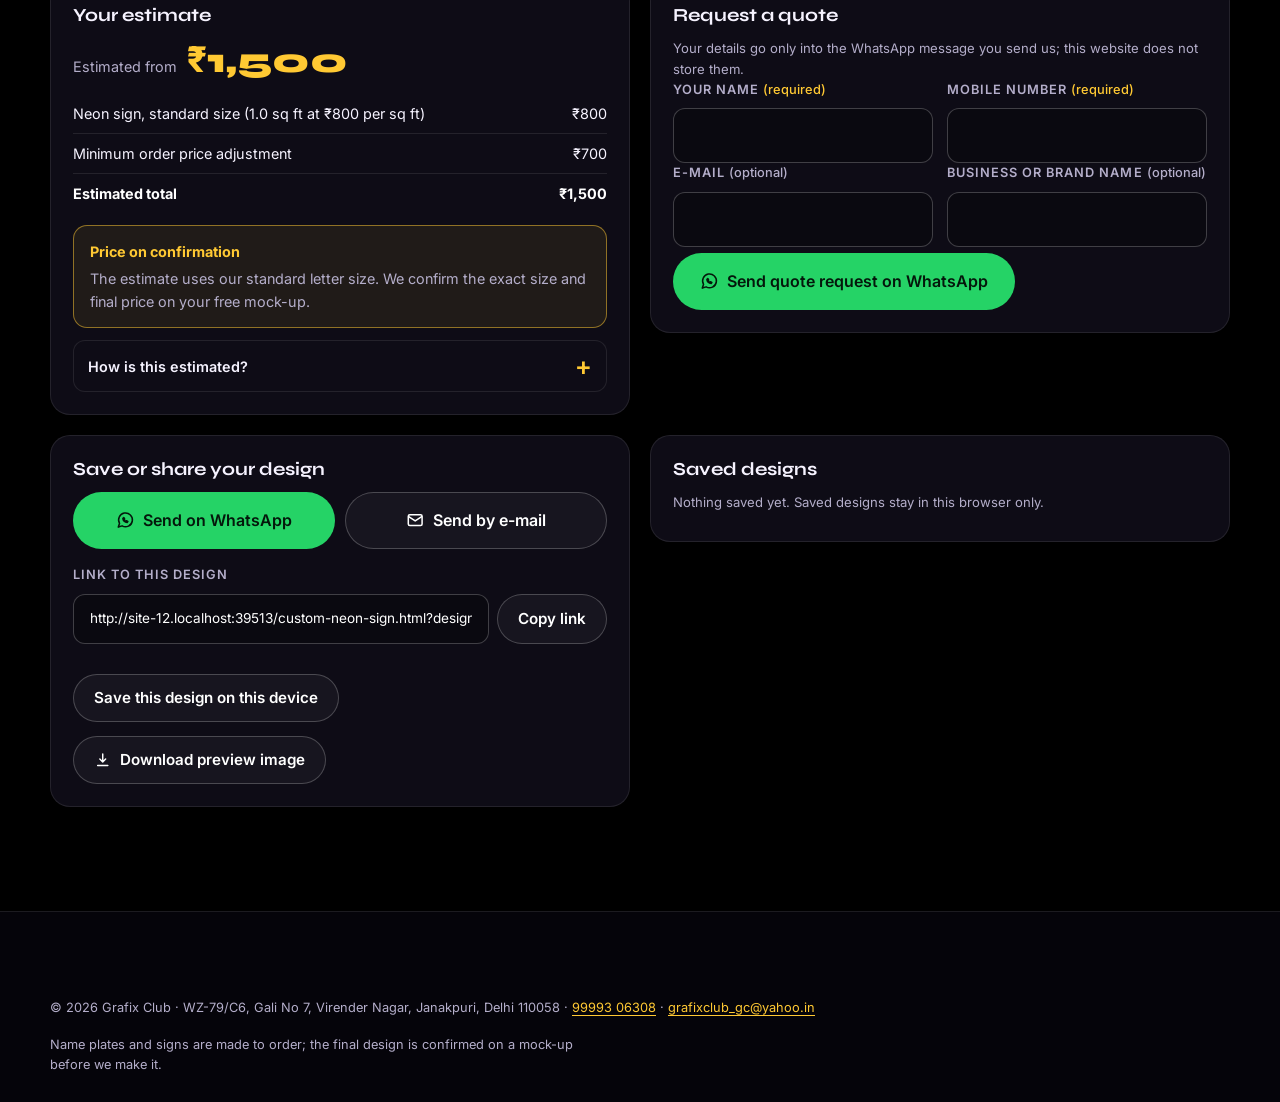
==== commit f71e7b8c: "Mobile: remove Call and WhatsApp from the bottom quick-action bar Co-Authored-By: Claude Sonnet 5.5 " ====
--- a/custom-neon-sign.html
+++ b/custom-neon-sign.html
@@ -173,11 +173,6 @@
   </div>
 </footer>
 
-<nav class="action-bar" aria-label="Quick actions">
-  <a href="tel:+919999306308"><svg class="ic" aria-hidden="true"><use href="#i-phone"/></svg>Call</a>
-  <a class="wa" data-wa href="https://wa.me/919999306308" target="_blank" rel="noopener"><svg class="ic" aria-hidden="true"><use href="#i-wa"/></svg>WhatsApp<span class="sr-only"> (opens in a new tab)</span></a>
-  <a data-link="directions" href="https://www.google.com/maps/dir/?api=1&amp;destination=Grafix+Club+WZ-79%2FC6+Gali+No+7+Virender+Nagar+Janakpuri+Delhi+110058" target="_blank" rel="noopener"><svg class="ic" aria-hidden="true"><use href="#i-pin"/></svg>Directions<span class="sr-only"> (opens in a new tab)</span></a>
-</nav>
 
 </body>
 </html>
--- a/style.css
+++ b/style.css
@@ -332,7 +332,7 @@
   .g-item span{display:none}
   .scroll-cue{display:none}
   .brand-text small{display:none}
-  .action-bar{position:fixed;inset:auto 0 0 0;z-index:110;display:grid;grid-template-columns:1.2fr 1fr 1.3fr 1.1fr;gap:8px;padding:10px 12px calc(10px + env(safe-area-inset-bottom));background:rgba(7,6,11,.94);backdrop-filter:blur(14px);border-top:1px solid var(--line)}
+  .action-bar{position:fixed;inset:auto 0 0 0;z-index:110;display:grid;grid-template-columns:repeat(2,minmax(0,1fr));gap:8px;padding:10px 12px calc(10px + env(safe-area-inset-bottom));background:rgba(7,6,11,.94);backdrop-filter:blur(14px);border-top:1px solid var(--line)}
   .action-bar a{display:flex;align-items:center;justify-content:center;gap:7px;padding:12px 6px;border-radius:14px;font-weight:600;font-size:.88rem;background:rgba(255,255,255,.07)}
   .action-bar a.wa{background:var(--green);color:#04170b}
   .action-bar a.coll{background:linear-gradient(135deg,var(--gold),var(--amber));color:#1a1000}
@@ -805,7 +805,7 @@
 html{-webkit-tap-highlight-color:transparent}
 a,button,label,.chip-btn,summary{touch-action:manipulation}
 @media (max-width:40em){
-  .action-bar{grid-template-columns:repeat(4,minmax(0,1fr));gap:6px;padding:8px 8px calc(8px + env(safe-area-inset-bottom))}
+  .action-bar{grid-template-columns:repeat(2,minmax(0,1fr));gap:6px;padding:8px 8px calc(8px + env(safe-area-inset-bottom))}
   .action-bar a{flex-direction:column;gap:2px;padding:7px 2px;min-height:48px;font-size:.72rem;line-height:1.15;border-radius:12px;white-space:nowrap}
   .action-bar .ic{width:20px;height:20px}
   .coll-bar{bottom:calc(var(--ab,72px) + 10px);margin-top:16px;padding:10px 12px;gap:8px;border-radius:14px;flex-direction:column;align-items:stretch;flex-wrap:nowrap}
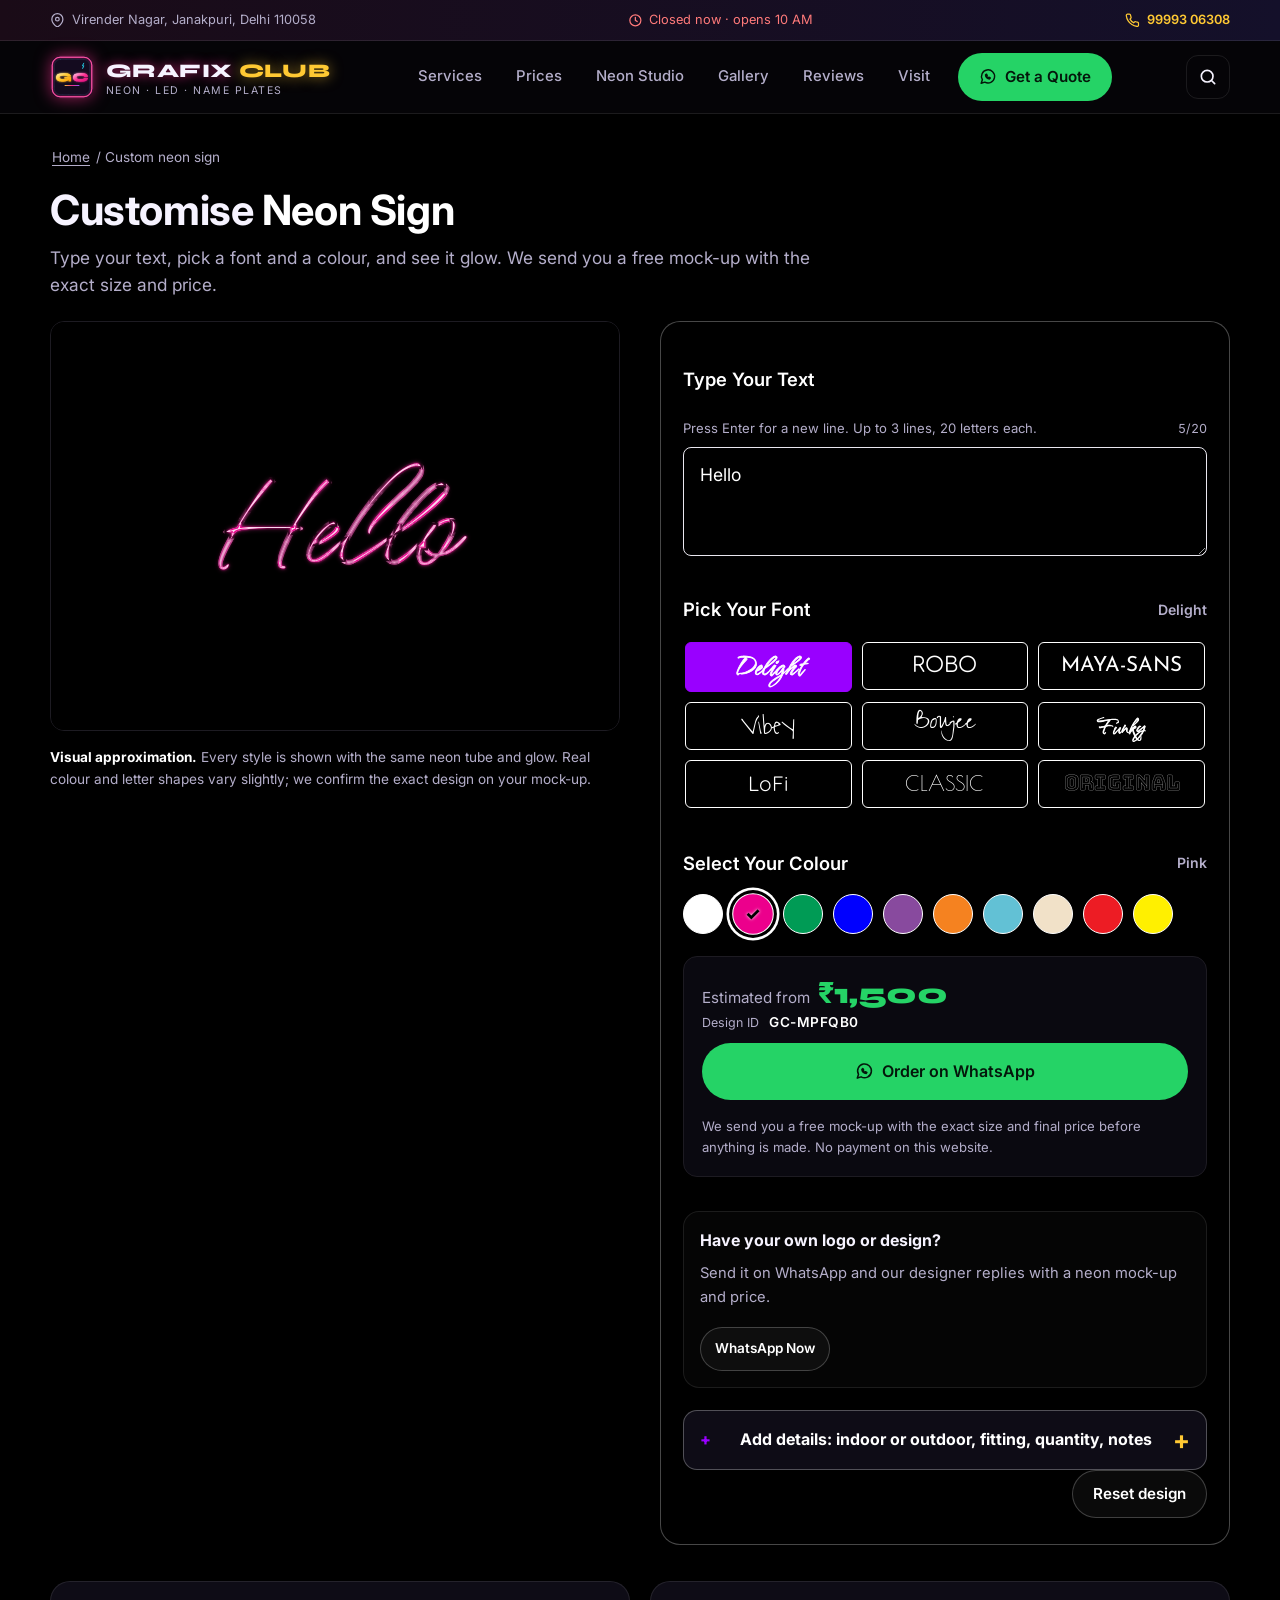
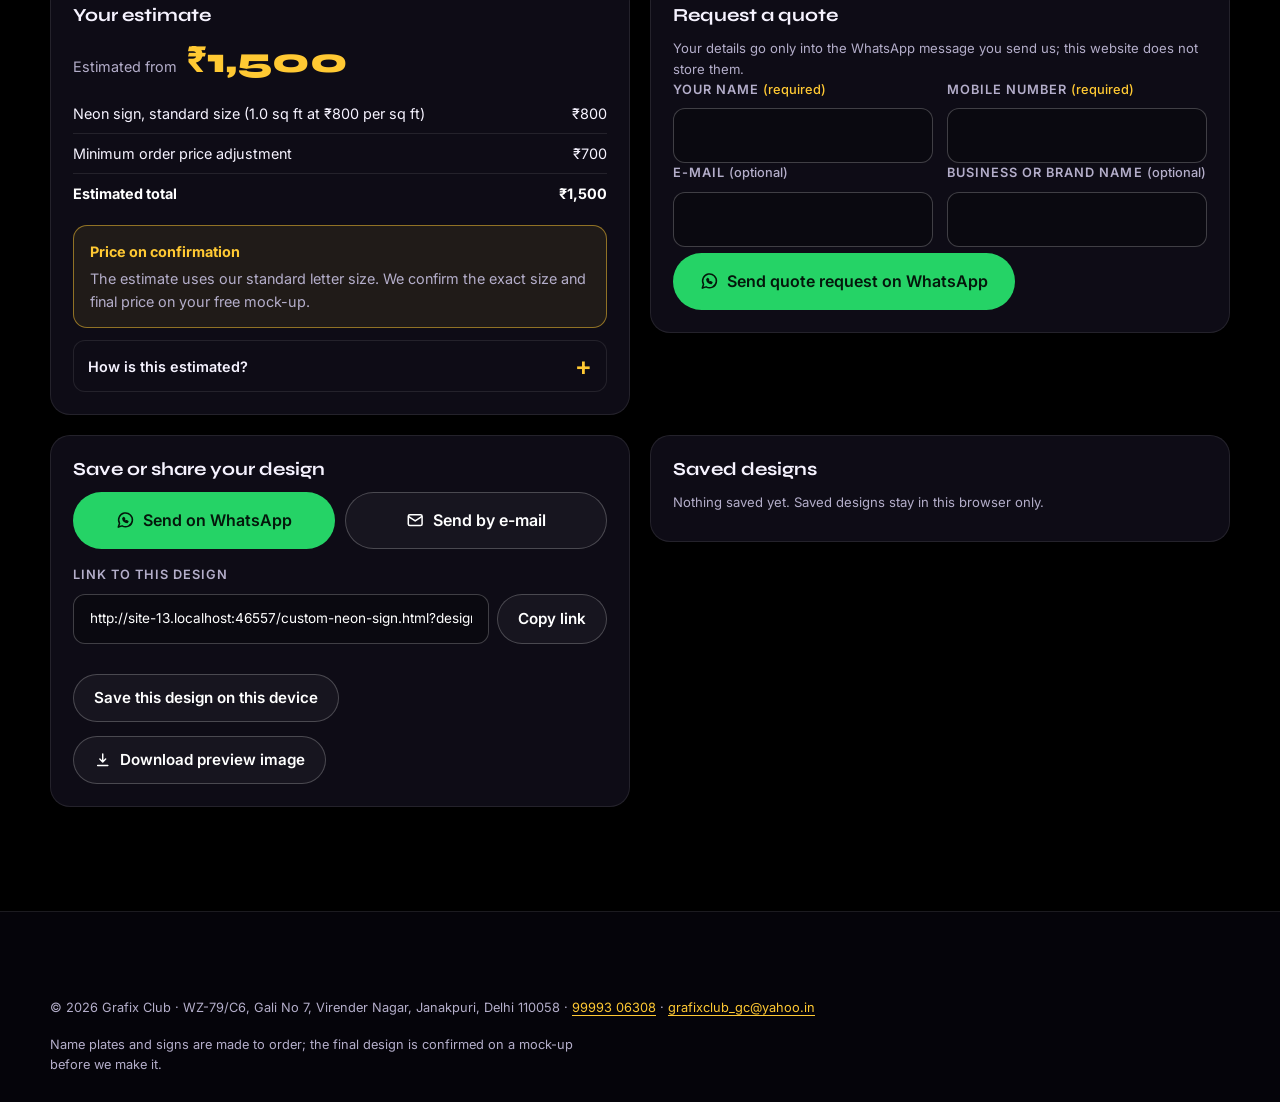
==== commit 1471ea0f: "New Grafix Club logo (Orshot design): header, footer, favicon, touch icon, schema logo Co-Authored-B" ====
--- a/custom-neon-sign.html
+++ b/custom-neon-sign.html
@@ -9,6 +9,7 @@
 <meta name="theme-color" content="#07060b">
 <link rel="canonical" href="https://www.grafixclub.in/custom-neon-sign.html">
 <link rel="icon" href="favicon.svg" type="image/svg+xml">
+<link rel="apple-touch-icon" href="apple-touch-icon.png">
 <meta property="og:type" content="website">
 <meta property="og:site_name" content="Grafix Club">
 <meta property="og:locale" content="en_IN">
@@ -66,7 +67,7 @@
   </div>
   <div class="wrap nav-in">
     <a class="brand" href="./">
-      <span class="brand-mark" aria-hidden="true"><span>G</span>C</span>
+      <img class="brand-mark" src="assets/logo/grafix-icon.svg" alt="" width="44" height="44" decoding="async">
       <span class="brand-text"><b>GRAFIX <i>CLUB</i></b><small>Neon · LED · Name Plates</small></span>
       <span class="sr-only"> – home page</span>
     </a>
--- a/style.css
+++ b/style.css
@@ -49,11 +49,9 @@
 .status-open{color:#3bf08a}.status-closed{color:#ff7a7a}
 .nav-in{display:flex;align-items:center;justify-content:space-between;padding:12px 0;gap:16px}
 .brand{display:flex;align-items:center;gap:12px}
-.brand-mark{width:44px;height:44px;border-radius:12px;display:grid;place-items:center;font:800 1.15rem var(--ff-d);letter-spacing:-.04em;background:#0b0912;color:var(--pink);border:1.5px solid var(--pink);box-shadow:0 0 14px rgba(255,46,147,.55),inset 0 0 12px rgba(255,46,147,.25);position:relative}
-.brand-mark span{color:var(--gold);margin-right:-1px;text-shadow:0 0 10px var(--gold)}
-.brand-mark{text-shadow:0 0 10px var(--pink)}
+.brand-mark{width:44px;height:44px;display:block;flex:none;border-radius:12px;filter:drop-shadow(0 0 8px rgba(255,46,147,.55))}
 .brand-text{display:flex;flex-direction:column;line-height:1.05}
-.brand-text b{font:800 1.2rem var(--ff-d);letter-spacing:.02em;white-space:nowrap}
+.brand-text b{font:800 1.2rem var(--ff-d);letter-spacing:.02em;white-space:nowrap;text-shadow:0 0 12px rgba(255,46,147,.65)}
 .brand-text b i{font-style:normal;color:var(--gold);text-shadow:0 0 14px rgba(255,201,51,.6)}
 .brand-text small{font-size:.66rem;letter-spacing:.14em;text-transform:uppercase;color:var(--mute);margin-top:3px}
 .nav{display:flex;align-items:center;gap:6px}
@@ -281,7 +279,6 @@
 .disc{max-width:560px}
 
 /* action bar (mobile) */
-.action-bar{display:none}
 
 /* reveal */
 html.js .reveal{opacity:0;transform:translateY(34px);transition:opacity .8s cubic-bezier(.2,.7,.2,1),transform .8s cubic-bezier(.2,.7,.2,1)}
@@ -312,8 +309,8 @@
   .topbar .tb-item:first-child{display:none}
 }
 @media (max-width:40em){
-  html{scroll-padding-bottom:84px}
-  body{padding-bottom:76px}
+  html{scroll-padding-bottom:16px}
+  body{padding-bottom:0}
   .section{padding:72px 0}
   .hero{padding:36px 0 90px}
   .hero-visual{min-height:330px}
@@ -332,10 +329,6 @@
   .g-item span{display:none}
   .scroll-cue{display:none}
   .brand-text small{display:none}
-  .action-bar{position:fixed;inset:auto 0 0 0;z-index:110;display:grid;grid-template-columns:repeat(2,minmax(0,1fr));gap:8px;padding:10px 12px calc(10px + env(safe-area-inset-bottom));background:rgba(7,6,11,.94);backdrop-filter:blur(14px);border-top:1px solid var(--line)}
-  .action-bar a{display:flex;align-items:center;justify-content:center;gap:7px;padding:12px 6px;border-radius:14px;font-weight:600;font-size:.88rem;background:rgba(255,255,255,.07)}
-  .action-bar a.wa{background:var(--green);color:#04170b}
-  .action-bar a.coll{background:linear-gradient(135deg,var(--gold),var(--amber));color:#1a1000}
 }
 @media (hover:none){.cursor-glow{display:none}.card::before{display:none}}
 @media (prefers-reduced-motion:reduce){
@@ -575,7 +568,7 @@
 .nav-in{flex-wrap:nowrap}
 @media (max-width:30em){
   .brand{gap:9px}
-  .brand-mark{width:40px;height:40px;font-size:1.05rem}
+  .brand-mark{width:40px;height:40px}
   .brand-text b{font-size:.98rem}
   .hd-actions{gap:6px}
 }
@@ -636,7 +629,32 @@
 .coll-bar{position:sticky;bottom:12px;margin-top:22px;z-index:20;display:flex;flex-wrap:wrap;gap:12px;align-items:center;justify-content:space-between;padding:14px 18px;border-radius:16px;background:#1a1626;border:1.5px solid var(--gold);box-shadow:0 8px 30px rgba(0,0,0,.5)}
 .coll-bar p{font-size:.92rem;flex:1 1 240px}
 .coll-bar-actions{display:flex;gap:8px;flex-wrap:wrap}
-@media (max-width:40em){.coll-grid{grid-template-columns:repeat(auto-fill,minmax(210px,1fr));gap:14px}}
+.coll-cta{display:flex;flex-wrap:wrap;align-items:center;justify-content:space-between;gap:14px;margin:0 0 18px;padding:16px 18px;border-radius:16px;background:linear-gradient(135deg,rgba(255,45,149,.16),rgba(255,201,51,.1));border:1.5px solid var(--pink)}
+.coll-cta[hidden]{display:none}
+.coll-cta p{flex:1 1 240px;font-size:.95rem;color:var(--mute)}
+.coll-cta p b{display:block;color:#fff;font-size:1.05rem}
+.coll-cta .btn{flex:none}
+@media (max-width:40em){.coll-cta .btn{width:100%;justify-content:center}}
+.coll-more{display:flex;justify-content:center;margin-top:26px}
+.coll-more .btn{width:100%;max-width:420px}
+@media (max-width:40em){
+  .coll-grid{grid-template-columns:repeat(2,minmax(0,1fr));gap:10px}
+  .coll-card{border-radius:14px}
+  .coll-body{padding:10px 10px 12px;gap:4px}
+  .coll-body h3{font-size:.92rem;line-height:1.25}
+  .coll-cat{font-size:.72rem}
+  .coll-meta{display:none}
+  .coll-price{font-size:.85rem}
+  .coll-price small{display:none}
+  .coll-actions{padding-top:6px}
+  .coll-actions .btn{width:100%;justify-content:center;padding:9px 8px;font-size:.8rem;min-height:44px;animation:none}
+  .fav{width:40px;height:40px}
+  .fav svg{width:20px;height:20px}
+  .coll-top{gap:6px}
+  .coll-filters{flex-wrap:nowrap;overflow-x:auto;scrollbar-width:none;-webkit-overflow-scrolling:touch;margin-inline:-16px;padding:2px 16px 6px;scroll-snap-type:x proximity}
+  .coll-filters::-webkit-scrollbar{display:none}
+  .coll-filters .chip-btn{flex:none;min-height:44px;scroll-snap-align:start}
+}
 
 /* ---------- Collection: name plates and shop letters (CSS drawings, not photos) ---------- */
 .cw-w-light{background:linear-gradient(160deg,#ece6da,#cfc7b8)}
@@ -805,10 +823,7 @@
 html{-webkit-tap-highlight-color:transparent}
 a,button,label,.chip-btn,summary{touch-action:manipulation}
 @media (max-width:40em){
-  .action-bar{grid-template-columns:repeat(2,minmax(0,1fr));gap:6px;padding:8px 8px calc(8px + env(safe-area-inset-bottom))}
-  .action-bar a{flex-direction:column;gap:2px;padding:7px 2px;min-height:48px;font-size:.72rem;line-height:1.15;border-radius:12px;white-space:nowrap}
-  .action-bar .ic{width:20px;height:20px}
-  .coll-bar{bottom:calc(var(--ab,72px) + 10px);margin-top:16px;padding:10px 12px;gap:8px;border-radius:14px;flex-direction:column;align-items:stretch;flex-wrap:nowrap}
+  .coll-bar{bottom:calc(10px + env(safe-area-inset-bottom));margin-top:16px;padding:10px 12px;gap:8px;border-radius:14px;flex-direction:column;align-items:stretch;flex-wrap:nowrap}
   .coll-bar p{flex:none;font-size:.85rem;white-space:nowrap;overflow:hidden;text-overflow:ellipsis}
   .coll-bar-actions{flex-wrap:nowrap}
   .coll-bar-actions .btn{flex:1 1 auto;justify-content:center;white-space:nowrap;padding-inline:12px;font-size:.84rem}
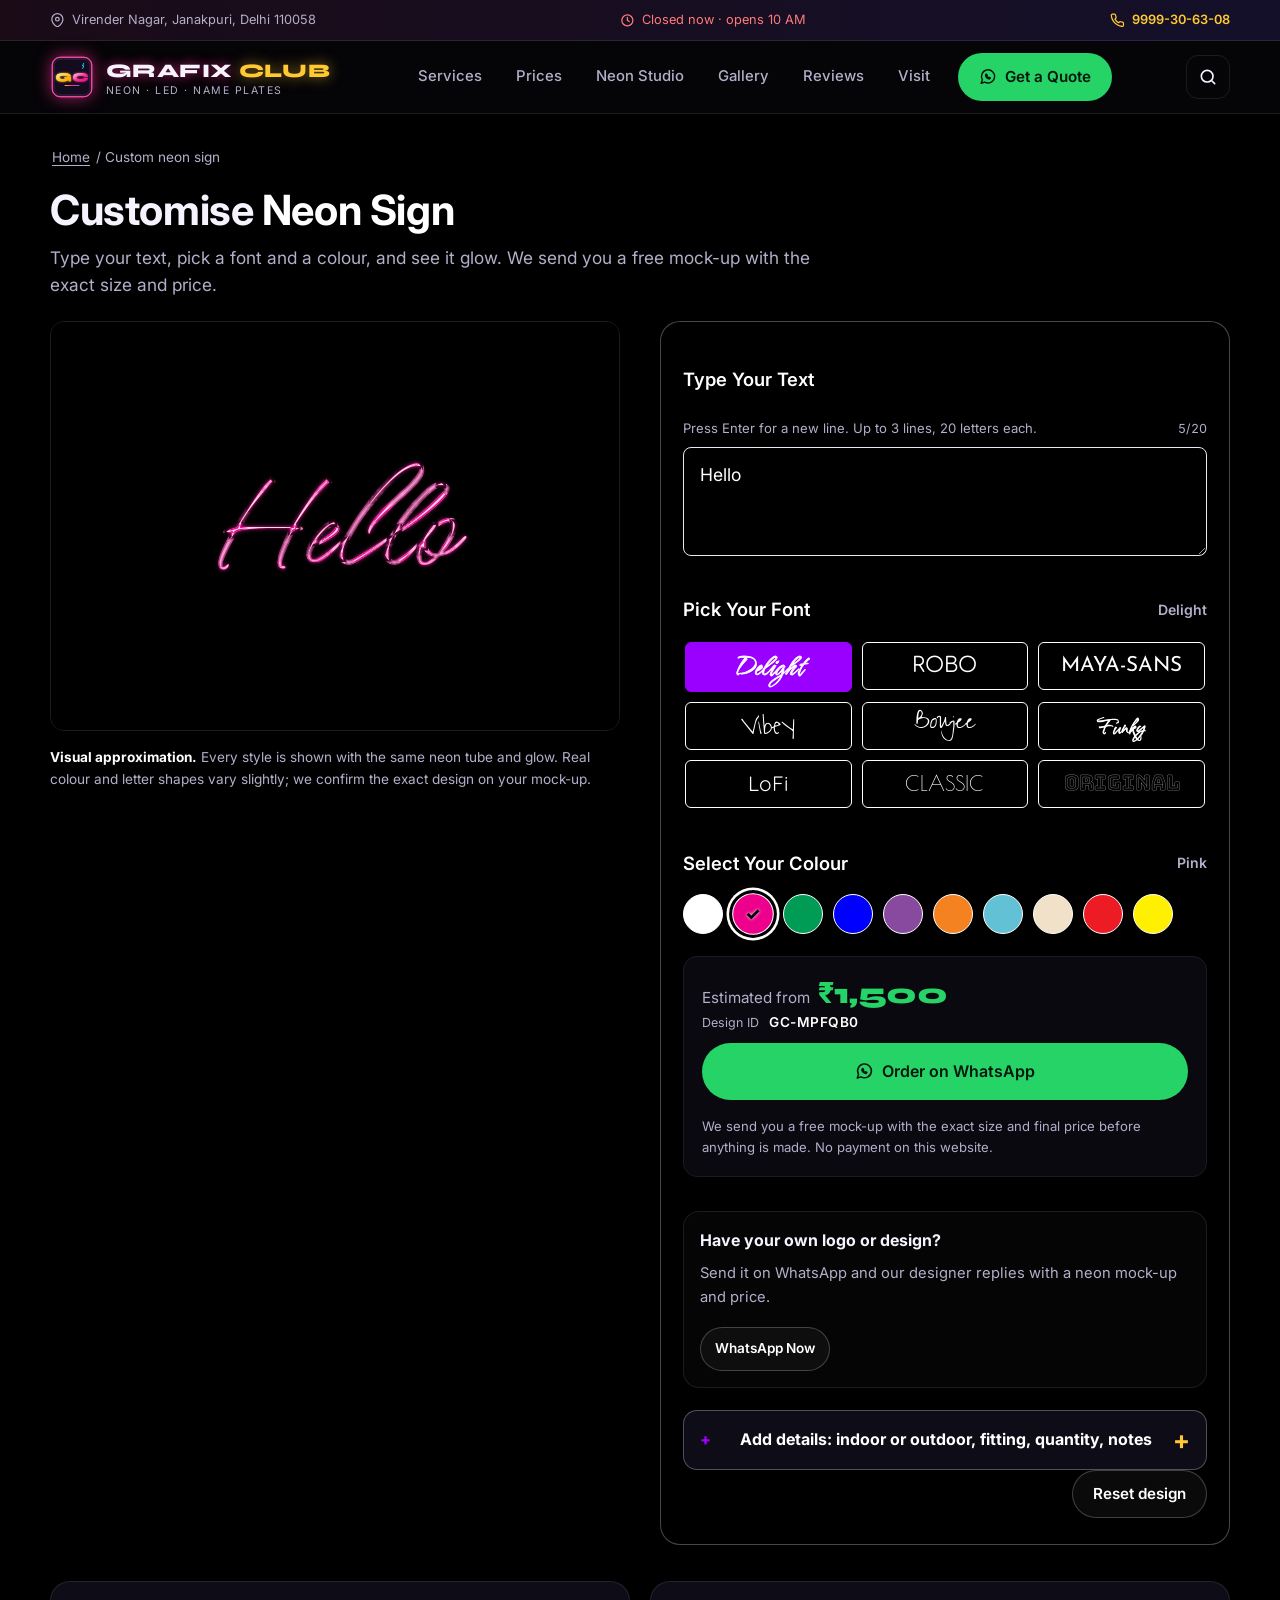
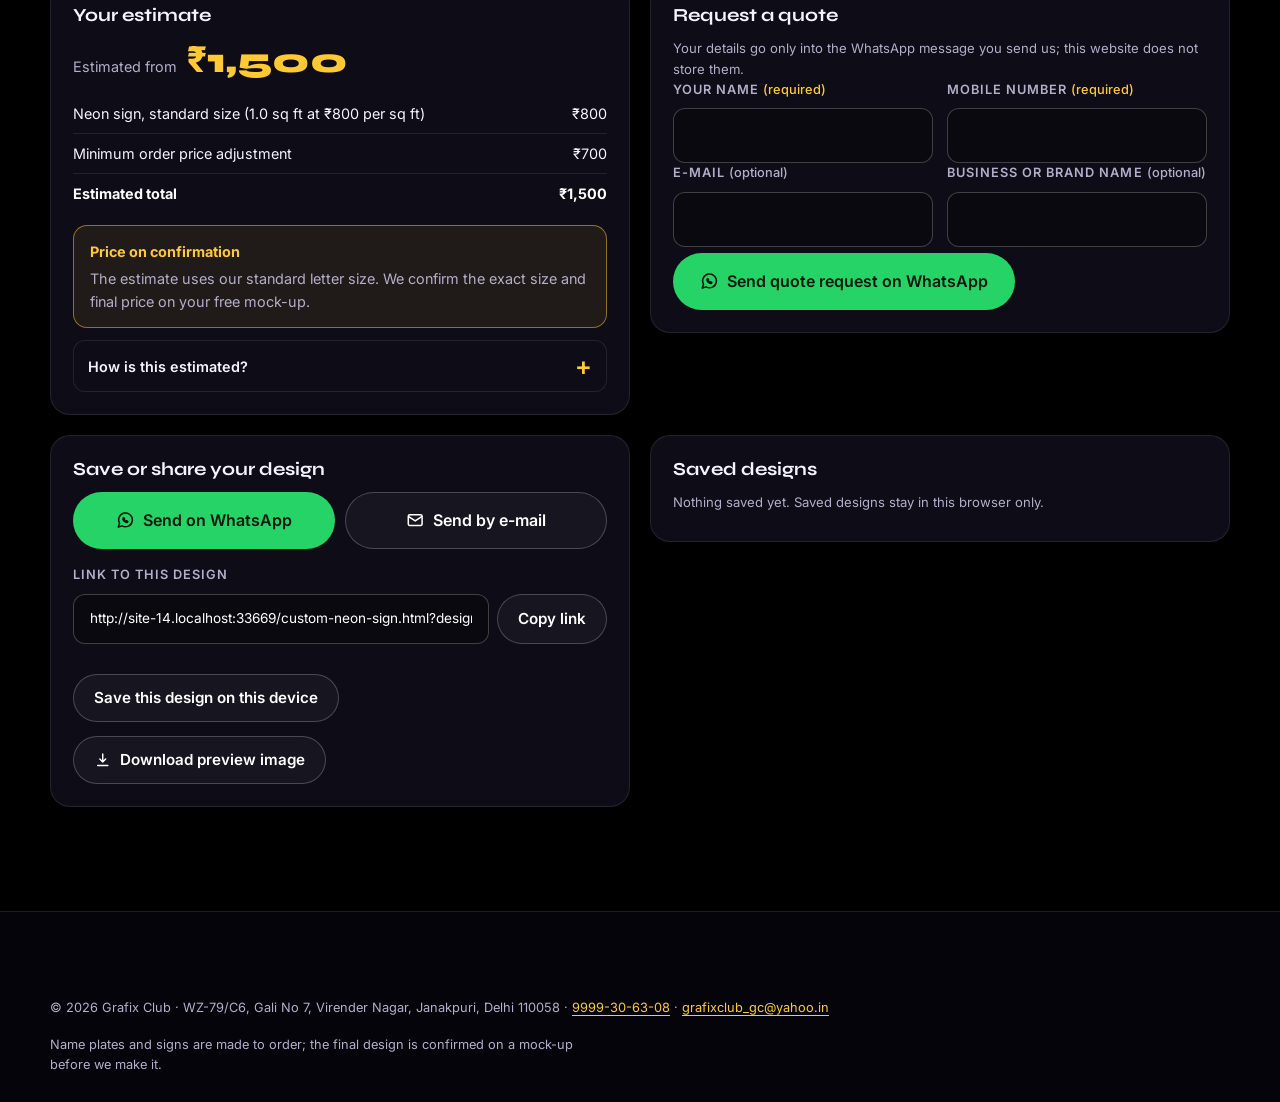
==== commit 48582782: "Show phone numbers as 9999-30-63-08 everywhere Co-Authored-By: Claude Sonnet 5.5 <noreply@anthropic." ====
--- a/custom-neon-sign.html
+++ b/custom-neon-sign.html
@@ -62,7 +62,7 @@
     <div class="wrap topbar-in">
       <span class="tb-item"><svg class="ic" aria-hidden="true"><use href="#i-pin"/></svg>Virender Nagar, Janakpuri, Delhi 110058</span>
       <span class="tb-item" id="openStatus"><svg class="ic" aria-hidden="true"><use href="#i-clock"/></svg>10 AM – 8 PM</span>
-      <a class="tb-item tb-call" href="tel:+919999306308"><svg class="ic" aria-hidden="true"><use href="#i-phone"/></svg>99993 06308</a>
+      <a class="tb-item tb-call" href="tel:+919999306308"><svg class="ic" aria-hidden="true"><use href="#i-phone"/></svg>9999-30-63-08</a>
     </div>
   </div>
   <div class="wrap nav-in">
@@ -98,7 +98,7 @@
 
     <noscript>
       <div class="callout"><b>The live designer needs JavaScript.</b>
-        <p>You can still order a neon sign: <a class="text-link" href="https://wa.me/919999306308?text=Hi%20Grafix%20Club%2C%20I%20would%20like%20a%20custom%20neon%20sign.">message us on WhatsApp</a> with your text and colour, or call <a class="text-link" href="tel:+919999306308">99993 06308</a>.</p></div>
+        <p>You can still order a neon sign: <a class="text-link" href="https://wa.me/919999306308?text=Hi%20Grafix%20Club%2C%20I%20would%20like%20a%20custom%20neon%20sign.">message us on WhatsApp</a> with your text and colour, or call <a class="text-link" href="tel:+919999306308">9999-30-63-08</a>.</p></div>
     </noscript>
 
     <div class="studio-grid na-grid" id="studioApp">
@@ -169,7 +169,7 @@
 
 <footer class="footer">
   <div class="wrap foot-bottom" style="margin-top:0;border-top:0">
-    <span>© <span id="yr">2026</span> Grafix Club · WZ-79/C6, Gali No 7, Virender Nagar, Janakpuri, Delhi 110058 · <a class="text-link" href="tel:+919999306308">99993 06308</a> · <a class="text-link" href="mailto:grafixclub_gc@yahoo.in">grafixclub_gc@yahoo.in</a></span>
+    <span>© <span id="yr">2026</span> Grafix Club · WZ-79/C6, Gali No 7, Virender Nagar, Janakpuri, Delhi 110058 · <a class="text-link" href="tel:+919999306308">9999-30-63-08</a> · <a class="text-link" href="mailto:grafixclub_gc@yahoo.in">grafixclub_gc@yahoo.in</a></span>
     <span class="disc">Name plates and signs are made to order; the final design is confirmed on a mock-up before we make it.</span>
   </div>
 </footer>
